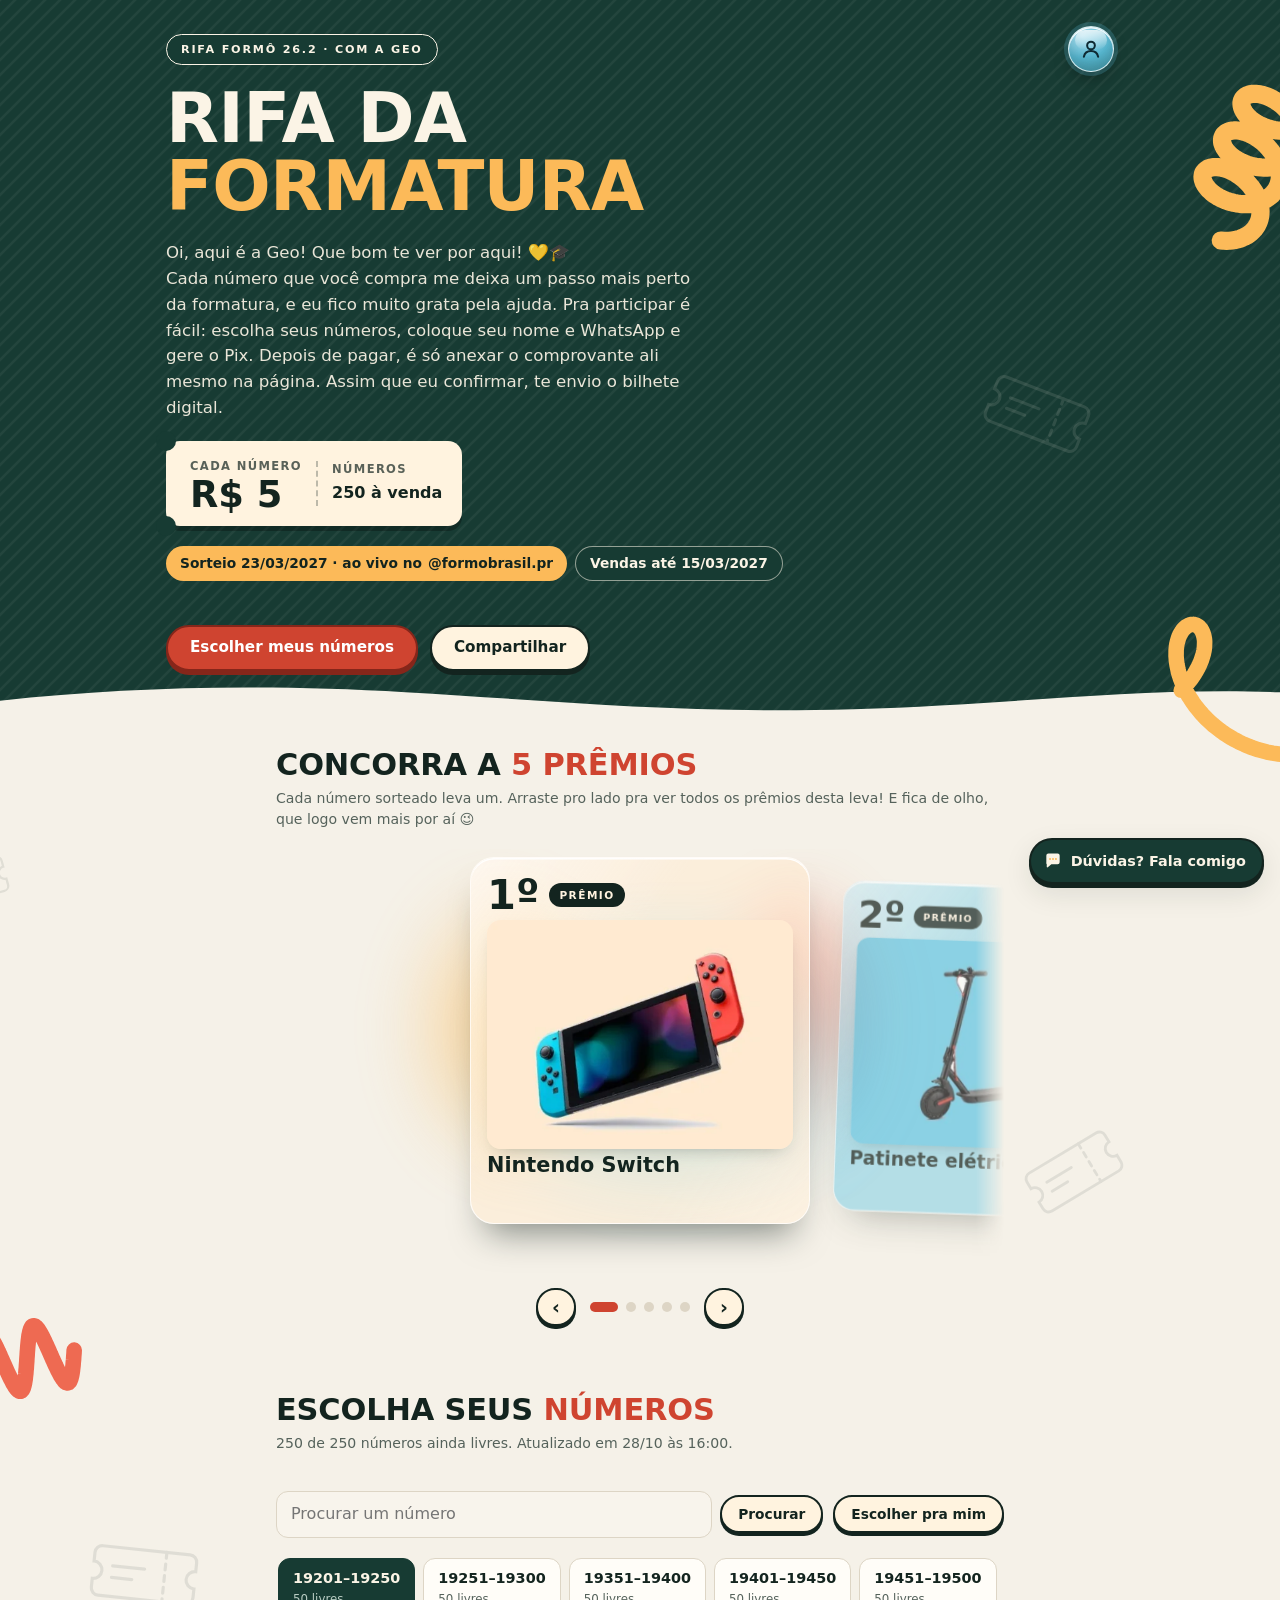
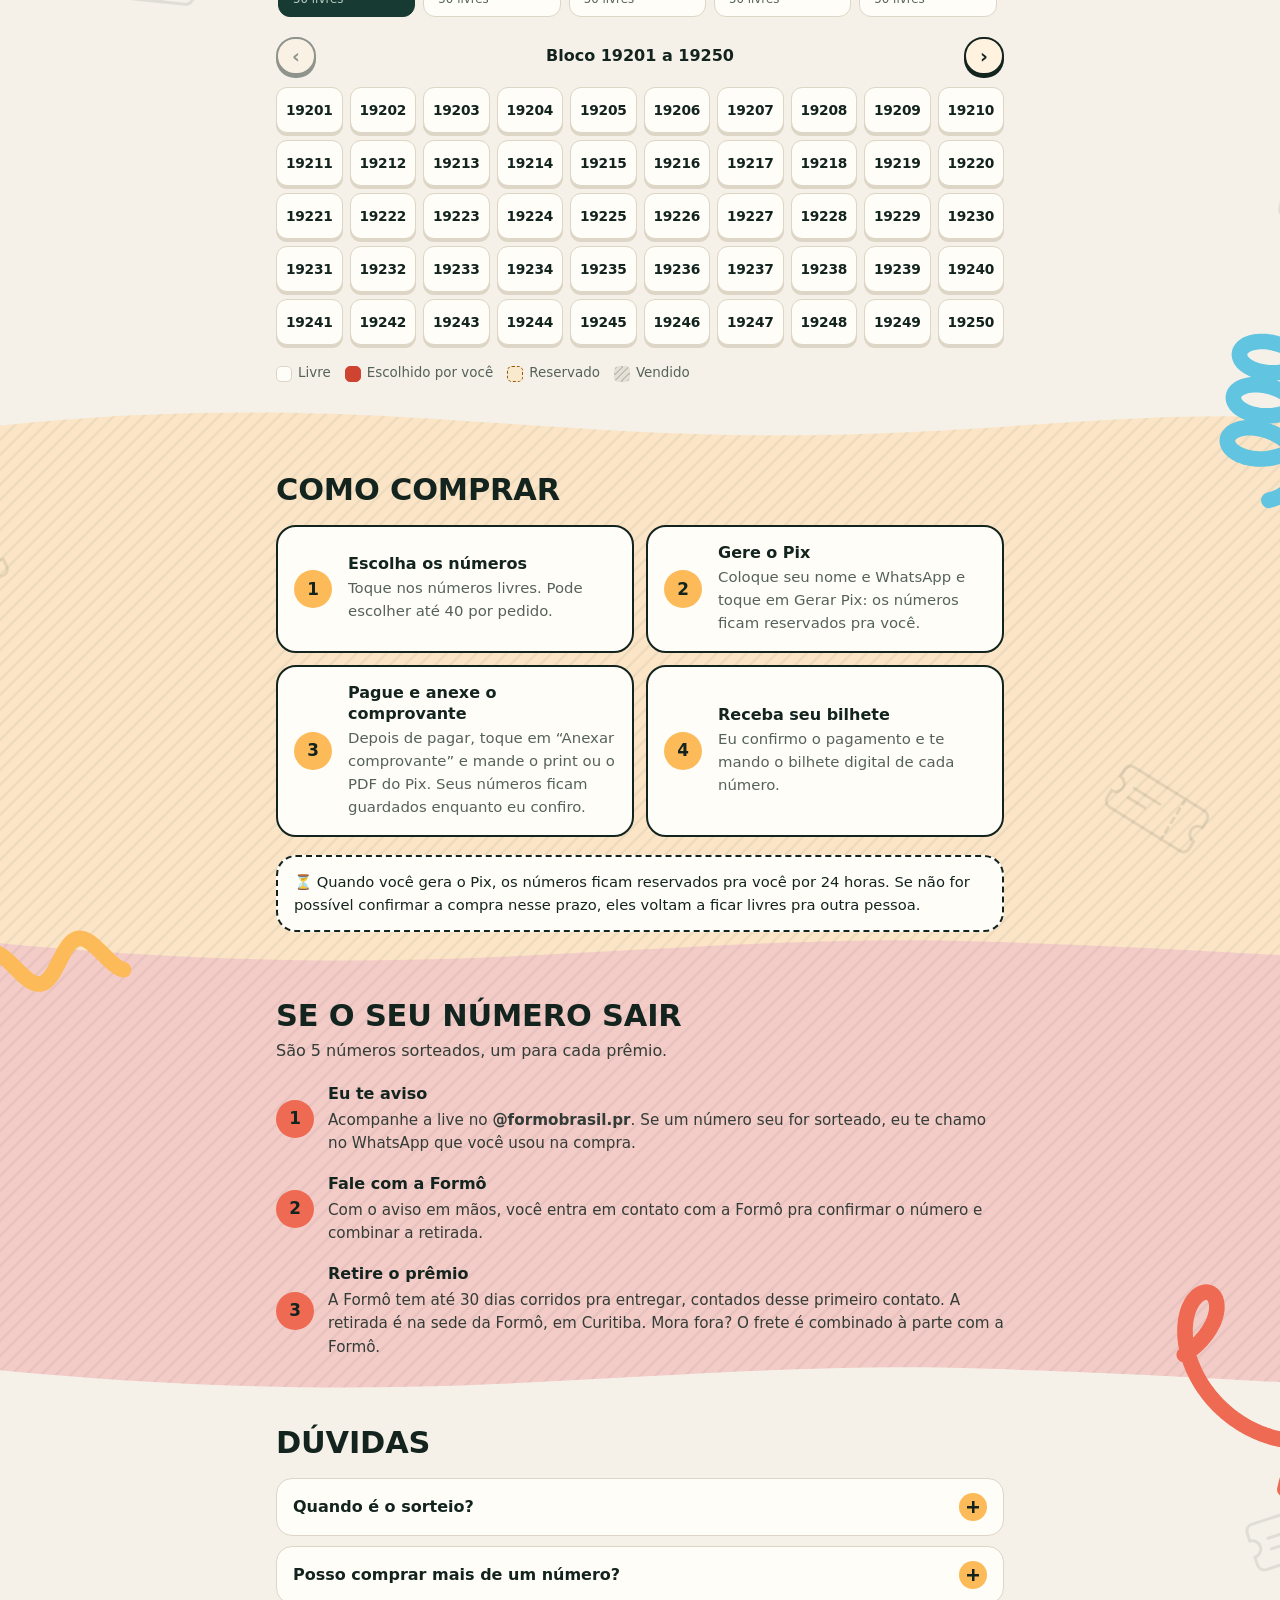
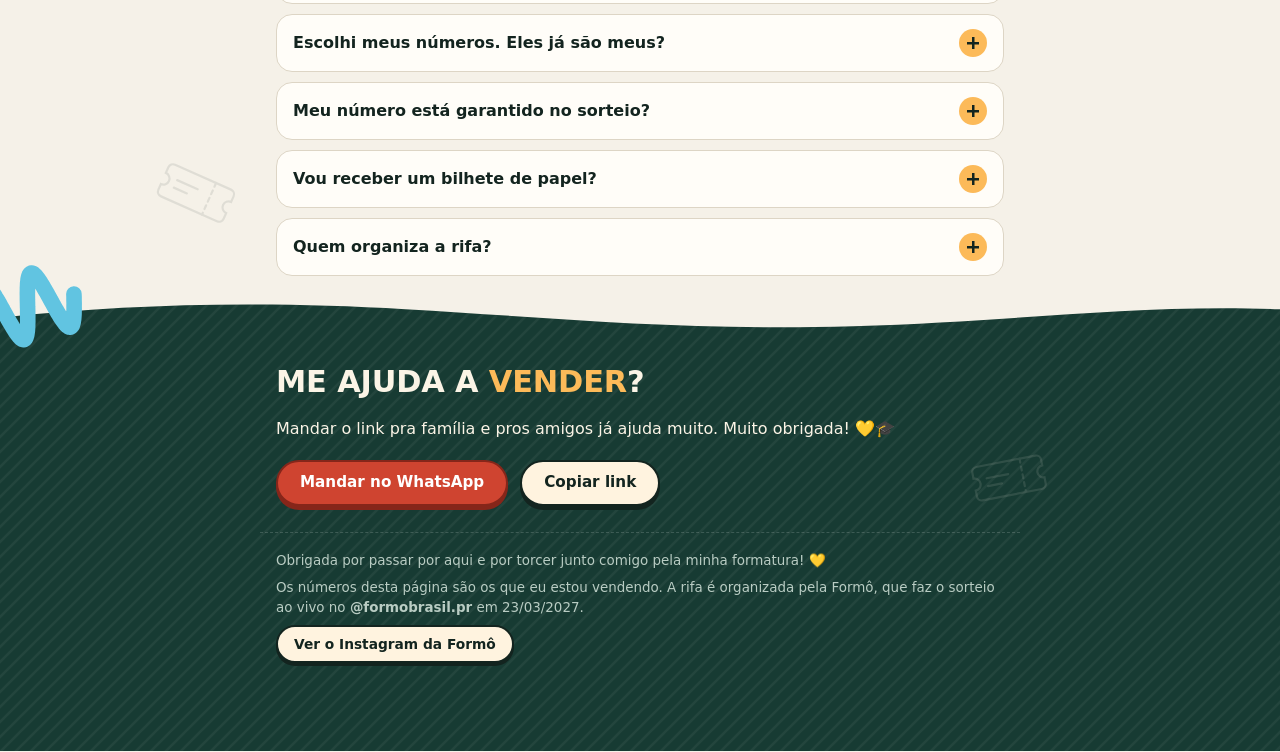
==== index.html @ 7c5162f4 "Carrinho com − e +, escolha aleatória sem a tela pular, dica Meus pedidos e texto do prazo Co-Author" ====
<!doctype html><html lang="pt-BR"><head><meta charset="utf-8"><meta name="viewport" content="width=device-width,initial-scale=1,viewport-fit=cover"><meta http-equiv="Content-Security-Policy" content="default-src 'self'; script-src 'self'; style-src 'self' 'unsafe-inline' https://fonts.googleapis.com; font-src https://fonts.gstatic.com; img-src 'self' data: blob:; connect-src 'self' https://*.supabase.co wss://*.supabase.co; base-uri 'self'; form-action 'self'; object-src 'none'"><meta name="referrer" content="strict-origin-when-cross-origin"><meta name="description" content="Rifa da formatura da Geo: 5 prêmios, incluindo um Nintendo Switch. R$ 5 o número, sorteio ao vivo em 23/03/2027. Escolha seus números e pague por Pix."><meta property="og:type" content="website"><meta property="og:url" content="https://geovannamxds.github.io/rifadaformatura/"><meta property="og:title" content="Rifa da Formatura da Geo 🎓"><meta property="og:description" content="5 prêmios, incluindo um Nintendo Switch. R$ 5 o número. Sorteio ao vivo em 23/03/2027."><meta property="og:image" content="https://geovannamxds.github.io/rifadaformatura/og-2.png"><meta property="og:image:width" content="1200"><meta property="og:image:height" content="630"><meta property="og:locale" content="pt_BR"><meta name="twitter:card" content="summary_large_image"><meta name="theme-color" content="#173B33"><link rel="icon" type="image/png" sizes="192x192" href="img/icone-192.png"><link rel="apple-touch-icon" href="img/icone-180.png"><style>:root{color-scheme:light;box-sizing:border-box;padding-top:env(safe-area-inset-top,0px);padding-bottom:env(safe-area-inset-bottom,0px)}html{scroll-padding-top:env(safe-area-inset-top,0px)}body{margin:0;padding:0;font:14px -apple-system,BlinkMacSystemFont,sans-serif;background:#fff;color:#000}img{max-width:100%}[hidden]:not([hidden=until-found i]){display:none!important}</style><title>Rifa da Formatura</title><link rel="preconnect" href="https://fonts.googleapis.com"><link rel="preconnect" href="https://fonts.gstatic.com" crossorigin><link rel="stylesheet" href="https://fonts.googleapis.com/css2?family=Lexend:wght@300..800&amp;display=swap"><link rel="stylesheet" href="app.css?v=3dafa66d"></head><body data-pagina="publico" data-raiz=""><div id="app"></div><script id="estado" type="application/json">{"v":1,"cfg":{"pronto":true,"vendedora":"Geo","titulo":"Rifa da formatura","subtitulo":"Oi, aqui é a Geo! Que bom te ver por aqui! 💛🎓\nCada número que você compra me deixa um passo mais perto da formatura, e eu fico muito grata pela ajuda. Pra participar é fácil: escolha seus números, coloque seu nome e WhatsApp e gere o Pix. Depois de pagar, é só anexar o comprovante ali mesmo na página. Assim que eu confirmar, te envio o bilhete digital.","msgs":{"pedido":"Oi, {vendedora}! Vim pela página da rifa e quero participar 🎉\nNome: {nome}\nNúmeros: {numeros}\nTotal: {total}\nJá te mando o comprovante do Pix aqui.","bilhete":"Oi, {nome}! Pagamento confirmado, muito obrigada pela ajuda! 💛🎓\nSeus números da rifa: {numeros}\nJá vou te mandar os bilhetes digitais aqui. Guarda eles até o sorteio, tá?\nO sorteio é dia {sorteio}, ao vivo no {instagram}. Boa sorte!","cobranca":"Oi, {nome}! Tudo bem? Separei pra você os números {numeros} da rifa da formatura 😊\nO total ficou {total}. Minha chave Pix é {chave}.\nPra garantir seus números, o pagamento precisa chegar até {prazo}, tá? Depois disso eles voltam a ficar livres.\nQuando pagar, é só anexar o comprovante na página da rifa, no aviso “Seu pedido”, ou me mandar aqui. Obrigada!","divulgar":"Oi, gente! 💛🎓 Tô vendendo a rifa da minha formatura e montei uma página pra facilitar a compra:\n👉 {link}\n\nSão 5 prêmios: {premios}. Cada número custa {preco}.\n\nComo comprar:\n1️⃣ Abra o link e toque nos números que você quiser (até 40 por pedido)\n2️⃣ Toque em Continuar, coloque seu nome e WhatsApp e toque em \"Gerar Pix e reservar\". Seus números ficam guardados pra você por 24 horas\n3️⃣ Pague pelo Pix copia e cola ou pelo QR Code que aparece na tela\n4️⃣ Depois de pagar, toque em \"Anexar comprovante\" e mande o print ou o PDF do Pix ali mesmo na página\n5️⃣ Assim que eu confirmar, te mando o bilhete digital de cada número 🎟️\n\nO sorteio é dia {sorteio}, ao vivo no Instagram {instagram}, e as vendas vão até 15/03. Qualquer dúvida, é só me chamar!\n\nCada número me ajuda muito, obrigada! 💛","divulgarAmigos":"Tô ajudando a {vendedora} com a rifa da formatura dela! 🎓 São 5 prêmios, incluindo um {premio1}, e cada número custa {preco}.\nEscolhe os seus aqui: {link}"},"preco":5,"whatsapp":"41999645472","pixTipo":"celular","pixChave":"41999645472","pixNome":"Geovanna Machado Xavier da Silva","pixCidade":"Curitiba","faixas":"19201-19300, 19351-19500","mostrarContador":true,"link":"https://tinyurl.com/rifadageo","edicao":"Rifa Formô 26.2","instagram":"@formobrasil.pr","prazoEntrega":30,"conferencia":"16 a 22/03/2027","fimVendas":"2027-03-15","sorteio":"2027-03-23","premios":["Nintendo Switch","Patinete elétrico","Adega de vinhos","Fone de ouvido de corrida JBL","Robô aspirador"]},"ocupados":[],"atualizado":"2026-10-28T19:00:52.459Z"}</script><script src="vendor/qrcode.js"></script><script src="config.js?v=ae74be30"></script><script src="app.js?v=4ed935a3"></script></body></html>
---- app.css ----
:root{
  /* Layout: faixas de cor de ponta a ponta com rabiscos de fundo (verde no topo e no fim, creme em "como comprar", rosa em "se o seu número sair"); prêmios em carrossel; cartela de 50 números; painel em abas */
  --bg:#F5F1E8;--surface:#FFFDF8;--surface-2:#F8F4EC;--ink:#13241F;--muted:#55625B;--line:#DDD5C5;
  --hero:#173B33;--hero-ink:#FBF4E6;--hero-muted:#B9CCC3;--hatch-escuro:rgba(255,255,255,.04);--hatch-dono:rgba(19,36,31,.17);--hatch-claro:rgba(19,36,31,.05);
  --paper:#FFF3DF;--paper-ink:#13241F;
  --b-creme:#FBE5C6;--b-creme-ink:#13241F;--b-rosa:#F3CBC7;--b-rosa-ink:#13241F;--b-borda:#13241F;
  --accent:#CF4430;--accent-edge:#86261A;--accent-soft:#FBE0D9;--on-accent:#FFFFFF;
  --btn2:#FFF3DF;--btn2-edge:#13241F;--btn2-ink:#13241F;
  --taken:#E5E0D5;--taken-ink:#8F968F;--ok:#1B7650;--ok-edge:#0E4730;--on-ok:#FFFFFF;--ok-soft:#DCF0E4;--warn:#955807;--warn-soft:#FAEACD;
  --c1:#FEEAD1;--c2:#61C4E1;--c3:#F1BFC0;--c4:#87B9A0;--c5:#FCBA59;--c6:#EE6A52;--on-c:#13241F;
  --scrim:rgba(12,22,19,.5);--shadow:0 1px 2px rgba(19,36,31,.06),0 10px 28px rgba(19,36,31,.10);
  --f-display:"Lexend","Trebuchet MS",system-ui,sans-serif;
  --f-body:"Lexend","Trebuchet MS",system-ui,-apple-system,sans-serif;
  --f-mono:ui-monospace,"SF Mono",Menlo,Consolas,monospace;
  --r:20px;
}
@media (prefers-color-scheme:dark){:root:not([data-theme="light"]){
  --bg:#0D1513;--surface:#15201C;--surface-2:#1A2622;--ink:#E7EEE9;--muted:#9AA8A1;--line:#2C3A35;
  --hero:#123129;--hero-ink:#FBF4E6;--hero-muted:#A2B8AE;--hatch-escuro:rgba(255,255,255,.035);--hatch-dono:rgba(255,255,255,.13);--hatch-claro:rgba(255,255,255,.035);
  --paper:#FFF1D9;--paper-ink:#13241F;
  --b-creme:#2A2317;--b-creme-ink:#F3EBDD;--b-rosa:#3A2326;--b-rosa-ink:#F6E7E5;--b-borda:#4A5A53;
  --accent:#F06A52;--accent-edge:#9A3322;--accent-soft:#3C201B;--on-accent:#1A0B07;
  --btn2:#FFF1D9;--btn2-edge:#040A08;--btn2-ink:#13241F;
  --taken:#1F2925;--taken-ink:#62716B;--ok:#58C996;--ok-edge:#2B7A55;--on-ok:#0B1F17;--ok-soft:#15302A;--warn:#E8A94F;--warn-soft:#382912;
  --scrim:rgba(0,0,0,.62);--shadow:0 1px 2px rgba(0,0,0,.4),0 10px 28px rgba(0,0,0,.45);color-scheme:dark}}
:root[data-theme="dark"]{
  --bg:#0D1513;--surface:#15201C;--surface-2:#1A2622;--ink:#E7EEE9;--muted:#9AA8A1;--line:#2C3A35;
  --hero:#123129;--hero-ink:#FBF4E6;--hero-muted:#A2B8AE;--hatch-escuro:rgba(255,255,255,.035);--hatch-dono:rgba(255,255,255,.13);--hatch-claro:rgba(255,255,255,.035);
  --paper:#FFF1D9;--paper-ink:#13241F;
  --b-creme:#2A2317;--b-creme-ink:#F3EBDD;--b-rosa:#3A2326;--b-rosa-ink:#F6E7E5;--b-borda:#4A5A53;
  --accent:#F06A52;--accent-edge:#9A3322;--accent-soft:#3C201B;--on-accent:#1A0B07;
  --btn2:#FFF1D9;--btn2-edge:#040A08;--btn2-ink:#13241F;
  --taken:#1F2925;--taken-ink:#62716B;--ok:#58C996;--ok-edge:#2B7A55;--on-ok:#0B1F17;--ok-soft:#15302A;--warn:#E8A94F;--warn-soft:#382912;
  --scrim:rgba(0,0,0,.62);--shadow:0 1px 2px rgba(0,0,0,.4),0 10px 28px rgba(0,0,0,.45);color-scheme:dark}
html.travado{overflow:hidden}
body{background:var(--bg);color:var(--ink);font-family:var(--f-body);font-size:16px;line-height:1.55;-webkit-font-smoothing:antialiased}
body::before{content:"";position:fixed;inset:0 0 auto;height:env(safe-area-inset-top,0px);z-index:10;background:var(--bg)}
*,*::before,*::after{box-sizing:border-box}
h1,h2,h3{margin:0;font-family:var(--f-display);text-wrap:balance}
p{margin:0}
button{font:inherit}
.wrap{max-width:760px;margin:0 auto;padding-left:max(16px,env(safe-area-inset-left,0px));padding-right:max(16px,env(safe-area-inset-right,0px))}
.num{font-family:var(--f-display);font-weight:700;font-variant-numeric:tabular-nums}
.rot{font-size:.72rem;font-weight:700;text-transform:uppercase;letter-spacing:.12em;color:var(--muted)}
.sr{position:absolute;width:1px;height:1px;overflow:hidden;clip:rect(0 0 0 0);white-space:nowrap}
.dica{font-size:.88rem;color:var(--muted)}
.erro{font-size:.88rem;color:var(--accent);font-weight:600}

/* ---------- faixas com rabiscos ---------- */
.banda{position:relative;overflow:hidden}
.banda>canvas.rabiscos{position:absolute;inset:0;width:100%;height:100%;pointer-events:none;z-index:0}
.banda>.wrap{position:relative;z-index:1}
.hero,.banda-verde{background-color:var(--hero);background-image:repeating-linear-gradient(135deg,var(--hatch-escuro) 0 2px,transparent 2px 11px);color:var(--hero-ink)}
.banda-creme{background-color:var(--b-creme);background-image:repeating-linear-gradient(135deg,var(--hatch-claro) 0 2px,transparent 2px 11px);color:var(--b-creme-ink)}
.banda-rosa{background-color:var(--b-rosa);background-image:repeating-linear-gradient(135deg,var(--hatch-claro) 0 2px,transparent 2px 11px);color:var(--b-rosa-ink)}

/* ---------- topo ---------- */
.hero .wrap{padding-block:34px 44px;display:grid;gap:20px;justify-items:start}
.selo{display:inline-flex;align-items:center;padding:6px 14px;border:1.5px solid currentColor;border-radius:999px;font-size:.7rem;font-weight:700;letter-spacing:.16em;text-transform:uppercase}
.hero .selo{color:var(--hero-ink);background:var(--hero)}
.hero h1{font-size:clamp(2.3rem,10.5vw,4.3rem);line-height:.98;font-weight:800;letter-spacing:-.01em;text-transform:uppercase;max-width:11ch}
.hero h1 em{font-style:normal;color:var(--c5)}
.lede{font-size:1.04rem;max-width:32em;color:var(--hero-ink);opacity:.92;font-weight:300;white-space:pre-line}
.pilulas{display:flex;flex-wrap:wrap;gap:8px}
.pilula{display:inline-flex;align-items:center;gap:6px;padding:8px 14px;border-radius:999px;font-size:.86rem;font-weight:600;line-height:1.2}
.pilula.mostarda{background:var(--c5);color:var(--on-c)}
.pilula.contorno{border:1.5px solid rgba(251,244,230,.55);color:var(--hero-ink);background:var(--hero)}
.canhoto{position:relative;display:grid;grid-template-columns:auto 1fr;align-items:center;gap:14px;background:var(--paper);color:var(--paper-ink);border-radius:14px;padding:12px 20px 12px 24px;box-shadow:0 5px 0 rgba(0,0,0,.28)}
.canhoto::before,.canhoto::after{content:"";position:absolute;left:-10px;width:20px;height:20px;border-radius:50%;background:var(--hero)}
.canhoto::before{top:-10px}.canhoto::after{bottom:-10px}
.canhoto .rot{color:var(--paper-ink);opacity:.7}
.canhoto .preco{font-size:2.3rem;line-height:1;font-weight:800}
.canhoto-tx{display:grid;gap:2px;border-left:2px dashed rgba(19,36,31,.28);padding-left:14px}
.hero-cta{display:flex;flex-wrap:wrap;gap:12px;padding-top:4px}

/* ---------- seções ---------- */
.secao{display:grid;gap:18px;padding-block:34px}
.secao h2{font-size:clamp(1.45rem,6vw,1.9rem);font-weight:800;line-height:1.08;text-transform:uppercase;letter-spacing:-.005em}
.secao h2 em{font-style:normal;color:var(--accent)}
.secao-cab{display:grid;gap:6px}

/* prêmios em carrossel */
.carrossel{display:grid;gap:14px}
.trilho{position:relative;display:flex;gap:10px;overflow-x:auto;scroll-snap-type:x mandatory;scrollbar-width:none;padding:14px 8% 30px;scroll-padding-inline:8%;overscroll-behavior-x:contain}
.trilho::-webkit-scrollbar{display:none}
.slide{flex:0 0 84%;scroll-snap-align:center;border-radius:24px;padding:16px 16px 20px;display:grid;gap:4px;align-content:start;color:var(--on-c);border:2px solid rgba(19,36,31,.85);box-shadow:0 7px 0 rgba(19,36,31,.85),0 22px 34px -14px rgba(19,36,31,.45);transform:scale(.9) rotate(var(--giro,0deg));opacity:.72;transform-origin:50% 60%;transition:transform .45s cubic-bezier(.2,.8,.2,1.15),opacity .35s ease,box-shadow .35s ease}
.slide:nth-child(odd){--giro:-2deg}.slide:nth-child(even){--giro:2deg}
.slide.ativo{transform:translateY(-6px) scale(1) rotate(0deg);opacity:1;box-shadow:0 9px 0 rgba(19,36,31,.85),0 30px 44px -16px rgba(19,36,31,.55)}
.slide img{display:block;width:100%;max-width:100%;aspect-ratio:4/3;object-fit:cover;border-radius:14px}
.slide-topo{display:flex;align-items:center;gap:10px}
.slide-pos{font-family:var(--f-display);font-weight:800;font-size:2.6rem;line-height:1}
.slide-tag{font-size:.66rem;font-weight:700;letter-spacing:.14em;text-transform:uppercase;background:var(--on-c);color:var(--paper);border-radius:999px;padding:4px 10px}
.slide-nome{font-size:1.3rem;font-weight:700;line-height:1.2}
@media (min-width:620px){.slide{flex-basis:45%}}
.carrossel-ctrl{display:flex;align-items:center;justify-content:center;gap:14px}
.pontos{display:flex;gap:8px;align-items:center}
.ponto{width:10px;height:10px;border-radius:999px;border:0;background:var(--line);padding:0;cursor:pointer;transition:width .2s ease,background-color .2s ease}
.ponto[aria-current="true"]{width:28px;background:var(--accent)}

/* escolha */
.ferramentas{display:flex;flex-wrap:wrap;gap:10px;align-items:center}
.busca{display:flex;gap:8px;flex:1 1 220px;min-width:0;align-items:center}
.busca input{flex:1;min-width:0}
.blocos{display:flex;gap:8px;overflow-x:auto;scroll-snap-type:x proximity;padding:2px 2px 8px;scrollbar-width:thin}
.bloco{flex:0 0 auto;scroll-snap-align:start;display:grid;gap:1px;justify-items:start;padding:8px 14px;border-radius:12px;border:1.5px solid var(--line);background:var(--surface);color:var(--ink);cursor:pointer;text-align:left}
.bloco .num{font-size:.9rem}
.bloco-info{font-size:.74rem;color:var(--muted)}
.bloco[aria-selected="true"]{background:var(--hero);color:var(--hero-ink);border-color:var(--hero)}
.bloco[aria-selected="true"] .bloco-info{color:var(--hero-muted)}
.grade-cab{display:flex;align-items:center;justify-content:space-between;gap:8px}
.grade-titulo{font-weight:600}
.cartela{display:grid;grid-template-columns:repeat(5,minmax(0,1fr));gap:7px}
@media (min-width:620px){.cartela{grid-template-columns:repeat(10,minmax(0,1fr))}}
.cel{font-family:var(--f-display);font-weight:600;font-size:.86rem;letter-spacing:-.02em;height:46px;padding:0;min-width:0;border-radius:11px;border:1.5px solid var(--line);background:var(--surface);color:var(--ink);cursor:pointer;font-variant-numeric:tabular-nums;box-shadow:0 3px 0 var(--line);transition:transform .08s ease,box-shadow .08s ease,background-color .12s ease}
.cel:hover{border-color:var(--ink)}
.cel:active{transform:translateY(2px);box-shadow:0 1px 0 var(--line)}
.cel.sel{background:var(--accent);border-color:var(--accent-edge);color:var(--on-accent);box-shadow:0 3px 0 var(--accent-edge)}
.cel.ocupado{background-color:var(--taken);background-image:repeating-linear-gradient(135deg,var(--hatch-dono) 0 1.5px,transparent 1.5px 8px);border-color:transparent;color:var(--muted);text-decoration:line-through;cursor:not-allowed;box-shadow:none}
.cel.pago{background:var(--ok-soft);border-color:transparent;color:var(--ok);box-shadow:none}
.cel.aguardando{background:var(--warn-soft);border-color:transparent;color:var(--warn);box-shadow:none}
.cel.pisca{animation:pisca 1.1s ease 2}
@keyframes pisca{50%{box-shadow:0 0 0 3px var(--accent)}}
.legenda{display:flex;flex-wrap:wrap;gap:14px;font-size:.84rem;color:var(--muted)}
.legenda span{display:inline-flex;align-items:center;gap:6px}
.amostra{width:16px;height:16px;border-radius:5px;border:1.5px solid var(--line);background:var(--surface)}
.amostra.sel{background:var(--accent);border-color:var(--accent)}
.amostra.ocupado{background-color:var(--taken);background-image:repeating-linear-gradient(135deg,var(--hatch-dono) 0 1.5px,transparent 1.5px 4.5px);border-color:transparent}
.amostra.pago{background:var(--ok-soft);border-color:var(--ok)}
.amostra.aguardando{background:var(--warn-soft);border-color:var(--warn)}
.aviso-breve{background:var(--surface);border:1.5px dashed var(--line);border-radius:var(--r);padding:20px;display:grid;gap:6px}
#area-grade{display:grid;gap:12px}

/* como comprar */
.cartoes{list-style:none;margin:0;padding:0;display:grid;grid-template-columns:1fr;gap:12px}
@media (min-width:560px){.cartoes{grid-template-columns:repeat(2,minmax(0,1fr))}}
.cartoes li{display:grid;grid-template-columns:40px 1fr;gap:2px 14px;align-items:center;background:var(--surface);color:var(--ink);border:2px solid var(--b-borda);border-radius:var(--r);padding:16px}
.bola{grid-row:span 2;align-self:center;width:38px;height:38px;border-radius:50%;display:flex;align-items:center;justify-content:center;line-height:1;font-size:1.05rem;background:var(--c5);color:var(--on-c);font-family:var(--f-display);font-weight:800}
.cartoes strong{font-weight:700;line-height:1.3;align-self:end}
.cartoes li>span:last-child{align-self:start}
.cartoes span:last-child{color:var(--muted);font-size:.93rem}

/* se ganhar */
.lede-g{opacity:.85}
.passos-g{list-style:none;margin:0;padding:0;display:grid;gap:16px}
.passos-g li{display:grid;grid-template-columns:40px 1fr;gap:2px 12px}
.passos-g .bola{background:var(--c6);color:var(--on-c)}
.passos-g strong{font-weight:700}
.passos-g span:last-child{opacity:.85;font-size:.95rem}

/* dúvidas */
.faq{display:grid;gap:10px}
.faq details{background:var(--surface);border:1.5px solid var(--line);border-radius:16px;padding:0 16px}
.faq summary{list-style:none;cursor:pointer;padding:14px 0;font-weight:600;display:flex;justify-content:space-between;align-items:center;gap:12px}
.faq summary::-webkit-details-marker{display:none}
.faq summary::after{content:"";flex:none;width:28px;height:28px;border-radius:50%;background:linear-gradient(var(--on-c),var(--on-c)) center/12px 2.5px no-repeat,linear-gradient(var(--on-c),var(--on-c)) center/2.5px 12px no-repeat,var(--c5);transition:transform .2s ease}
.faq details[open] summary::after{background:linear-gradient(var(--on-c),var(--on-c)) center/12px 2.5px no-repeat,var(--c5)}
.faq details p{padding:0 0 12px;color:var(--muted);font-weight:300}
.faq details p:last-child{padding-bottom:16px}
.faq details p strong{color:var(--ink);font-weight:600}
.linha-botoes{display:flex;flex-wrap:wrap;gap:12px}
.rodape .wrap{padding-block:22px 140px;color:var(--muted);font-size:.84rem;display:grid;gap:6px;font-weight:300}

/* botões em relevo e campos */
.btn{--face:var(--btn2);--edge:var(--btn2-edge);--txt:var(--btn2-ink);display:inline-flex;align-items:center;justify-content:center;gap:8px;min-height:46px;padding:0 22px;border-radius:999px;border:2px solid var(--edge);background:var(--face);color:var(--txt);font:600 .95rem/1.1 var(--f-body);cursor:pointer;text-decoration:none;text-align:center;box-shadow:0 4px 0 var(--edge);transition:transform .08s ease,box-shadow .08s ease}
.btn:hover{filter:brightness(1.04)}
.btn:active{transform:translateY(3px);box-shadow:0 1px 0 var(--edge)}
.btn.primario{--face:var(--accent);--edge:var(--accent-edge);--txt:var(--on-accent)}
.btn.ok{--face:var(--ok);--edge:var(--ok-edge);--txt:var(--on-ok)}
.btn.peq{min-height:38px;padding:0 16px;font-size:.86rem;box-shadow:0 3px 0 var(--edge)}
.btn.peq:active{box-shadow:0 0 0 var(--edge)}
.btn.fantasma{background:transparent;box-shadow:none;border-color:var(--line);color:var(--ink)}
.btn.fantasma:active{transform:none}
.btn.perigo{color:var(--accent);border-color:var(--accent)}
.btn.largo{width:100%}
.btn.icone{width:40px;padding:0;font-size:1.2rem}
.btn[disabled]{opacity:.45;cursor:not-allowed;transform:none}
.link{background:none;border:0;padding:0;color:var(--accent);font-weight:600;text-decoration:none;cursor:pointer}
:is(.btn,.cel,.bloco,.aba,.link,.fechar,.ponto,summary,a):focus-visible,:is(input,select,textarea):focus-visible,.trilho:focus-visible{outline:2px solid var(--accent);outline-offset:3px}
.campo{display:grid;gap:6px}
.campo>label,.campo>.rotulo{font-weight:600;font-size:.92rem}
input[type=text],input[type=tel],input[type=search],input[type=email],input[type=password],select,textarea{width:100%;min-height:46px;padding:10px 14px;border-radius:12px;border:1.5px solid var(--line);background:var(--surface-2);color:var(--ink);font:inherit;font-size:16px}
textarea{min-height:92px;resize:vertical}
.opcao{display:flex;gap:10px;align-items:center;font-weight:600;cursor:pointer}
.opcao input{width:20px;height:20px;accent-color:var(--accent)}
fieldset{border:1.5px solid var(--line);border-radius:var(--r);padding:16px;margin:0;display:grid;gap:14px;background:var(--surface);min-width:0}
legend{font-family:var(--f-display);font-weight:700;padding:0 6px;font-size:1rem;text-transform:uppercase;letter-spacing:.02em}

/* barra fixa */
.barra{position:fixed;left:0;right:0;bottom:0;z-index:20;background:var(--surface);border-top:1.5px solid var(--line);box-shadow:var(--shadow);padding:12px max(16px,env(safe-area-inset-right,0px)) calc(14px + env(safe-area-inset-bottom,0px)) max(16px,env(safe-area-inset-left,0px))}
.barra-in{max-width:760px;margin:0 auto;display:flex;align-items:center;justify-content:space-between;gap:12px;flex-wrap:wrap}
.barra-info{display:grid;line-height:1.2}
.barra-info .num{font-size:1.15rem}
.barra-acoes{display:flex;gap:10px;align-items:center}

/* folha (modal) */
.fundo{position:fixed;inset:0;z-index:40;background:var(--scrim);display:flex;align-items:flex-end;justify-content:center}
.folha{width:100%;max-width:560px;max-height:92%;overflow-y:auto;background:var(--surface);border-radius:24px 24px 0 0;box-shadow:var(--shadow);padding-bottom:env(safe-area-inset-bottom,0px)}
.folha:focus{outline:none}
@media (min-width:640px){.fundo{align-items:center}.folha{border-radius:24px}}
.folha-cab{display:grid;gap:12px;padding:20px max(20px,env(safe-area-inset-right,0px)) 16px max(20px,env(safe-area-inset-left,0px))}
.folha-titulo{display:flex;justify-content:space-between;align-items:center;gap:12px}
.folha-titulo h2{font-size:1.3rem;font-weight:800;text-transform:uppercase}
.fechar{width:38px;height:38px;border-radius:50%;border:1.5px solid var(--line);background:var(--surface-2);color:var(--ink);font-size:1.3rem;line-height:1;cursor:pointer;flex:none}
.folha-corpo{display:grid;gap:16px;padding:18px max(20px,env(safe-area-inset-right,0px)) 24px max(20px,env(safe-area-inset-left,0px))}
.perfura{position:relative;height:0;border-top:2px dashed var(--line);margin:0 18px}
.chips{display:flex;flex-wrap:wrap;gap:6px}
.chip-num{display:inline-flex;align-items:center;gap:4px;font-family:var(--f-display);font-weight:700;padding:4px 10px;border-radius:8px;background:var(--surface-2);border:1.5px dashed var(--muted);font-size:.92rem}
.chip-num button{border:0;background:none;color:var(--muted);cursor:pointer;font-size:1.05rem;line-height:1;padding:0 0 0 2px}
.total-linha{display:flex;justify-content:space-between;align-items:baseline;gap:10px}
.total-linha .num{font-size:1.5rem}
.passos{list-style:none;margin:0;padding:0;display:grid;gap:18px;counter-reset:q}
.passos>li{counter-increment:q;display:grid;gap:8px;padding-left:42px;position:relative}
.passos>li::before{content:counter(q);position:absolute;left:0;top:0;width:30px;height:30px;border-radius:50%;display:grid;place-items:center;background:var(--c5);color:var(--on-c);font-weight:800;font-family:var(--f-display)}
.passos h3{font-size:1.02rem;font-weight:700}
.copia{display:flex;gap:8px;align-items:center;background:var(--surface-2);border:1.5px solid var(--line);border-radius:12px;padding:8px 8px 8px 12px;min-width:0}
.copia code{flex:1;min-width:0;font-family:var(--f-mono);font-size:.88rem;overflow-wrap:anywhere;word-break:break-all}
.copia code.cc{max-height:3.2em;overflow:hidden;font-size:.76rem;line-height:1.6em}
.copia-cc{display:grid;gap:8px;justify-items:start}
.cc-campo{width:100%;min-height:0!important;font-family:var(--f-mono)!important;font-size:.8rem!important;line-height:1.5;word-break:break-all;resize:none;padding:10px 12px}
.qr-pix{display:grid;justify-items:center;gap:10px;padding:16px;background:#FFFFFF;color:var(--paper-ink);border-radius:18px;border:1.5px solid var(--line);width:100%}
.qr-pix svg{display:block;width:min(230px,68vw);max-width:100%;height:auto}
.qr-pix p{font-size:.84rem;text-align:center;max-width:26em}
.nota{font-size:.88rem;color:var(--muted);background:var(--surface-2);border-radius:12px;padding:12px}
.colar summary{cursor:pointer;font-weight:600;color:var(--accent)}
.colar[open]{display:grid;gap:10px}
.folha-rodape{display:flex;justify-content:space-between;align-items:center;gap:12px;flex-wrap:wrap}
.zona-excluir{display:grid;gap:10px;border-top:1.5px solid var(--line);padding-top:14px}

/* toast */
.toast{position:fixed;left:50%;transform:translateX(-50%);bottom:calc(98px + env(safe-area-inset-bottom,0px));z-index:60;background:var(--ink);color:var(--bg);padding:11px 18px;border-radius:999px;font-weight:600;font-size:.9rem;box-shadow:var(--shadow);max-width:calc(100% - 32px);text-align:center}

/* faixa da dona na prévia */
.faixa-dona{position:sticky;top:env(safe-area-inset-top,0px);z-index:15;display:flex;justify-content:space-between;align-items:center;gap:10px;flex-wrap:wrap;background:var(--ink);color:var(--bg);padding:10px max(16px,env(safe-area-inset-right,0px)) 10px max(16px,env(safe-area-inset-left,0px));font-size:.9rem;font-weight:600}

/* ---------- painel ---------- */
.adm{padding-block:22px 140px;display:grid;gap:18px}
.adm-cab{display:flex;justify-content:space-between;align-items:flex-end;gap:12px;flex-wrap:wrap}
.adm-cab h1{font-size:1.7rem;font-weight:800;line-height:1.05;text-transform:uppercase}
.adm-acoes{display:flex;gap:10px;flex-wrap:wrap}
.aviso{display:flex;justify-content:space-between;align-items:center;gap:12px;flex-wrap:wrap;background:var(--warn-soft);border-radius:var(--r);padding:14px 16px}
.aviso p{font-size:.9rem}
.aviso.alerta{background:var(--accent-soft)}
#avisos{display:grid;gap:10px}
#avisos:empty{display:none}
.resumo{background-color:var(--hero);background-image:repeating-linear-gradient(135deg,var(--hatch-escuro) 0 2px,transparent 2px 11px);color:var(--hero-ink);border-radius:var(--r);padding:18px;display:grid;gap:12px}
.placar{display:flex;align-items:baseline;gap:10px;flex-wrap:wrap}
.placar-n{font-size:3rem;line-height:1;font-weight:800}
.prog{display:flex;height:12px;border-radius:999px;background:rgba(251,244,230,.16);overflow:hidden}
.prog .p{background:var(--c4)}.prog .a{background:var(--c5)}
.legenda-prog{display:flex;flex-wrap:wrap;gap:14px;font-size:.84rem;color:var(--hero-muted)}
.legenda-prog i{display:inline-block;width:10px;height:10px;border-radius:50%;margin-right:6px}
.legenda-prog i.p{background:var(--c4)}.legenda-prog i.a{background:var(--c5)}.legenda-prog i.l{background:rgba(251,244,230,.3)}
.metricas{display:grid;grid-template-columns:repeat(3,minmax(0,1fr));gap:10px;margin:0;border-top:1px solid rgba(251,244,230,.18);padding-top:12px}
.metricas dt{font-size:.76rem;color:var(--hero-muted)}
.metricas dd{margin:0;font-size:1.05rem}
.prazos{background:var(--surface);border:1.5px solid var(--line);border-radius:var(--r);padding:0 16px}
.prazos summary{cursor:pointer;padding:14px 0;font-weight:700}
.prazos ul{margin:0;padding:0 0 14px 18px;display:grid;gap:8px;font-size:.9rem}
.abas{position:sticky;top:env(safe-area-inset-top,0px);z-index:15;display:flex;gap:4px;padding:4px;background:var(--surface-2);border:1.5px solid var(--line);border-radius:16px}
.aba{flex:1;min-height:42px;border:0;border-radius:12px;background:transparent;color:var(--muted);font-weight:600;cursor:pointer}
.aba[aria-selected="true"]{background:var(--hero);color:var(--hero-ink)}
#aba-corpo{display:grid;gap:14px}
.lista-topo{display:flex;gap:12px;flex-wrap:wrap;align-items:center}
.lista-topo .busca-v{flex:1 1 220px;min-width:0}
.filtros{display:flex;gap:6px;flex-wrap:wrap}
.filtro{min-height:34px;padding:0 12px;border-radius:999px;border:1.5px solid var(--line);background:var(--surface);color:var(--ink);font-weight:600;font-size:.84rem;cursor:pointer}
.filtro[aria-pressed="true"]{background:var(--ink);color:var(--bg);border-color:var(--ink)}
.lista{display:grid;gap:10px}
.venda{background:var(--surface);border:1.5px solid var(--line);border-radius:var(--r);padding:14px 16px;display:grid;gap:10px;min-width:0}
.venda-topo{display:flex;justify-content:space-between;align-items:center;gap:10px}
.venda-nome{font-size:1.08rem;font-weight:700;font-family:var(--f-body)}
.venda-acoes{display:flex;flex-wrap:wrap;gap:10px}
.pill{display:inline-flex;align-items:center;padding:3px 10px;border-radius:999px;font-size:.76rem;font-weight:700}
.pill.pago{background:var(--ok-soft);color:var(--ok)}
.pill.aguardando{background:var(--warn-soft);color:var(--warn)}
.vazio{background:var(--surface);border:1.5px dashed var(--line);border-radius:var(--r);padding:22px;display:grid;gap:6px;text-align:left}
.export{display:grid;gap:8px;justify-items:start;padding-top:6px}
.ajustes{display:grid;gap:16px}
.vars{display:flex;flex-wrap:wrap;gap:6px;margin:0}
.var{font-family:var(--f-mono);font-size:.78rem;padding:4px 9px;border-radius:999px;border:1.5px dashed var(--line);background:var(--surface-2);color:var(--ink);cursor:pointer}
.var:focus-visible{outline:2px solid var(--accent);outline-offset:2px}
.previa{display:grid;gap:6px;background:var(--ok-soft);border-radius:14px 14px 14px 4px;padding:12px 14px}
.previa p{white-space:pre-wrap;font-size:.9rem;overflow-wrap:anywhere}
.aba{font-size:.88rem;padding:0 4px}
a.ig{color:inherit;font-weight:700;text-decoration:none}
.pilula.coral{background:var(--c6);color:var(--on-c)}
.aviso-reserva{background:var(--surface);color:var(--ink);border:2px dashed var(--b-borda);border-radius:var(--r);padding:14px 16px;font-size:.92rem}
.esgotou{display:grid;gap:10px;justify-items:start;background:var(--hero);color:var(--hero-ink);border-radius:var(--r);padding:22px 20px;background-image:repeating-linear-gradient(135deg,var(--hatch-escuro) 0 2px,transparent 2px 11px)}
.esgotou h3{font-size:1.3rem;text-transform:uppercase}
.esgotou p{opacity:.9}
.esgotou-selo{background:var(--c5);color:var(--on-c);border-radius:999px;padding:6px 14px;font-weight:800}
.pill.vencida{background:var(--accent-soft);color:var(--accent)}
.blocos-prev{font-size:.84rem;color:var(--muted)}
@media (prefers-reduced-motion:reduce){*{animation:none!important;transition:none!important;scroll-behavior:auto!important}}
.banda-verde h2 em{color:var(--c5)}
.banda-rosa h2,.banda-creme h2{color:inherit}

/* ---------- login do painel ---------- */
.login-pg{min-height:100vh;min-height:100dvh;display:grid;align-content:center;justify-items:center;gap:18px;padding:28px max(16px,env(safe-area-inset-left,0px)) 40px}
.login-pg>canvas.rabiscos{position:fixed}
.login-cartao{position:relative;z-index:1;width:100%;max-width:420px;background:var(--surface);color:var(--ink);border:2px solid var(--b-borda);border-radius:24px;box-shadow:0 6px 0 var(--b-borda),var(--shadow);padding:26px 22px 22px;display:grid;gap:16px;justify-items:start}
.login-cartao>*{width:100%}
.login-cartao .selo{width:auto;background:var(--c5);color:var(--on-c);border-color:var(--c5)}
.login-cartao h1{font-size:1.9rem;font-weight:800;line-height:1.02;text-transform:uppercase}
.login-form{display:grid;gap:14px}
.login-cartao>.link{width:auto;justify-self:center;font-size:.92rem}
.senha-linha{position:relative}
.senha-linha input{padding-right:92px}
.senha-linha .link{position:absolute;right:14px;top:50%;transform:translateY(-50%);font-size:.88rem}
.ok-msg{background:var(--ok-soft);color:var(--ink);border-radius:12px;padding:12px 14px;font-size:.92rem;font-weight:600}
.login-rodape{position:relative;z-index:1;text-align:center;font-size:.86rem;color:var(--hero-muted)}
.login-rodape a{color:var(--hero-ink);font-weight:600;text-decoration:none}
.adm .vazio .linha-botoes{margin-top:6px}
.pill.liberada{background:var(--taken);color:var(--muted)}
.chip-num.riscado{text-decoration:line-through;opacity:.75}

/* pedido em duas etapas */
.etapas{list-style:none;margin:0;padding:0;display:flex;gap:8px;flex-wrap:wrap;font-size:.84rem;font-weight:600;color:var(--muted)}
.etapas li{display:inline-flex;align-items:center;gap:6px;padding:4px 10px 4px 4px;border-radius:999px;background:var(--surface-2)}
.etapas li span{display:inline-grid;place-items:center;width:22px;height:22px;border-radius:999px;background:var(--line);color:var(--ink);font-size:.78rem}
.etapas li[aria-current="step"]{background:var(--accent-soft);color:var(--accent)}
.etapas li[aria-current="step"] span{background:var(--accent);color:var(--on-accent)}
.etapas li.feita span{background:var(--ok);color:var(--on-ok)}
.reservado{background:var(--ok-soft);color:var(--ink);border-radius:12px;padding:10px 12px;font-size:.92rem}
.lgpd{font-size:.82rem}
.meus-pedidos{display:grid;gap:10px;margin-bottom:14px}
.meu-pedido{display:flex;justify-content:space-between;align-items:center;gap:12px;flex-wrap:wrap;background:var(--ok-soft);border:2px solid var(--ok);border-radius:var(--r);padding:12px 14px}
.cel.meu{background:var(--ok-soft);border-color:var(--ok);color:var(--ok);box-shadow:0 3px 0 var(--ok-edge);cursor:default}
.amostra.meu{background:var(--ok-soft);border-color:var(--ok)}
.cod-pedido{display:block}
.pill.vencendo{background:var(--c5);color:var(--on-c)}
/* resultado do sorteio */
.resultado .res-lista{list-style:none;margin:0;padding:0;display:grid;gap:10px}
.res-item{display:grid;grid-template-columns:auto 1fr auto;align-items:center;gap:4px 12px;background:var(--cor);color:var(--on-c);border:2px solid rgba(19,36,31,.85);border-radius:18px;padding:12px 16px;box-shadow:0 5px 0 rgba(19,36,31,.85)}
.res-pos{font-family:var(--f-display);font-weight:800;font-size:1.6rem;line-height:1}
.res-premio{font-weight:700}
.res-num{font-size:1.25rem;background:var(--surface);color:var(--ink);border-radius:10px;padding:4px 10px}
.res-selo{grid-column:1/-1;justify-self:start;background:var(--accent);color:var(--on-accent);border-radius:999px;padding:3px 10px;font-size:.8rem;font-weight:700}
.res-item.meu{outline:3px solid var(--accent);outline-offset:3px}
.res-texto{margin-top:14px;font-weight:600}
.aviso.ganhou{background:var(--ok-soft)}
.ganhadores{margin:8px 0 0;padding:0;list-style:none;display:grid;gap:8px}
.ganhadores li{display:flex;justify-content:space-between;align-items:center;gap:10px;flex-wrap:wrap}
.export .linha-botoes{margin-bottom:6px}
/* lista de controle impressa */
#impressao{display:none}
@media print{
  @page{size:A4;margin:10mm 11mm}
  html.imprimindo,html.imprimindo body{background:#fff!important}
  html.imprimindo body::before{display:none}
  html.imprimindo body>*:not(#impressao){display:none!important}
  html.imprimindo #impressao{display:block}
}
#impressao{font-family:var(--f-body);color:#2B3A67;-webkit-print-color-adjust:exact;print-color-adjust:exact}
.li-pag{break-after:page;page-break-after:always}
.li-pag:last-child{break-after:auto;page-break-after:auto}
.li-pag header{margin-bottom:4mm}
.li-ed{font-size:7.5pt;text-transform:uppercase;letter-spacing:.12em;color:#6B7393;margin:0}
.li-pag h1{font-size:20pt;font-weight:800;color:#2B3A67;margin:1mm 0 1.5mm;text-transform:none}
.li-pag header p{font-size:8.5pt;color:#4A5478;margin:0}
.li-cols{display:grid;grid-template-columns:1fr 1fr;gap:7mm}
.li-pag table{width:100%;border-collapse:collapse;table-layout:fixed;font-size:8.5pt}
.li-pag col.c-n{width:15mm}.li-pag col.c-t{width:27mm}.li-pag col.c-p{width:9mm}
.li-pag th{text-align:left;font-weight:600;font-size:7.5pt;color:#2B3A67;border-bottom:1.2pt solid #2B3A67;padding:0 1.5mm 1.5mm}
.li-pag td{border-bottom:.6pt solid #C9CEDF;padding:0 1.5mm;height:9.4mm;vertical-align:middle;overflow:hidden;white-space:nowrap;text-overflow:ellipsis}
.li-pag td.li-n{font-weight:700;overflow:visible;text-overflow:clip}
.li-p{text-align:center}
.li-box{display:inline-block;width:10pt;height:10pt;border:1pt solid #2B3A67;border-radius:2.5pt;line-height:9pt;text-align:center;font-size:8pt;font-weight:700}
.li-box.ok{background:#2B3A67;color:#fff}
.li-res{color:#8A90A8;font-size:7pt}

/* toques finais */
.progresso-pub{width:100%;max-width:520px;display:grid;gap:8px}
.progresso-pub p{font-size:.95rem;color:var(--hero-ink)}
.progresso-trilho{height:14px;border-radius:999px;background:rgba(255,255,255,.14);overflow:hidden;box-shadow:inset 0 0 0 1.5px rgba(255,255,255,.18)}
.progresso-trilho span{display:block;height:100%;min-width:14px;border-radius:999px;background:repeating-linear-gradient(135deg,var(--c5) 0 10px,#F2A93B 10px 20px);animation:encher 1.3s cubic-bezier(.2,.8,.2,1) both}
@keyframes encher{from{width:0}}
.confete{position:fixed;inset:0;width:100vw;height:100vh;pointer-events:none;z-index:70}
.duvidas{position:fixed;right:max(16px,env(safe-area-inset-right,0px));bottom:calc(16px + env(safe-area-inset-bottom,0px));z-index:18;display:inline-flex;align-items:center;gap:8px;padding:10px 16px 10px 12px;border-radius:999px;background:var(--hero);color:var(--hero-ink);border:2px solid var(--b-borda);box-shadow:0 4px 0 var(--b-borda),var(--shadow);font-weight:700;font-size:.9rem;text-decoration:none;transition:transform .08s ease,box-shadow .08s ease}
.duvidas:active{transform:translateY(3px);box-shadow:0 1px 0 var(--b-borda)}
.duvidas svg{flex:none}

/* carrossel: cartões com largura fixa, todos podem ficar no centro (também no computador) */
.trilho{padding:14px calc(50% - min(170px, 40vw)) 44px!important;scroll-padding-inline:0!important}
.slide{flex:0 0 auto!important;width:min(340px,80vw)}
/* carrinho */
.carrinho{position:relative;flex:none;display:grid;place-items:center;width:48px;height:48px;border-radius:14px;background:var(--c5);color:var(--on-c);border:2px solid var(--b-borda);box-shadow:0 3px 0 var(--b-borda)}
.carrinho b{position:absolute;top:-9px;right:-9px;min-width:23px;height:23px;padding:0 5px;border-radius:999px;background:var(--accent);color:var(--on-accent);font-size:.78rem;display:grid;place-items:center;border:2px solid var(--surface)}
.carrinho.pula{animation:pula .5s cubic-bezier(.3,1.6,.5,1)}
@keyframes pula{0%{transform:scale(1)}35%{transform:scale(1.2) rotate(-8deg)}100%{transform:scale(1) rotate(0)}}
.barra-in{justify-content:flex-start}
.barra-in .barra-acoes{margin-left:auto}
.tit-carrinho{display:inline-grid;place-items:center;width:36px;height:36px;margin-right:10px;border-radius:11px;background:var(--c5);color:var(--on-c);vertical-align:-6px;border:2px solid var(--b-borda)}
.tit-carrinho svg{width:20px;height:20px}
/* pausa */
.aviso-breve.pausa{border-color:var(--accent);background:var(--accent-soft)}
.aviso-breve.pausa .btn{justify-self:start}

/* ---------- fundo contínuo: as partes se emendam com ondas e os desenhos passam por cima das emendas ---------- */
:root{--tile-escuro:url("data:image/svg+xml,%3Csvg xmlns='http://www.w3.org/2000/svg' width='15' height='15'%3E%3Cpath d='M-2 2l4-4M0 15L15 0M13 17l4-4' stroke='rgba(255,255,255,.05)' stroke-width='2.4'/%3E%3C/svg%3E");--tile-claro:url("data:image/svg+xml,%3Csvg xmlns='http://www.w3.org/2000/svg' width='15' height='15'%3E%3Cpath d='M-2 2l4-4M0 15L15 0M13 17l4-4' stroke='rgba(19,36,31,.055)' stroke-width='2.4'/%3E%3C/svg%3E")}
@media (prefers-color-scheme:dark){:root:not([data-theme="light"]){--tile-escuro:url("data:image/svg+xml,%3Csvg xmlns='http://www.w3.org/2000/svg' width='15' height='15'%3E%3Cpath d='M-2 2l4-4M0 15L15 0M13 17l4-4' stroke='rgba(255,255,255,.04)' stroke-width='2.4'/%3E%3C/svg%3E");--tile-claro:url("data:image/svg+xml,%3Csvg xmlns='http://www.w3.org/2000/svg' width='15' height='15'%3E%3Cpath d='M-2 2l4-4M0 15L15 0M13 17l4-4' stroke='rgba(255,255,255,.04)' stroke-width='2.4'/%3E%3C/svg%3E")}}
:root[data-theme="dark"]{--tile-escuro:url("data:image/svg+xml,%3Csvg xmlns='http://www.w3.org/2000/svg' width='15' height='15'%3E%3Cpath d='M-2 2l4-4M0 15L15 0M13 17l4-4' stroke='rgba(255,255,255,.04)' stroke-width='2.4'/%3E%3C/svg%3E");--tile-claro:url("data:image/svg+xml,%3Csvg xmlns='http://www.w3.org/2000/svg' width='15' height='15'%3E%3Cpath d='M-2 2l4-4M0 15L15 0M13 17l4-4' stroke='rgba(255,255,255,.04)' stroke-width='2.4'/%3E%3C/svg%3E")}
.hero,.banda-verde,.rodape{background-image:var(--tile-escuro)!important}
.banda-creme,.banda-rosa{background-image:var(--tile-claro)!important}
#app{position:relative}
.banda{overflow:visible!important}
.banda>canvas.rabiscos{display:none!important}
.banda>.wrap,.rodape>.wrap,main>section:not(.banda)>*{position:relative;z-index:2}
main>section:not(.banda){position:relative}
#fundo-desenhos{position:absolute;left:0;top:0;width:100%;z-index:1;pointer-events:none;overflow:hidden}
#fundo-desenhos .rabisco{fill:none;stroke-linecap:round;stroke-linejoin:round}
#fundo-desenhos .rifinha{fill:none;stroke:var(--ink);stroke-width:2.2;opacity:.09;stroke-linecap:round}
#fundo-desenhos .rifinha.clara{stroke:var(--hero-ink);opacity:.11}
#fundo-desenhos .rifinha .picote{stroke-dasharray:4 4}
/* cada parte entra na anterior por uma onda da própria cor (sem linha reta) */
.hero::after,.banda-creme::before,.banda-rosa::before,.banda-rosa::after,.banda-verde::before{content:"";position:absolute;left:0;right:0;top:-33px;height:34px;pointer-events:none;
  -webkit-mask:url("data:image/svg+xml,%3Csvg xmlns='http://www.w3.org/2000/svg' viewBox='0 0 1200 40' preserveAspectRatio='none'%3E%3Cpath d='M0 40V22C120 6 240 2 380 12s260 26 420 20 260-26 400-20V40z'/%3E%3C/svg%3E") 0 0/100% 100% no-repeat;mask:url("data:image/svg+xml,%3Csvg xmlns='http://www.w3.org/2000/svg' viewBox='0 0 1200 40' preserveAspectRatio='none'%3E%3Cpath d='M0 40V22C120 6 240 2 380 12s260 26 420 20 260-26 400-20V40z'/%3E%3C/svg%3E") 0 0/100% 100% no-repeat}
.hero::after,.banda-rosa::after{background:var(--bg);top:auto;bottom:-1px}
.banda-creme::before,.banda-rosa::before,.banda-verde::before{background:inherit;background-position:0 33px!important}
.banda-rosa::before,.banda-rosa::after{-webkit-mask-image:url("data:image/svg+xml,%3Csvg xmlns='http://www.w3.org/2000/svg' viewBox='0 0 1200 40' preserveAspectRatio='none'%3E%3Cpath d='M0 40V12c150 18 300 26 470 16s300-24 450-18 220 12 280 16V40z'/%3E%3C/svg%3E");mask-image:url("data:image/svg+xml,%3Csvg xmlns='http://www.w3.org/2000/svg' viewBox='0 0 1200 40' preserveAspectRatio='none'%3E%3Cpath d='M0 40V12c150 18 300 26 470 16s300-24 450-18 220 12 280 16V40z'/%3E%3C/svg%3E")}
main>section:not(.banda)+section.banda{margin-top:22px}
/* fim da página: o verde do "Me ajuda a vender" continua até o rodapé, sem a faixa branca comprida */
.rodape{background-color:var(--hero);color:var(--hero-muted);position:relative}
.rodape .wrap{padding-block:18px calc(88px + env(safe-area-inset-bottom,0px))!important;color:var(--hero-muted)!important;border-top:1.5px dashed rgba(255,255,255,.16)}
.rodape a.btn{--face:var(--btn2);--edge:var(--b-borda)}
.banda-verde>.wrap.secao{padding-bottom:26px}
/* ---------- prêmios em cartões de vidro ---------- */
.carrossel{padding-bottom:14px;margin-bottom:-14px;position:relative;isolation:isolate;-webkit-mask-image:linear-gradient(90deg,transparent,#000 28px,#000 calc(100% - 28px),transparent);mask-image:linear-gradient(90deg,transparent,#000 28px,#000 calc(100% - 28px),transparent)}
.carrossel::before{content:"";position:absolute;inset:4% max(4%,calc(50% - 250px)) 24%;z-index:-1;pointer-events:none;filter:blur(26px);opacity:.6;
  background:radial-gradient(closest-side at 22% 45%,var(--c5),transparent),radial-gradient(closest-side at 55% 55%,var(--c2),transparent),radial-gradient(closest-side at 82% 40%,var(--c6),transparent)}
.slide{background:var(--cor);background:color-mix(in srgb,var(--cor) 62%,rgba(255,255,255,.18));-webkit-backdrop-filter:blur(14px) saturate(1.5);backdrop-filter:blur(14px) saturate(1.5);
  border:1.5px solid rgba(255,255,255,.75)!important;box-shadow:inset 0 1.5px 0 rgba(255,255,255,.9),0 22px 40px -20px rgba(19,36,31,.45)!important;position:relative;overflow:hidden}
.slide::before{content:"";position:absolute;inset:0;border-radius:inherit;pointer-events:none;background:linear-gradient(125deg,rgba(255,255,255,.55),rgba(255,255,255,0) 38%,rgba(255,255,255,0) 70%,rgba(255,255,255,.18))}
.slide>*{position:relative}
.slide.ativo{box-shadow:inset 0 1.5px 0 rgba(255,255,255,.95),0 24px 34px -16px rgba(19,36,31,.5)!important}
.slide img{box-shadow:0 8px 18px -10px rgba(19,36,31,.35)}
@media (prefers-color-scheme:dark){:root:not([data-theme="light"]) .slide{background:color-mix(in srgb,var(--cor) 82%,rgba(255,255,255,.05));border-color:rgba(255,255,255,.3)!important}}
:root[data-theme="dark"] .slide{background:color-mix(in srgb,var(--cor) 82%,rgba(255,255,255,.05));border-color:rgba(255,255,255,.3)!important}
/* ---------- envio das fotos dos bilhetes (painel) ---------- */
.bil-previa{display:flex;gap:10px;overflow-x:auto;padding:2px 2px 8px;scroll-snap-type:x proximity;scrollbar-width:thin}
.bil-mini{margin:0;flex:0 0 auto;width:150px;aspect-ratio:1348/813;border-radius:10px;overflow:hidden;background:var(--paper);border:1px solid var(--line);scroll-snap-align:start;display:flex;align-items:center;justify-content:center}
.bil-mini img{display:block;width:100%;height:100%;object-fit:cover}
.bil-mini span{font-weight:700;font-size:.85rem;color:var(--muted);text-align:center;line-height:1.3}
.bil-mini.carregando{animation:bil-pisca 1.2s ease-in-out infinite}
.bil-mini.falta{border-style:dashed}
@keyframes bil-pisca{50%{opacity:.45}}
@media (prefers-reduced-motion:reduce){.bil-mini.carregando{animation:none}}
.bil-passos{list-style:none;margin:0;padding:0;display:grid;gap:18px}
.bil-passos>li{display:grid;grid-template-columns:38px 1fr;gap:12px;align-items:start}
.bil-passos>li>.bola{grid-row:auto;align-self:start}
.bil-passos>li>div{display:grid;gap:8px}
.bil-passos strong{font-size:1.02rem}
.bil-passos .dica{margin:0}
.bil-botoes{display:grid;gap:8px}
.btn.feito{opacity:.75}
/* ---------- v7: reservado x vendido, comprovante, situação do pedido ---------- */
.cel.res{background:var(--warn-soft);border:1.5px dashed var(--warn);color:var(--warn);cursor:not-allowed;box-shadow:none}
.amostra.res{background:var(--warn-soft);border:1.5px dashed var(--warn)}
.pill.conferir{background:var(--c6);color:var(--on-c)}
.meu-pedido.aguardando{background:var(--warn-soft);border-color:var(--warn)}
.meu-pedido.liberado{background:var(--surface-2);border-color:var(--line)}
.pix-valor{display:flex;align-items:baseline;justify-content:space-between;gap:10px;flex-wrap:wrap;margin:2px 0 0;padding:10px 14px;border-radius:12px;background:var(--surface-2);font-weight:600}
.pix-valor strong{font-size:1.35rem;font-family:var(--f-display);font-weight:800;color:var(--ink)}
.reservado.vencido{background:var(--warn-soft)}
label.anexar{position:relative;display:inline-flex;align-items:center;justify-content:center;cursor:pointer}
label.anexar.link{display:inline;font-size:inherit}
label.anexar:focus-within{outline:3px solid var(--accent);outline-offset:3px}
label.anexar.enviando{opacity:.7;cursor:progress;pointer-events:none}
.arq-oculto{position:absolute;width:1px;height:1px;padding:0;margin:-1px;overflow:hidden;clip:rect(0 0 0 0);white-space:nowrap;border:0;opacity:0}
.comprovante-ok{display:grid;gap:8px;padding:14px;border-radius:14px;background:var(--ok-soft);border:2px solid var(--ok)}
.comprovante-ok h3{margin:0;font-size:1.05rem}
.comprovante-ok p{margin:0}
.comp-lista{display:grid;gap:14px}
.comp-item{margin:0;display:grid;gap:6px}
.comp-item img{display:block;width:100%;max-height:70vh;object-fit:contain;border-radius:12px;border:1px solid var(--line);background:#fff}
/* ---------- bonequinho da Geo ---------- */
.boneco-geo{position:relative;justify-self:center;width:min(58vw,236px);max-width:100%;aspect-ratio:616/784;margin:2px 0 -8px;cursor:pointer;-webkit-tap-highlight-color:transparent}
.boneco-sol{position:absolute;left:8%;width:76%;top:5%;aspect-ratio:1;border-radius:50%;background:var(--c5);box-shadow:0 0 0 10px color-mix(in srgb,var(--c5) 22%,transparent)}
.boneco-corpo{position:absolute;inset:0;transform-origin:50% 100%;animation:boneco-balanca 2.6s ease-in-out infinite}
.boneco-corpo>img{display:block;width:100%;height:100%;filter:drop-shadow(0 8px 10px rgba(0,0,0,.28))}
@keyframes boneco-balanca{0%,100%{transform:rotate(-5deg)}50%{transform:rotate(5deg)}}
.boneco-geo.pula .boneco-corpo{animation:boneco-pula .95s cubic-bezier(.3,1.5,.5,1) 1,boneco-balanca 2.6s ease-in-out .95s infinite}
@keyframes boneco-pula{0%{transform:translateY(0) rotate(-5deg)}30%{transform:translateY(-20px) rotate(-11deg)}60%{transform:translateY(0) rotate(8deg)}80%{transform:rotate(-7deg)}100%{transform:rotate(-5deg)}}
@media (prefers-reduced-motion:reduce){.boneco-corpo{animation:none!important}}
@media (min-width:900px){
  .hero .wrap{max-width:980px;grid-template-columns:minmax(0,1fr) auto;column-gap:56px}
  .hero .wrap>*{grid-column:1}
  .hero .wrap>.boneco-geo{grid-column:2;grid-row:1 / span 8;align-self:end;width:330px;margin-bottom:-44px}
}
/* ---------- minhas reservas (só pra quem reservou) ---------- */
.cel.minha-res{background:color-mix(in srgb,var(--c2) 28%,var(--surface));border:2px solid var(--c2);color:var(--ink);box-shadow:0 3px 0 color-mix(in srgb,var(--c2) 70%,#000);cursor:default}
.amostra.minha-res{background:color-mix(in srgb,var(--c2) 28%,var(--surface));border:2px solid var(--c2)}
/* ---------- botão "Meus pedidos" (pessoinha) e aviso de pedido vencido ---------- */
.btn-conta{position:absolute;z-index:3;top:26px;right:max(16px,env(safe-area-inset-right,0px));width:46px;height:46px;border-radius:50%;display:grid;place-items:center;cursor:pointer;padding:0;
  color:#0E2A33;border:1.5px solid rgba(255,255,255,.75);
  background:radial-gradient(120% 90% at 30% 20%,color-mix(in srgb,var(--c2) 55%,#fff) 0%,color-mix(in srgb,var(--c2) 92%,transparent) 55%,color-mix(in srgb,var(--c2) 70%,transparent) 100%);
  -webkit-backdrop-filter:blur(10px) saturate(1.8);backdrop-filter:blur(10px) saturate(1.8);
  box-shadow:inset 0 1.5px 0 rgba(255,255,255,.9),inset 0 -8px 14px rgba(14,42,51,.18),0 0 0 4px color-mix(in srgb,var(--c2) 22%,transparent),0 10px 20px -8px rgba(0,0,0,.55);
  transition:transform .2s ease,box-shadow .2s ease}
.btn-conta::before{content:"";position:absolute;inset:3px 6px auto;height:46%;border-radius:999px;background:linear-gradient(180deg,rgba(255,255,255,.75),rgba(255,255,255,0));pointer-events:none}
.btn-conta svg{position:relative}
.btn-conta:hover{transform:translateY(-1px) scale(1.04)}
.btn-conta:active{transform:scale(.96)}
.btn-conta:focus-visible{outline:3px solid var(--c5);outline-offset:3px}
.conta-badge{position:absolute;top:-5px;right:-5px;min-width:21px;height:21px;padding:0 5px;border-radius:999px;background:var(--c5);color:var(--on-c);font:800 .72rem/21px var(--f-display);text-align:center;box-shadow:0 0 0 2px var(--hero),0 2px 6px rgba(0,0,0,.3)}
@media (prefers-reduced-motion:reduce){.btn-conta{transition:none}}
.hero .selo{margin-right:56px}
.conta .meus-pedidos{margin:0}
.conta-form{display:grid;gap:12px;padding:16px;border-radius:16px;background:var(--surface-2)}
.conta-form h3{margin:0;font-size:1.05rem}
.conta-form .dica{margin:0}
.conta-ok{margin:0;padding:10px 14px;border-radius:12px;background:var(--ok-soft);color:var(--ink);font-weight:600}
.conta-sair{margin:0;text-align:center}
.aviso-pedido p{margin:0}

/* v12: − carrinho + na barra, dicas de vidro ao passar o mouse */
.passo-qtd{display:flex;align-items:center;gap:8px;flex:none}
.passo-qtd .btn.qtd{width:36px;min-height:36px;font-size:1.25rem;font-weight:700;line-height:1;position:relative}
.passo-qtd .btn.qtd.no-limite{opacity:.5}
.btn-conta::after,.passo-qtd .btn.qtd::after{content:attr(data-dica);position:absolute;z-index:30;white-space:nowrap;pointer-events:none;opacity:0;visibility:hidden;
  padding:7px 13px;border-radius:12px;font:600 .8rem/1.2 var(--f-body);letter-spacing:.01em;
  -webkit-backdrop-filter:blur(12px) saturate(1.7);backdrop-filter:blur(12px) saturate(1.7);
  transition:opacity .16s ease,transform .16s ease,visibility 0s linear .16s}
.btn-conta::after{top:calc(100% + 12px);right:-4px;transform:translateY(-4px);color:#0E2A33;
  background:color-mix(in srgb,var(--c2) 42%,rgba(255,255,255,.55));border:1px solid rgba(255,255,255,.7);
  box-shadow:inset 0 1px 0 rgba(255,255,255,.85),0 10px 22px -10px rgba(0,0,0,.55)}
.passo-qtd .btn.qtd::after{bottom:calc(100% + 12px);left:50%;transform:translate(-50%,4px);color:#fff;
  background:rgba(14,42,51,.72);border:1px solid rgba(255,255,255,.22);box-shadow:inset 0 1px 0 rgba(255,255,255,.18),0 10px 22px -10px rgba(0,0,0,.5)}
@media (hover:hover){
  .btn-conta:hover::after,.passo-qtd .btn.qtd:hover::after{opacity:1;visibility:visible;transition-delay:.25s,.25s,0s}
  .btn-conta:hover::after{transform:translateY(0)}
  .passo-qtd .btn.qtd:hover::after{transform:translate(-50%,0)}
}
.btn-conta:focus-visible::after{opacity:1;visibility:visible;transform:translateY(0);transition-delay:0s}
.passo-qtd .btn.qtd:focus-visible::after{opacity:1;visibility:visible;transform:translate(-50%,0);transition-delay:0s}
@media (prefers-reduced-motion:reduce){.btn-conta::after,.passo-qtd .btn.qtd::after{transition:none}}
.toast{width:max-content}
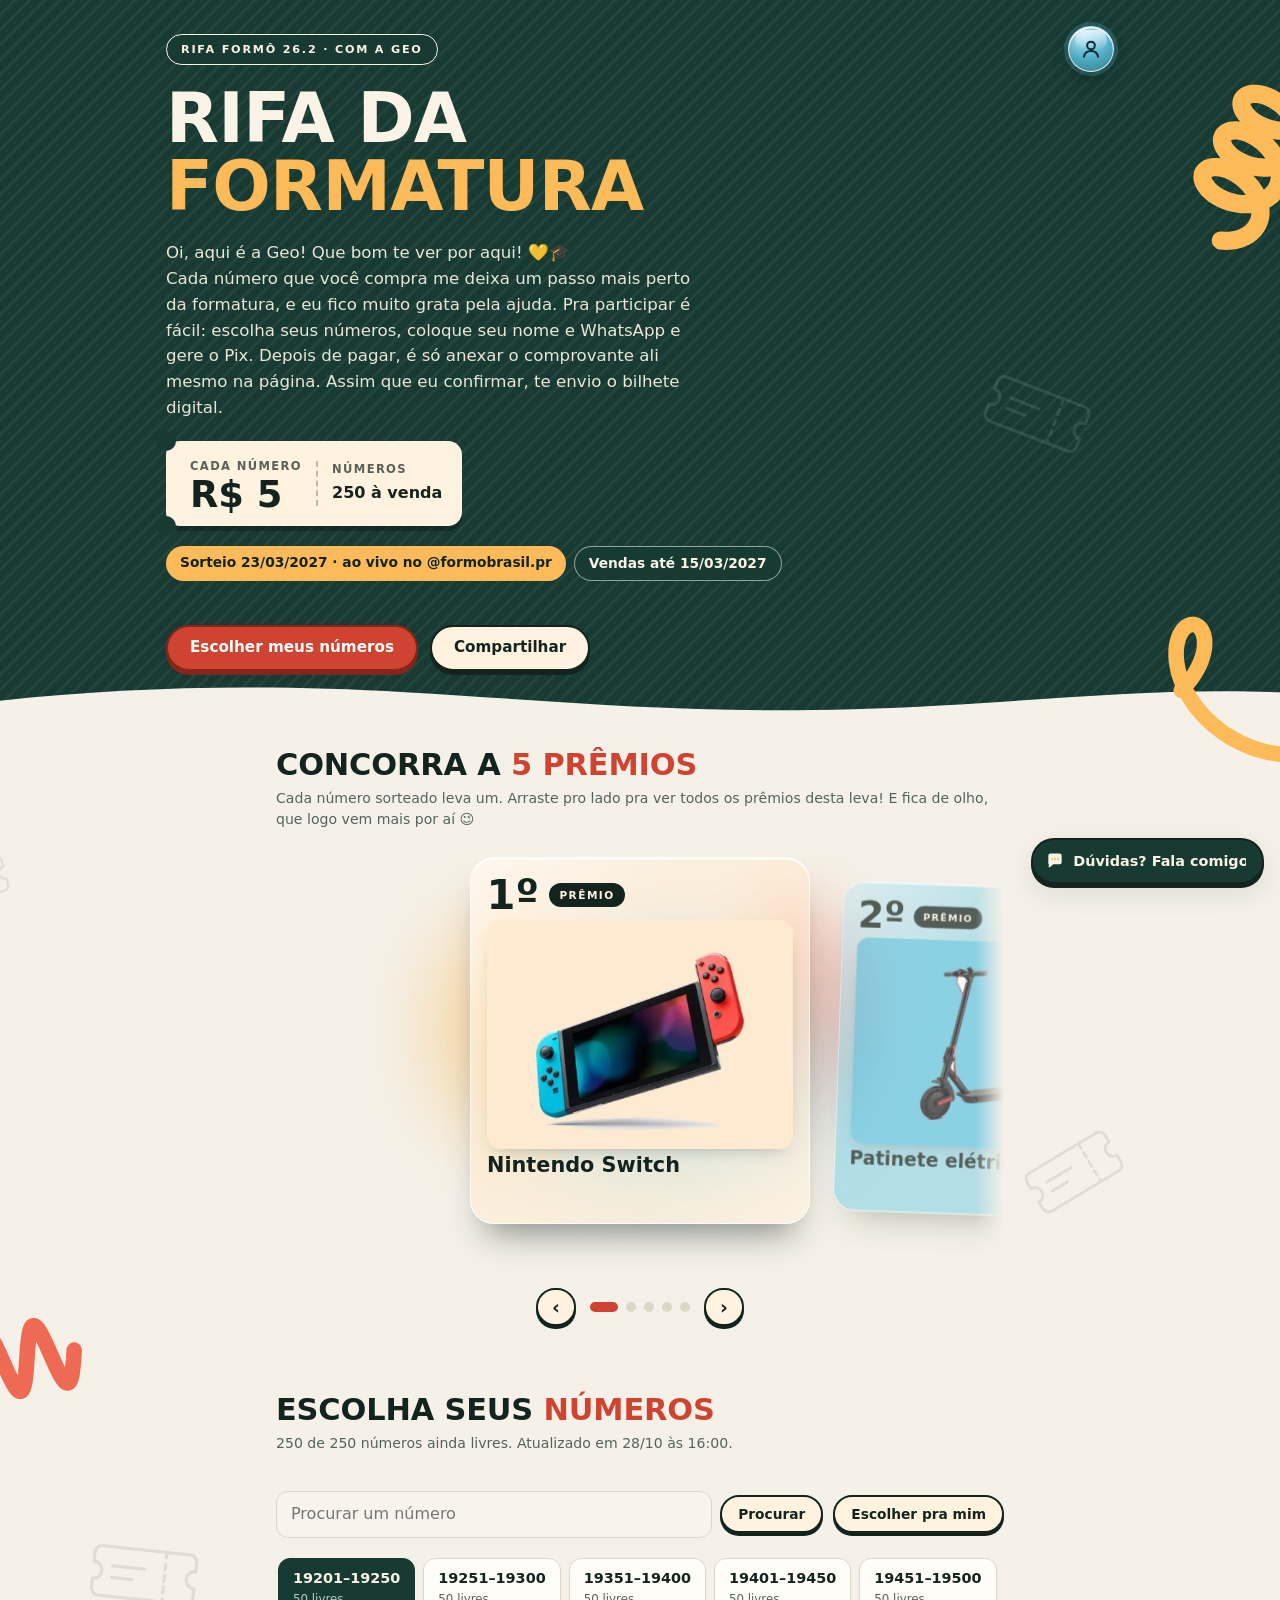
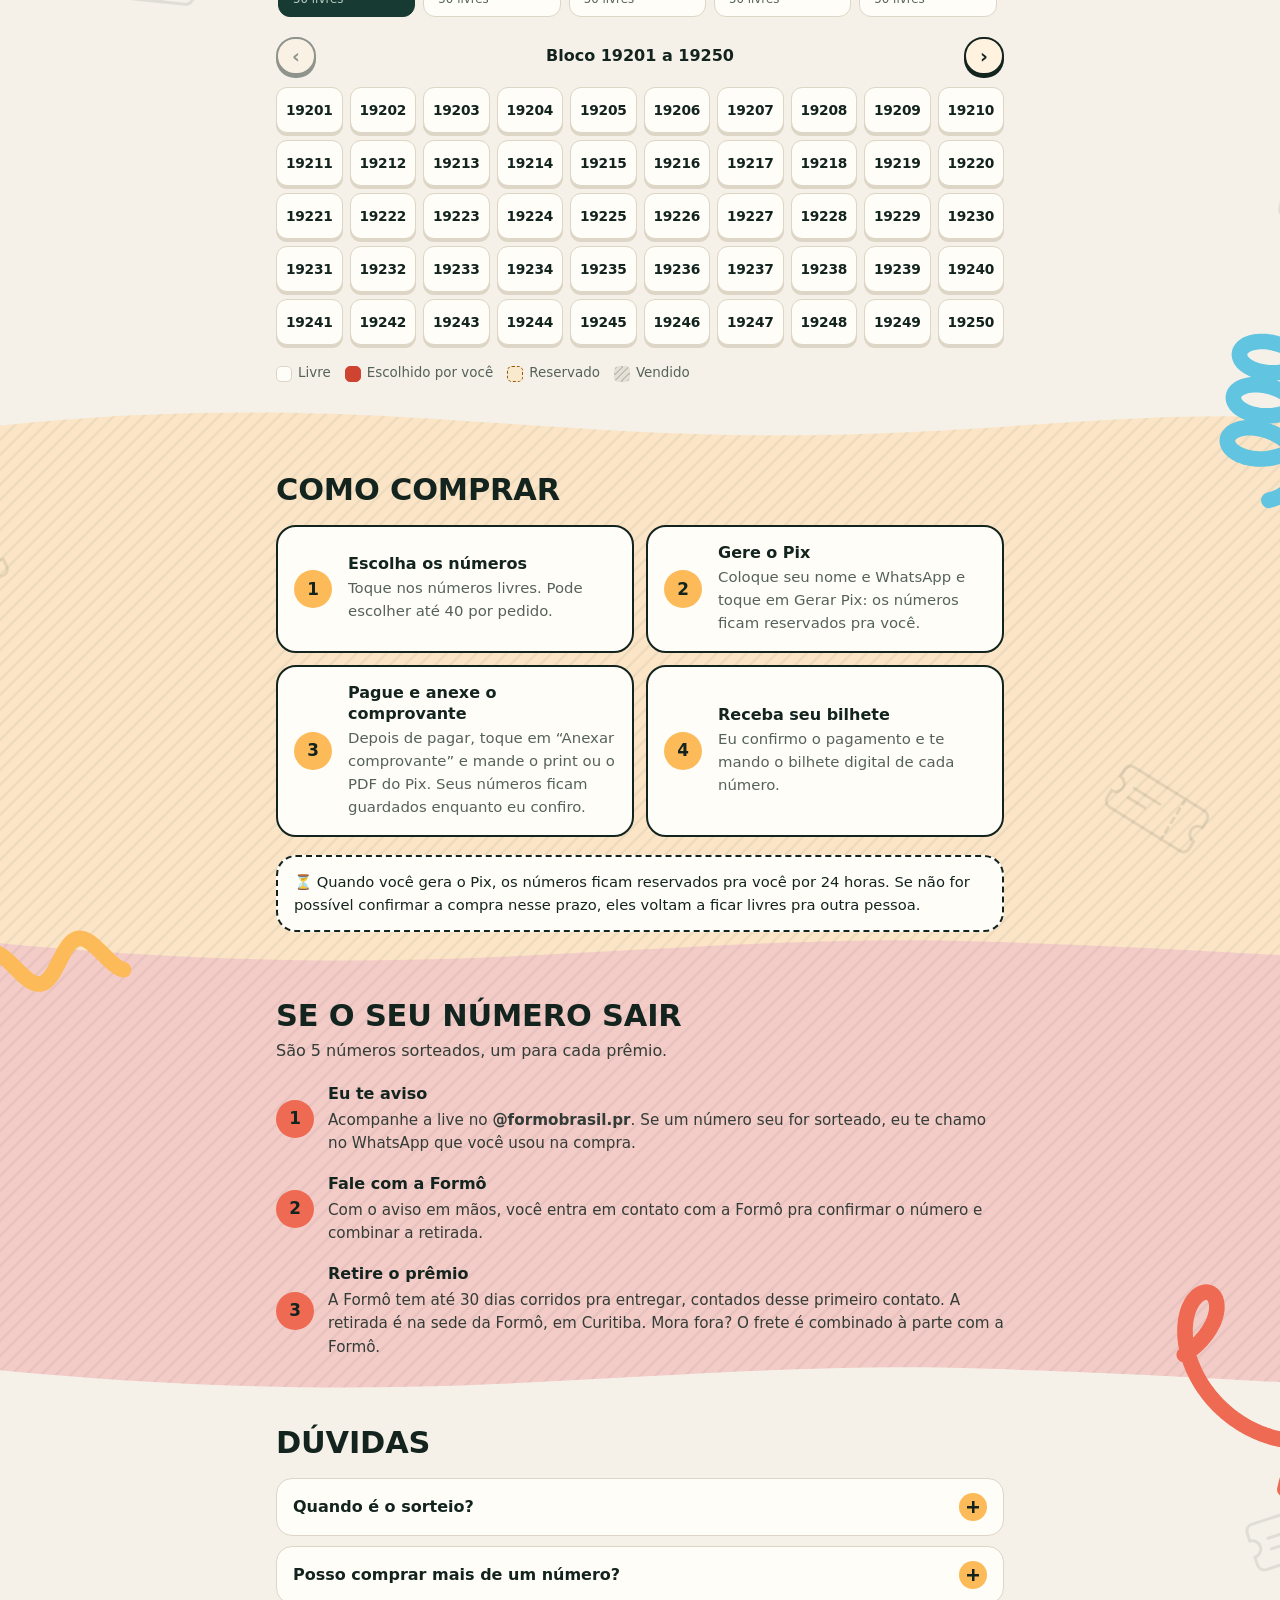
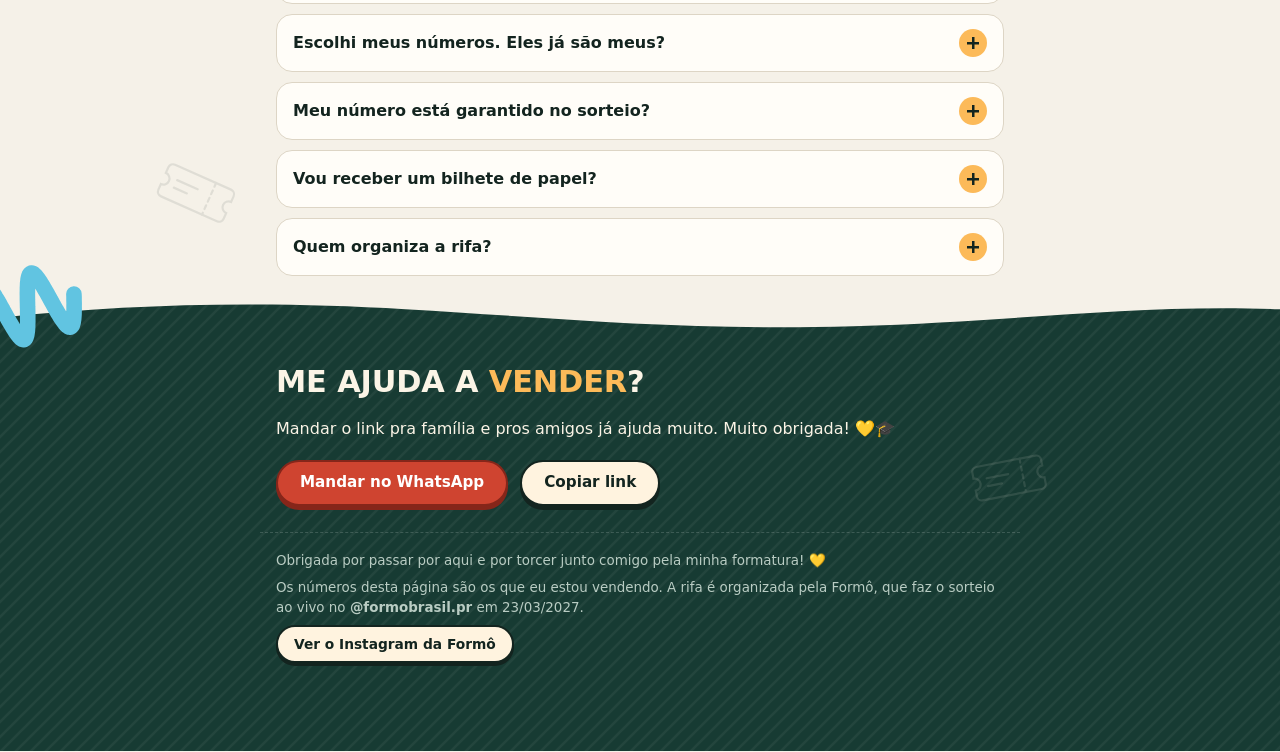
==== commit 6317f5cc: "Ajustes da revisão: cobrança certa pra venda presencial, sem cobrar quem já mandou comprovante, Dúvi" ====
--- a/index.html
+++ b/index.html
@@ -1 +1 @@
-<!doctype html><html lang="pt-BR"><head><meta charset="utf-8"><meta name="viewport" content="width=device-width,initial-scale=1,viewport-fit=cover"><meta http-equiv="Content-Security-Policy" content="default-src 'self'; script-src 'self'; style-src 'self' 'unsafe-inline' https://fonts.googleapis.com; font-src https://fonts.gstatic.com; img-src 'self' data: blob:; connect-src 'self' https://*.supabase.co wss://*.supabase.co; base-uri 'self'; form-action 'self'; object-src 'none'"><meta name="referrer" content="strict-origin-when-cross-origin"><meta name="description" content="Rifa da formatura da Geo: 5 prêmios, incluindo um Nintendo Switch. R$ 5 o número, sorteio ao vivo em 23/03/2027. Escolha seus números e pague por Pix."><meta property="og:type" content="website"><meta property="og:url" content="https://geovannamxds.github.io/rifadaformatura/"><meta property="og:title" content="Rifa da Formatura da Geo 🎓"><meta property="og:description" content="5 prêmios, incluindo um Nintendo Switch. R$ 5 o número. Sorteio ao vivo em 23/03/2027."><meta property="og:image" content="https://geovannamxds.github.io/rifadaformatura/og-2.png"><meta property="og:image:width" content="1200"><meta property="og:image:height" content="630"><meta property="og:locale" content="pt_BR"><meta name="twitter:card" content="summary_large_image"><meta name="theme-color" content="#173B33"><link rel="icon" type="image/png" sizes="192x192" href="img/icone-192.png"><link rel="apple-touch-icon" href="img/icone-180.png"><style>:root{color-scheme:light;box-sizing:border-box;padding-top:env(safe-area-inset-top,0px);padding-bottom:env(safe-area-inset-bottom,0px)}html{scroll-padding-top:env(safe-area-inset-top,0px)}body{margin:0;padding:0;font:14px -apple-system,BlinkMacSystemFont,sans-serif;background:#fff;color:#000}img{max-width:100%}[hidden]:not([hidden=until-found i]){display:none!important}</style><title>Rifa da Formatura</title><link rel="preconnect" href="https://fonts.googleapis.com"><link rel="preconnect" href="https://fonts.gstatic.com" crossorigin><link rel="stylesheet" href="https://fonts.googleapis.com/css2?family=Lexend:wght@300..800&amp;display=swap"><link rel="stylesheet" href="app.css?v=3dafa66d"></head><body data-pagina="publico" data-raiz=""><div id="app"></div><script id="estado" type="application/json">{"v":1,"cfg":{"pronto":true,"vendedora":"Geo","titulo":"Rifa da formatura","subtitulo":"Oi, aqui é a Geo! Que bom te ver por aqui! 💛🎓\nCada número que você compra me deixa um passo mais perto da formatura, e eu fico muito grata pela ajuda. Pra participar é fácil: escolha seus números, coloque seu nome e WhatsApp e gere o Pix. Depois de pagar, é só anexar o comprovante ali mesmo na página. Assim que eu confirmar, te envio o bilhete digital.","msgs":{"pedido":"Oi, {vendedora}! Vim pela página da rifa e quero participar 🎉\nNome: {nome}\nNúmeros: {numeros}\nTotal: {total}\nJá te mando o comprovante do Pix aqui.","bilhete":"Oi, {nome}! Pagamento confirmado, muito obrigada pela ajuda! 💛🎓\nSeus números da rifa: {numeros}\nJá vou te mandar os bilhetes digitais aqui. Guarda eles até o sorteio, tá?\nO sorteio é dia {sorteio}, ao vivo no {instagram}. Boa sorte!","cobranca":"Oi, {nome}! Tudo bem? Separei pra você os números {numeros} da rifa da formatura 😊\nO total ficou {total}. Minha chave Pix é {chave}.\nPra garantir seus números, o pagamento precisa chegar até {prazo}, tá? Depois disso eles voltam a ficar livres.\nQuando pagar, é só anexar o comprovante na página da rifa, no aviso “Seu pedido”, ou me mandar aqui. Obrigada!","divulgar":"Oi, gente! 💛🎓 Tô vendendo a rifa da minha formatura e montei uma página pra facilitar a compra:\n👉 {link}\n\nSão 5 prêmios: {premios}. Cada número custa {preco}.\n\nComo comprar:\n1️⃣ Abra o link e toque nos números que você quiser (até 40 por pedido)\n2️⃣ Toque em Continuar, coloque seu nome e WhatsApp e toque em \"Gerar Pix e reservar\". Seus números ficam guardados pra você por 24 horas\n3️⃣ Pague pelo Pix copia e cola ou pelo QR Code que aparece na tela\n4️⃣ Depois de pagar, toque em \"Anexar comprovante\" e mande o print ou o PDF do Pix ali mesmo na página\n5️⃣ Assim que eu confirmar, te mando o bilhete digital de cada número 🎟️\n\nO sorteio é dia {sorteio}, ao vivo no Instagram {instagram}, e as vendas vão até 15/03. Qualquer dúvida, é só me chamar!\n\nCada número me ajuda muito, obrigada! 💛","divulgarAmigos":"Tô ajudando a {vendedora} com a rifa da formatura dela! 🎓 São 5 prêmios, incluindo um {premio1}, e cada número custa {preco}.\nEscolhe os seus aqui: {link}"},"preco":5,"whatsapp":"41999645472","pixTipo":"celular","pixChave":"41999645472","pixNome":"Geovanna Machado Xavier da Silva","pixCidade":"Curitiba","faixas":"19201-19300, 19351-19500","mostrarContador":true,"link":"https://tinyurl.com/rifadageo","edicao":"Rifa Formô 26.2","instagram":"@formobrasil.pr","prazoEntrega":30,"conferencia":"16 a 22/03/2027","fimVendas":"2027-03-15","sorteio":"2027-03-23","premios":["Nintendo Switch","Patinete elétrico","Adega de vinhos","Fone de ouvido de corrida JBL","Robô aspirador"]},"ocupados":[],"atualizado":"2026-10-28T19:00:52.459Z"}</script><script src="vendor/qrcode.js"></script><script src="config.js?v=ae74be30"></script><script src="app.js?v=4ed935a3"></script></body></html>
+<!doctype html><html lang="pt-BR"><head><meta charset="utf-8"><meta name="viewport" content="width=device-width,initial-scale=1,viewport-fit=cover"><meta http-equiv="Content-Security-Policy" content="default-src 'self'; script-src 'self'; style-src 'self' 'unsafe-inline' https://fonts.googleapis.com; font-src https://fonts.gstatic.com; img-src 'self' data: blob:; connect-src 'self' https://*.supabase.co wss://*.supabase.co; base-uri 'self'; form-action 'self'; object-src 'none'"><meta name="referrer" content="strict-origin-when-cross-origin"><meta name="description" content="Rifa da formatura da Geo: 5 prêmios, incluindo um Nintendo Switch. R$ 5 o número, sorteio ao vivo em 23/03/2027. Escolha seus números e pague por Pix."><meta property="og:type" content="website"><meta property="og:url" content="https://geovannamxds.github.io/rifadaformatura/"><meta property="og:title" content="Rifa da Formatura da Geo 🎓"><meta property="og:description" content="5 prêmios, incluindo um Nintendo Switch. R$ 5 o número. Sorteio ao vivo em 23/03/2027."><meta property="og:image" content="https://geovannamxds.github.io/rifadaformatura/og-2.png"><meta property="og:image:width" content="1200"><meta property="og:image:height" content="630"><meta property="og:locale" content="pt_BR"><meta name="twitter:card" content="summary_large_image"><meta name="theme-color" content="#173B33"><link rel="icon" type="image/png" sizes="192x192" href="img/icone-192.png"><link rel="apple-touch-icon" href="img/icone-180.png"><style>:root{color-scheme:light;box-sizing:border-box;padding-top:env(safe-area-inset-top,0px);padding-bottom:env(safe-area-inset-bottom,0px)}html{scroll-padding-top:env(safe-area-inset-top,0px)}body{margin:0;padding:0;font:14px -apple-system,BlinkMacSystemFont,sans-serif;background:#fff;color:#000}img{max-width:100%}[hidden]:not([hidden=until-found i]){display:none!important}</style><title>Rifa da Formatura</title><link rel="preconnect" href="https://fonts.googleapis.com"><link rel="preconnect" href="https://fonts.gstatic.com" crossorigin><link rel="stylesheet" href="https://fonts.googleapis.com/css2?family=Lexend:wght@300..800&amp;display=swap"><link rel="stylesheet" href="app.css?v=6413decb"></head><body data-pagina="publico" data-raiz=""><div id="app"></div><script id="estado" type="application/json">{"v":1,"cfg":{"pronto":true,"vendedora":"Geo","titulo":"Rifa da formatura","subtitulo":"Oi, aqui é a Geo! Que bom te ver por aqui! 💛🎓\nCada número que você compra me deixa um passo mais perto da formatura, e eu fico muito grata pela ajuda. Pra participar é fácil: escolha seus números, coloque seu nome e WhatsApp e gere o Pix. Depois de pagar, é só anexar o comprovante ali mesmo na página. Assim que eu confirmar, te envio o bilhete digital.","msgs":{"pedido":"Oi, {vendedora}! Vim pela página da rifa e quero participar 🎉\nNome: {nome}\nNúmeros: {numeros}\nTotal: {total}\nJá te mando o comprovante do Pix aqui.","bilhete":"Oi, {nome}! Pagamento confirmado, muito obrigada pela ajuda! 💛🎓\nSeus números da rifa: {numeros}\nJá vou te mandar os bilhetes digitais aqui. Guarda eles até o sorteio, tá?\nO sorteio é dia {sorteio}, ao vivo no {instagram}. Boa sorte!","cobranca":"Oi, {nome}! Tudo bem? Separei pra você os números {numeros} da rifa da formatura 😊\nO total ficou {total}. Minha chave Pix é {chave}.\nPra garantir seus números, o pagamento precisa chegar até {prazo}, tá? Depois disso eles voltam a ficar livres.\nQuando pagar, é só anexar o comprovante na página da rifa, no aviso “Seu pedido”, ou me mandar aqui. Obrigada!","divulgar":"Oi, gente! 💛🎓 Tô vendendo a rifa da minha formatura e montei uma página pra facilitar a compra:\n👉 {link}\n\nSão 5 prêmios: {premios}. Cada número custa {preco}.\n\nComo comprar:\n1️⃣ Abra o link e toque nos números que você quiser (até 40 por pedido)\n2️⃣ Toque em Continuar, coloque seu nome e WhatsApp e toque em \"Gerar Pix e reservar\". Seus números ficam guardados pra você por 24 horas\n3️⃣ Pague pelo Pix copia e cola ou pelo QR Code que aparece na tela\n4️⃣ Depois de pagar, toque em \"Anexar comprovante\" e mande o print ou o PDF do Pix ali mesmo na página\n5️⃣ Assim que eu confirmar, te mando o bilhete digital de cada número 🎟️\n\nO sorteio é dia {sorteio}, ao vivo no Instagram {instagram}, e as vendas vão até 15/03. Qualquer dúvida, é só me chamar!\n\nCada número me ajuda muito, obrigada! 💛","divulgarAmigos":"Tô ajudando a {vendedora} com a rifa da formatura dela! 🎓 São 5 prêmios, incluindo um {premio1}, e cada número custa {preco}.\nEscolhe os seus aqui: {link}"},"preco":5,"whatsapp":"41999645472","pixTipo":"celular","pixChave":"41999645472","pixNome":"Geovanna Machado Xavier da Silva","pixCidade":"Curitiba","faixas":"19201-19300, 19351-19500","mostrarContador":true,"link":"https://tinyurl.com/rifadageo","edicao":"Rifa Formô 26.2","instagram":"@formobrasil.pr","prazoEntrega":30,"conferencia":"16 a 22/03/2027","fimVendas":"2027-03-15","sorteio":"2027-03-23","premios":["Nintendo Switch","Patinete elétrico","Adega de vinhos","Fone de ouvido de corrida JBL","Robô aspirador"]},"ocupados":[],"atualizado":"2026-10-28T19:00:52.459Z"}</script><script src="vendor/qrcode.js"></script><script src="config.js?v=ae74be30"></script><script src="app.js?v=3ae795ba"></script></body></html>
--- a/app.css
+++ b/app.css
@@ -535,3 +535,10 @@
 .passo-qtd .btn.qtd:focus-visible::after{opacity:1;visibility:visible;transform:translate(-50%,0);transition-delay:0s}
 @media (prefers-reduced-motion:reduce){.btn-conta::after,.passo-qtd .btn.qtd::after{transition:none}}
 .toast{width:max-content}
+.pilula.mostarda{display:inline-block}
+.pilula.mostarda a{white-space:nowrap}
+.duvidas span{display:inline-block;max-width:12em;overflow:hidden;white-space:nowrap;transition:max-width .25s ease,opacity .2s ease}
+.duvidas.mini{gap:0;padding:12px}
+.duvidas.mini span{max-width:0;opacity:0}
+@media (prefers-reduced-motion:reduce){.duvidas span{transition:none}}
+@media (max-width:360px){.selo{letter-spacing:.08em;padding:6px 12px}}
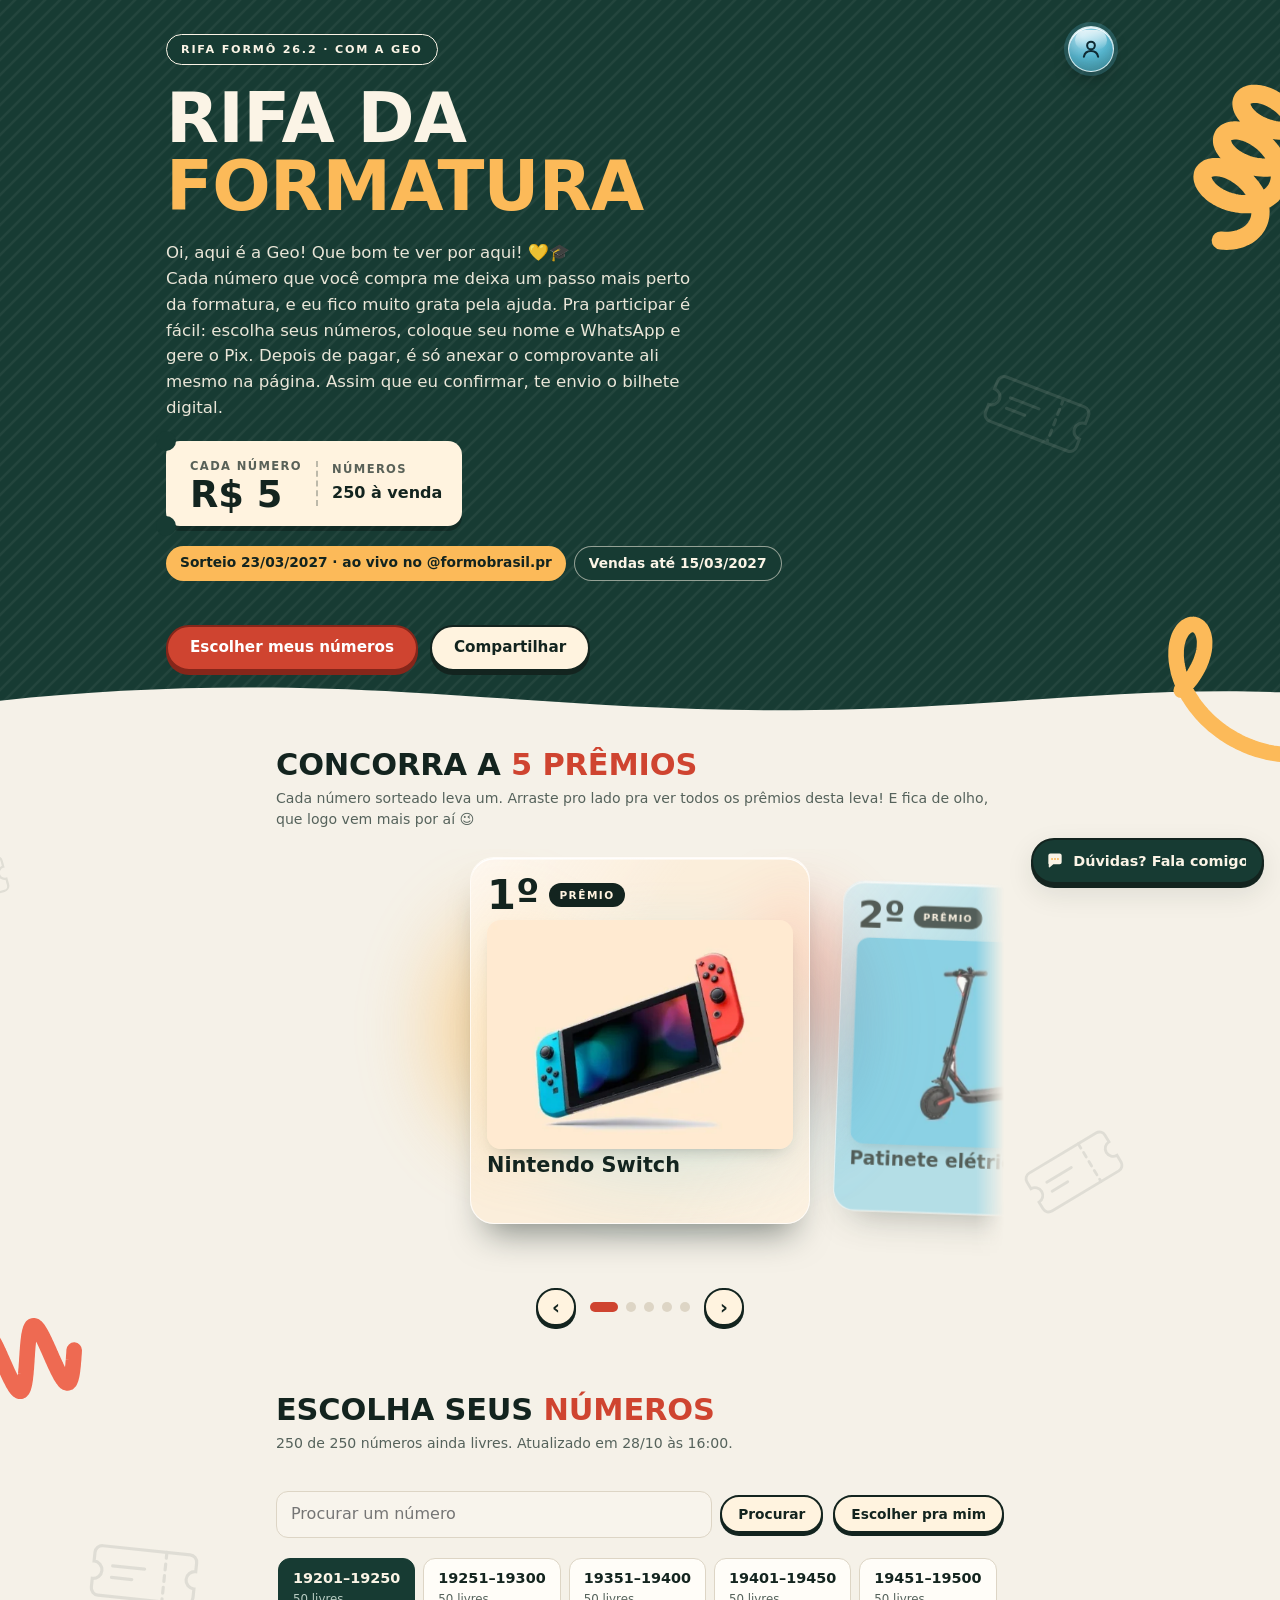
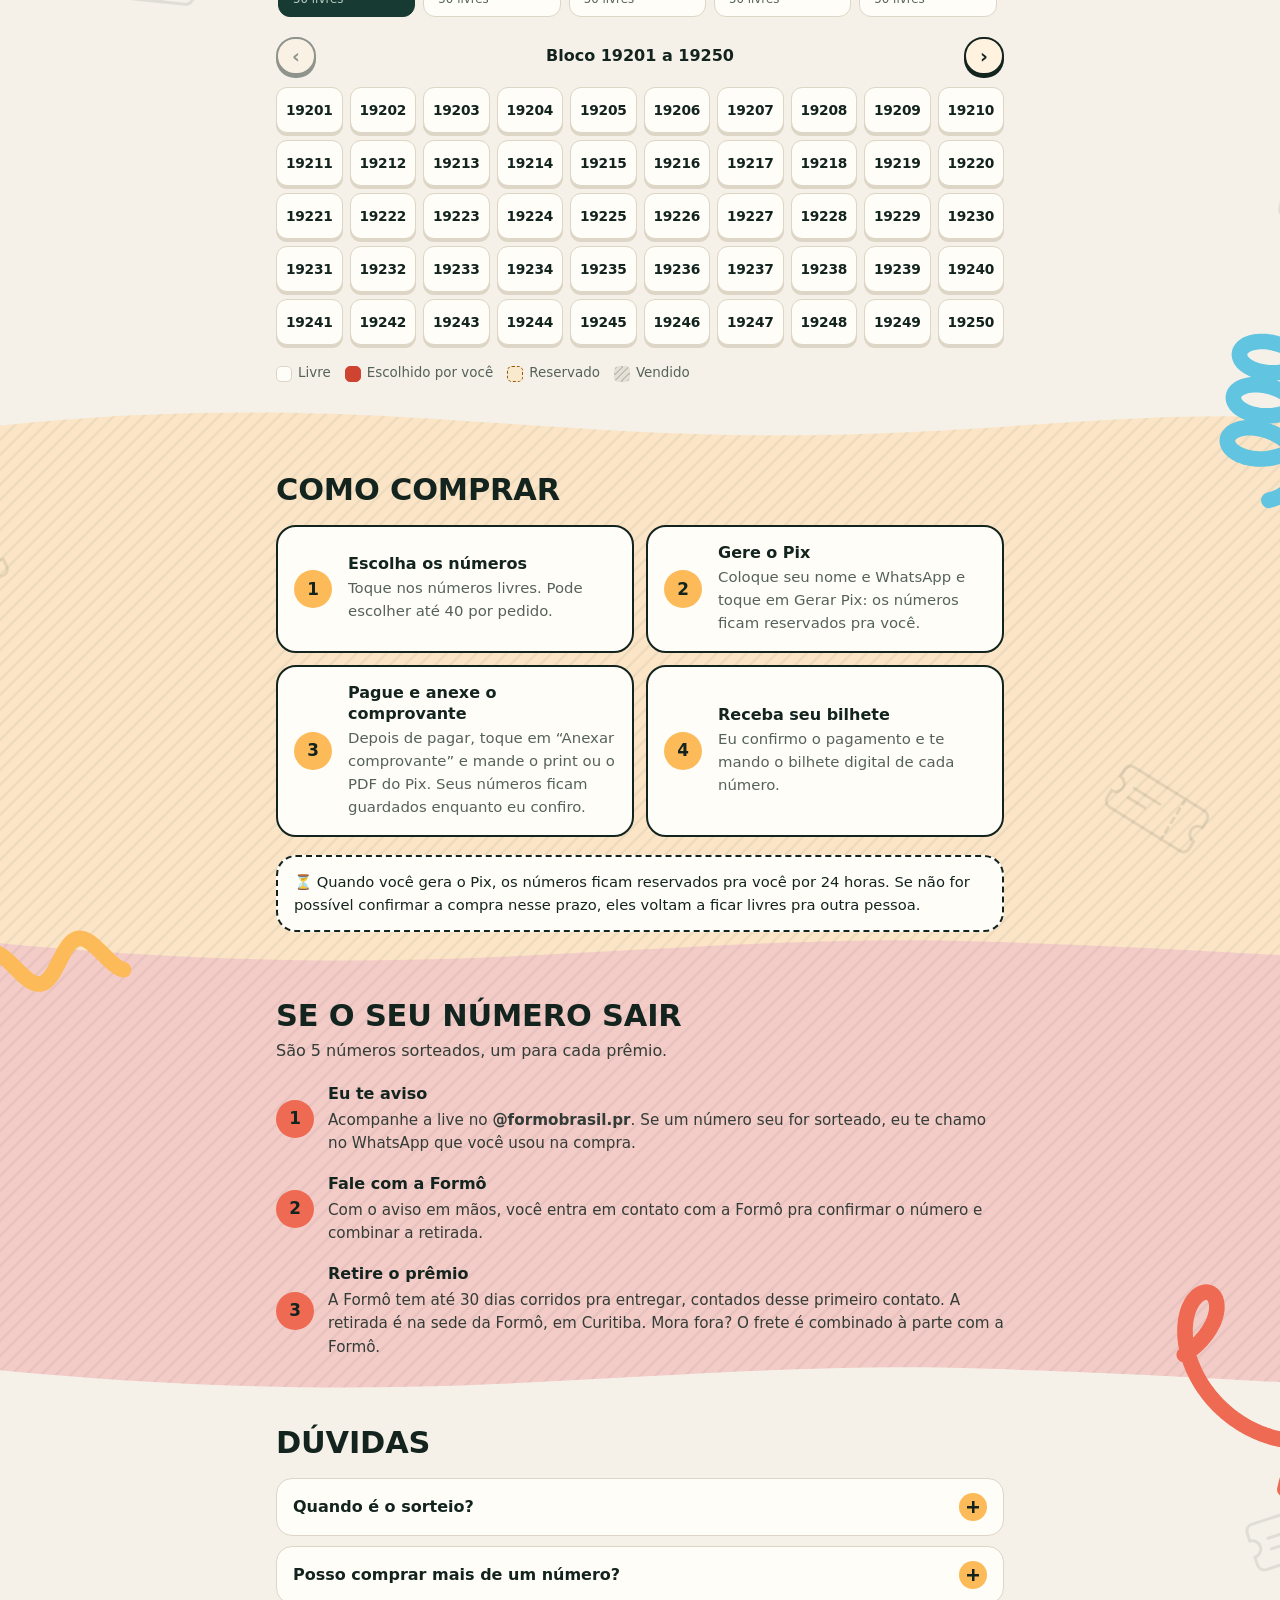
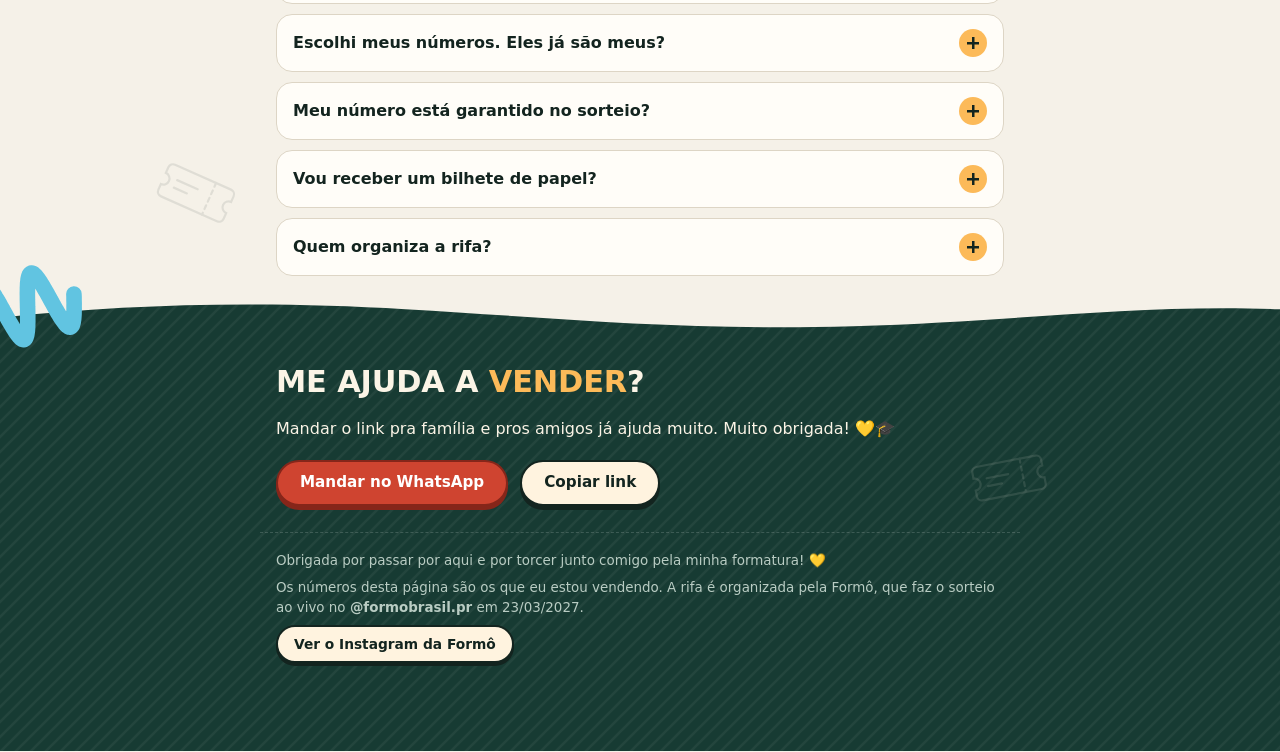
==== commit 8cc7cce0: "Painel: o que precisa de mim primeiro, +24h, desfazer, histórico, botão Mais, aba Caixa, cores nos n" ====
--- a/index.html
+++ b/index.html
@@ -1 +1 @@
-<!doctype html><html lang="pt-BR"><head><meta charset="utf-8"><meta name="viewport" content="width=device-width,initial-scale=1,viewport-fit=cover"><meta http-equiv="Content-Security-Policy" content="default-src 'self'; script-src 'self'; style-src 'self' 'unsafe-inline' https://fonts.googleapis.com; font-src https://fonts.gstatic.com; img-src 'self' data: blob:; connect-src 'self' https://*.supabase.co wss://*.supabase.co; base-uri 'self'; form-action 'self'; object-src 'none'"><meta name="referrer" content="strict-origin-when-cross-origin"><meta name="description" content="Rifa da formatura da Geo: 5 prêmios, incluindo um Nintendo Switch. R$ 5 o número, sorteio ao vivo em 23/03/2027. Escolha seus números e pague por Pix."><meta property="og:type" content="website"><meta property="og:url" content="https://geovannamxds.github.io/rifadaformatura/"><meta property="og:title" content="Rifa da Formatura da Geo 🎓"><meta property="og:description" content="5 prêmios, incluindo um Nintendo Switch. R$ 5 o número. Sorteio ao vivo em 23/03/2027."><meta property="og:image" content="https://geovannamxds.github.io/rifadaformatura/og-2.png"><meta property="og:image:width" content="1200"><meta property="og:image:height" content="630"><meta property="og:locale" content="pt_BR"><meta name="twitter:card" content="summary_large_image"><meta name="theme-color" content="#173B33"><link rel="icon" type="image/png" sizes="192x192" href="img/icone-192.png"><link rel="apple-touch-icon" href="img/icone-180.png"><style>:root{color-scheme:light;box-sizing:border-box;padding-top:env(safe-area-inset-top,0px);padding-bottom:env(safe-area-inset-bottom,0px)}html{scroll-padding-top:env(safe-area-inset-top,0px)}body{margin:0;padding:0;font:14px -apple-system,BlinkMacSystemFont,sans-serif;background:#fff;color:#000}img{max-width:100%}[hidden]:not([hidden=until-found i]){display:none!important}</style><title>Rifa da Formatura</title><link rel="preconnect" href="https://fonts.googleapis.com"><link rel="preconnect" href="https://fonts.gstatic.com" crossorigin><link rel="stylesheet" href="https://fonts.googleapis.com/css2?family=Lexend:wght@300..800&amp;display=swap"><link rel="stylesheet" href="app.css?v=6413decb"></head><body data-pagina="publico" data-raiz=""><div id="app"></div><script id="estado" type="application/json">{"v":1,"cfg":{"pronto":true,"vendedora":"Geo","titulo":"Rifa da formatura","subtitulo":"Oi, aqui é a Geo! Que bom te ver por aqui! 💛🎓\nCada número que você compra me deixa um passo mais perto da formatura, e eu fico muito grata pela ajuda. Pra participar é fácil: escolha seus números, coloque seu nome e WhatsApp e gere o Pix. Depois de pagar, é só anexar o comprovante ali mesmo na página. Assim que eu confirmar, te envio o bilhete digital.","msgs":{"pedido":"Oi, {vendedora}! Vim pela página da rifa e quero participar 🎉\nNome: {nome}\nNúmeros: {numeros}\nTotal: {total}\nJá te mando o comprovante do Pix aqui.","bilhete":"Oi, {nome}! Pagamento confirmado, muito obrigada pela ajuda! 💛🎓\nSeus números da rifa: {numeros}\nJá vou te mandar os bilhetes digitais aqui. Guarda eles até o sorteio, tá?\nO sorteio é dia {sorteio}, ao vivo no {instagram}. Boa sorte!","cobranca":"Oi, {nome}! Tudo bem? Separei pra você os números {numeros} da rifa da formatura 😊\nO total ficou {total}. Minha chave Pix é {chave}.\nPra garantir seus números, o pagamento precisa chegar até {prazo}, tá? Depois disso eles voltam a ficar livres.\nQuando pagar, é só anexar o comprovante na página da rifa, no aviso “Seu pedido”, ou me mandar aqui. Obrigada!","divulgar":"Oi, gente! 💛🎓 Tô vendendo a rifa da minha formatura e montei uma página pra facilitar a compra:\n👉 {link}\n\nSão 5 prêmios: {premios}. Cada número custa {preco}.\n\nComo comprar:\n1️⃣ Abra o link e toque nos números que você quiser (até 40 por pedido)\n2️⃣ Toque em Continuar, coloque seu nome e WhatsApp e toque em \"Gerar Pix e reservar\". Seus números ficam guardados pra você por 24 horas\n3️⃣ Pague pelo Pix copia e cola ou pelo QR Code que aparece na tela\n4️⃣ Depois de pagar, toque em \"Anexar comprovante\" e mande o print ou o PDF do Pix ali mesmo na página\n5️⃣ Assim que eu confirmar, te mando o bilhete digital de cada número 🎟️\n\nO sorteio é dia {sorteio}, ao vivo no Instagram {instagram}, e as vendas vão até 15/03. Qualquer dúvida, é só me chamar!\n\nCada número me ajuda muito, obrigada! 💛","divulgarAmigos":"Tô ajudando a {vendedora} com a rifa da formatura dela! 🎓 São 5 prêmios, incluindo um {premio1}, e cada número custa {preco}.\nEscolhe os seus aqui: {link}"},"preco":5,"whatsapp":"41999645472","pixTipo":"celular","pixChave":"41999645472","pixNome":"Geovanna Machado Xavier da Silva","pixCidade":"Curitiba","faixas":"19201-19300, 19351-19500","mostrarContador":true,"link":"https://tinyurl.com/rifadageo","edicao":"Rifa Formô 26.2","instagram":"@formobrasil.pr","prazoEntrega":30,"conferencia":"16 a 22/03/2027","fimVendas":"2027-03-15","sorteio":"2027-03-23","premios":["Nintendo Switch","Patinete elétrico","Adega de vinhos","Fone de ouvido de corrida JBL","Robô aspirador"]},"ocupados":[],"atualizado":"2026-10-28T19:00:52.459Z"}</script><script src="vendor/qrcode.js"></script><script src="config.js?v=ae74be30"></script><script src="app.js?v=3ae795ba"></script></body></html>
+<!doctype html><html lang="pt-BR"><head><meta charset="utf-8"><meta name="viewport" content="width=device-width,initial-scale=1,viewport-fit=cover"><meta http-equiv="Content-Security-Policy" content="default-src 'self'; script-src 'self'; style-src 'self' 'unsafe-inline' https://fonts.googleapis.com; font-src https://fonts.gstatic.com; img-src 'self' data: blob:; connect-src 'self' https://*.supabase.co wss://*.supabase.co; base-uri 'self'; form-action 'self'; object-src 'none'"><meta name="referrer" content="strict-origin-when-cross-origin"><meta name="description" content="Rifa da formatura da Geo: 5 prêmios, incluindo um Nintendo Switch. R$ 5 o número, sorteio ao vivo em 23/03/2027. Escolha seus números e pague por Pix."><meta property="og:type" content="website"><meta property="og:url" content="https://geovannamxds.github.io/rifadaformatura/"><meta property="og:title" content="Rifa da Formatura da Geo 🎓"><meta property="og:description" content="5 prêmios, incluindo um Nintendo Switch. R$ 5 o número. Sorteio ao vivo em 23/03/2027."><meta property="og:image" content="https://geovannamxds.github.io/rifadaformatura/og-2.png"><meta property="og:image:width" content="1200"><meta property="og:image:height" content="630"><meta property="og:locale" content="pt_BR"><meta name="twitter:card" content="summary_large_image"><meta name="theme-color" content="#173B33"><link rel="icon" type="image/png" sizes="192x192" href="img/icone-192.png"><link rel="apple-touch-icon" href="img/icone-180.png"><style>:root{color-scheme:light;box-sizing:border-box;padding-top:env(safe-area-inset-top,0px);padding-bottom:env(safe-area-inset-bottom,0px)}html{scroll-padding-top:env(safe-area-inset-top,0px)}body{margin:0;padding:0;font:14px -apple-system,BlinkMacSystemFont,sans-serif;background:#fff;color:#000}img{max-width:100%}[hidden]:not([hidden=until-found i]){display:none!important}</style><title>Rifa da Formatura</title><link rel="preconnect" href="https://fonts.googleapis.com"><link rel="preconnect" href="https://fonts.gstatic.com" crossorigin><link rel="stylesheet" href="https://fonts.googleapis.com/css2?family=Lexend:wght@300..800&amp;display=swap"><link rel="stylesheet" href="app.css?v=4a636190"></head><body data-pagina="publico" data-raiz=""><div id="app"></div><script id="estado" type="application/json">{"v":1,"cfg":{"pronto":true,"vendedora":"Geo","titulo":"Rifa da formatura","subtitulo":"Oi, aqui é a Geo! Que bom te ver por aqui! 💛🎓\nCada número que você compra me deixa um passo mais perto da formatura, e eu fico muito grata pela ajuda. Pra participar é fácil: escolha seus números, coloque seu nome e WhatsApp e gere o Pix. Depois de pagar, é só anexar o comprovante ali mesmo na página. Assim que eu confirmar, te envio o bilhete digital.","msgs":{"pedido":"Oi, {vendedora}! Vim pela página da rifa e quero participar 🎉\nNome: {nome}\nNúmeros: {numeros}\nTotal: {total}\nJá te mando o comprovante do Pix aqui.","bilhete":"Oi, {nome}! Pagamento confirmado, muito obrigada pela ajuda! 💛🎓\nSeus números da rifa: {numeros}\nJá vou te mandar os bilhetes digitais aqui. Guarda eles até o sorteio, tá?\nO sorteio é dia {sorteio}, ao vivo no {instagram}. Boa sorte!","cobranca":"Oi, {nome}! Tudo bem? Separei pra você os números {numeros} da rifa da formatura 😊\nO total ficou {total}. Minha chave Pix é {chave}.\nPra garantir seus números, o pagamento precisa chegar até {prazo}, tá? Depois disso eles voltam a ficar livres.\nQuando pagar, é só anexar o comprovante na página da rifa, no aviso “Seu pedido”, ou me mandar aqui. Obrigada!","divulgar":"Oi, gente! 💛🎓 Tô vendendo a rifa da minha formatura e montei uma página pra facilitar a compra:\n👉 {link}\n\nSão 5 prêmios: {premios}. Cada número custa {preco}.\n\nComo comprar:\n1️⃣ Abra o link e toque nos números que você quiser (até 40 por pedido)\n2️⃣ Toque em Continuar, coloque seu nome e WhatsApp e toque em \"Gerar Pix e reservar\". Seus números ficam guardados pra você por 24 horas\n3️⃣ Pague pelo Pix copia e cola ou pelo QR Code que aparece na tela\n4️⃣ Depois de pagar, toque em \"Anexar comprovante\" e mande o print ou o PDF do Pix ali mesmo na página\n5️⃣ Assim que eu confirmar, te mando o bilhete digital de cada número 🎟️\n\nO sorteio é dia {sorteio}, ao vivo no Instagram {instagram}, e as vendas vão até 15/03. Qualquer dúvida, é só me chamar!\n\nCada número me ajuda muito, obrigada! 💛","divulgarAmigos":"Tô ajudando a {vendedora} com a rifa da formatura dela! 🎓 São 5 prêmios, incluindo um {premio1}, e cada número custa {preco}.\nEscolhe os seus aqui: {link}"},"preco":5,"whatsapp":"41999645472","pixTipo":"celular","pixChave":"41999645472","pixNome":"Geovanna Machado Xavier da Silva","pixCidade":"Curitiba","faixas":"19201-19300, 19351-19500","mostrarContador":true,"link":"https://tinyurl.com/rifadageo","edicao":"Rifa Formô 26.2","instagram":"@formobrasil.pr","prazoEntrega":30,"conferencia":"16 a 22/03/2027","fimVendas":"2027-03-15","sorteio":"2027-03-23","premios":["Nintendo Switch","Patinete elétrico","Adega de vinhos","Fone de ouvido de corrida JBL","Robô aspirador"]},"ocupados":[],"atualizado":"2026-10-28T19:00:52.459Z"}</script><script src="vendor/qrcode.js"></script><script src="config.js?v=ae74be30"></script><script src="app.js?v=b0df64d7"></script></body></html>
--- a/app.css
+++ b/app.css
@@ -542,3 +542,57 @@
 .duvidas.mini span{max-width:0;opacity:0}
 @media (prefers-reduced-motion:reduce){.duvidas span{transition:none}}
 @media (max-width:360px){.selo{letter-spacing:.08em;padding:6px 12px}}
+
+/* v13: painel avançado */
+.pill.depois{background:color-mix(in srgb,var(--c2) 26%,var(--surface));color:var(--ink)}
+.grupo-vendas{font-family:var(--f-display);font-size:.8rem;letter-spacing:.12em;text-transform:uppercase;color:var(--muted);margin:10px 2px -2px}
+.lista>.grupo-vendas:first-child{margin-top:0}
+.ordem-v{display:flex;align-items:center;gap:8px;font-size:.86rem;color:var(--muted)}
+.ordem-v select{min-height:36px;border-radius:10px;border:1.5px solid var(--line);background:var(--surface);color:var(--ink);font:600 .86rem var(--f-body);padding:0 10px;max-width:100%}
+.venda-acoes .btn-mais{margin-left:auto}
+.venda-mais{display:flex;flex-wrap:wrap;gap:10px;padding-top:10px;border-top:1.5px dashed var(--line)}
+.venda.pisca-venda{animation:piscaVenda 1.2s ease 2}
+@keyframes piscaVenda{50%{box-shadow:0 0 0 4px var(--c5)}}
+.toast-desfazer{position:fixed;left:50%;transform:translateX(-50%);bottom:calc(98px + env(safe-area-inset-bottom,0px));z-index:61;display:flex;align-items:center;gap:14px;width:max-content;max-width:calc(100% - 32px);background:var(--ink);color:var(--bg);padding:8px 8px 8px 18px;border-radius:999px;font-weight:600;font-size:.9rem;box-shadow:var(--shadow)}
+.toast-desfazer .desfazer{border:0;border-radius:999px;background:var(--c5);color:var(--on-c);font:800 .85rem var(--f-body);padding:8px 14px;cursor:pointer;flex:none}
+.historico{list-style:none;margin:0;padding:0;display:grid;gap:0}
+.historico li{display:grid;grid-template-columns:34px 1fr;gap:10px;padding:10px 0;position:relative}
+.historico li:not(:last-child)::after{content:"";position:absolute;left:16px;top:40px;bottom:-4px;width:2px;background:var(--line)}
+.hist-ic{width:34px;height:34px;border-radius:50%;display:grid;place-items:center;background:var(--surface-2);border:1.5px solid var(--line);font-size:.95rem}
+.historico strong{font-weight:700}
+.hist-quando{display:block}
+.caixa{display:grid;gap:14px}
+.caixa-topo{background:var(--hero);color:var(--hero-ink);border-radius:var(--r);padding:14px 16px;border-top:0}
+.caixa-t{font-family:var(--f-display);font-size:1rem;margin-top:6px}
+details.dia{background:var(--surface);border:1.5px solid var(--line);border-radius:var(--r);padding:0 14px}
+details.dia>summary{list-style:none;display:grid;grid-template-columns:1fr auto;grid-template-areas:"d t" "c t";gap:2px 10px;align-items:center;padding:12px 0;cursor:pointer}
+details.dia>summary::-webkit-details-marker{display:none}
+details.dia>summary>span:first-child{grid-area:d;font-weight:700}
+details.dia>summary>.dica{grid-area:c}
+details.dia>summary>strong{grid-area:t;font-size:1.05rem}
+.dia-lista{list-style:none;margin:0;padding:0 0 10px;display:grid;gap:8px;border-top:1.5px dashed var(--line);padding-top:10px}
+.dia-lista li{display:grid;grid-template-columns:48px 1fr auto;gap:8px;align-items:baseline;font-size:.92rem}
+details.dia .btn{margin-bottom:12px}
+.blocos-caixa{display:grid;gap:10px}
+.bloco-caixa{background:var(--surface);border:1.5px solid var(--line);border-radius:var(--r);padding:12px 14px;display:grid;gap:8px}
+.bc-cab{display:flex;justify-content:space-between;gap:10px;flex-wrap:wrap}
+.bloco-caixa .prog{background:var(--taken)}
+.cel.conferir{background:color-mix(in srgb,var(--c6) 22%,var(--surface));border-color:transparent;color:var(--ink);box-shadow:none}
+.cel.depois{background:color-mix(in srgb,var(--c2) 24%,var(--surface));border-color:transparent;color:var(--ink);box-shadow:none}
+.cel.venceu{background:var(--taken);border:1.5px dashed var(--muted);color:var(--muted);box-shadow:none}
+.amostra.conferir{background:color-mix(in srgb,var(--c6) 22%,var(--surface));border-color:var(--c6)}
+.amostra.depois{background:color-mix(in srgb,var(--c2) 24%,var(--surface));border-color:var(--c2)}
+.amostra.venceu{background:var(--taken);border:1.5px dashed var(--muted)}
+.convite-avisos{background:color-mix(in srgb,var(--c2) 20%,var(--surface));border:1.5px solid color-mix(in srgb,var(--c2) 55%,transparent)}
+.ok-txt{color:var(--ok);font-weight:700}
+.hoje-pub{display:inline-flex;width:fit-content;justify-self:start;align-items:center;gap:6px;margin-top:8px;padding:6px 12px;border-radius:999px;background:color-mix(in srgb,var(--c6) 16%,var(--surface));border:1.5px solid color-mix(in srgb,var(--c6) 45%,transparent);font-weight:700;font-size:.86rem;color:var(--ink)}
+.qr-pix .qr-pc{display:none}
+@media (min-width:700px) and (hover:hover) and (pointer:fine){
+  .pix-li>h3{order:-3}.pix-li>.pix-valor{order:-2}.pix-li>.qr-pix{order:-1}
+  .pix-li .qr-pix svg{width:260px}
+  .qr-pix .qr-pc{display:block;font-weight:600}
+  .qr-pix .qr-cel{display:none}
+}
+.abas{overflow-x:auto;scrollbar-width:none}
+.abas::-webkit-scrollbar{display:none}
+@media (max-width:420px){.abas{gap:2px}.aba{flex:1 0 auto;font-size:.8rem;padding:0 7px;min-width:0}}
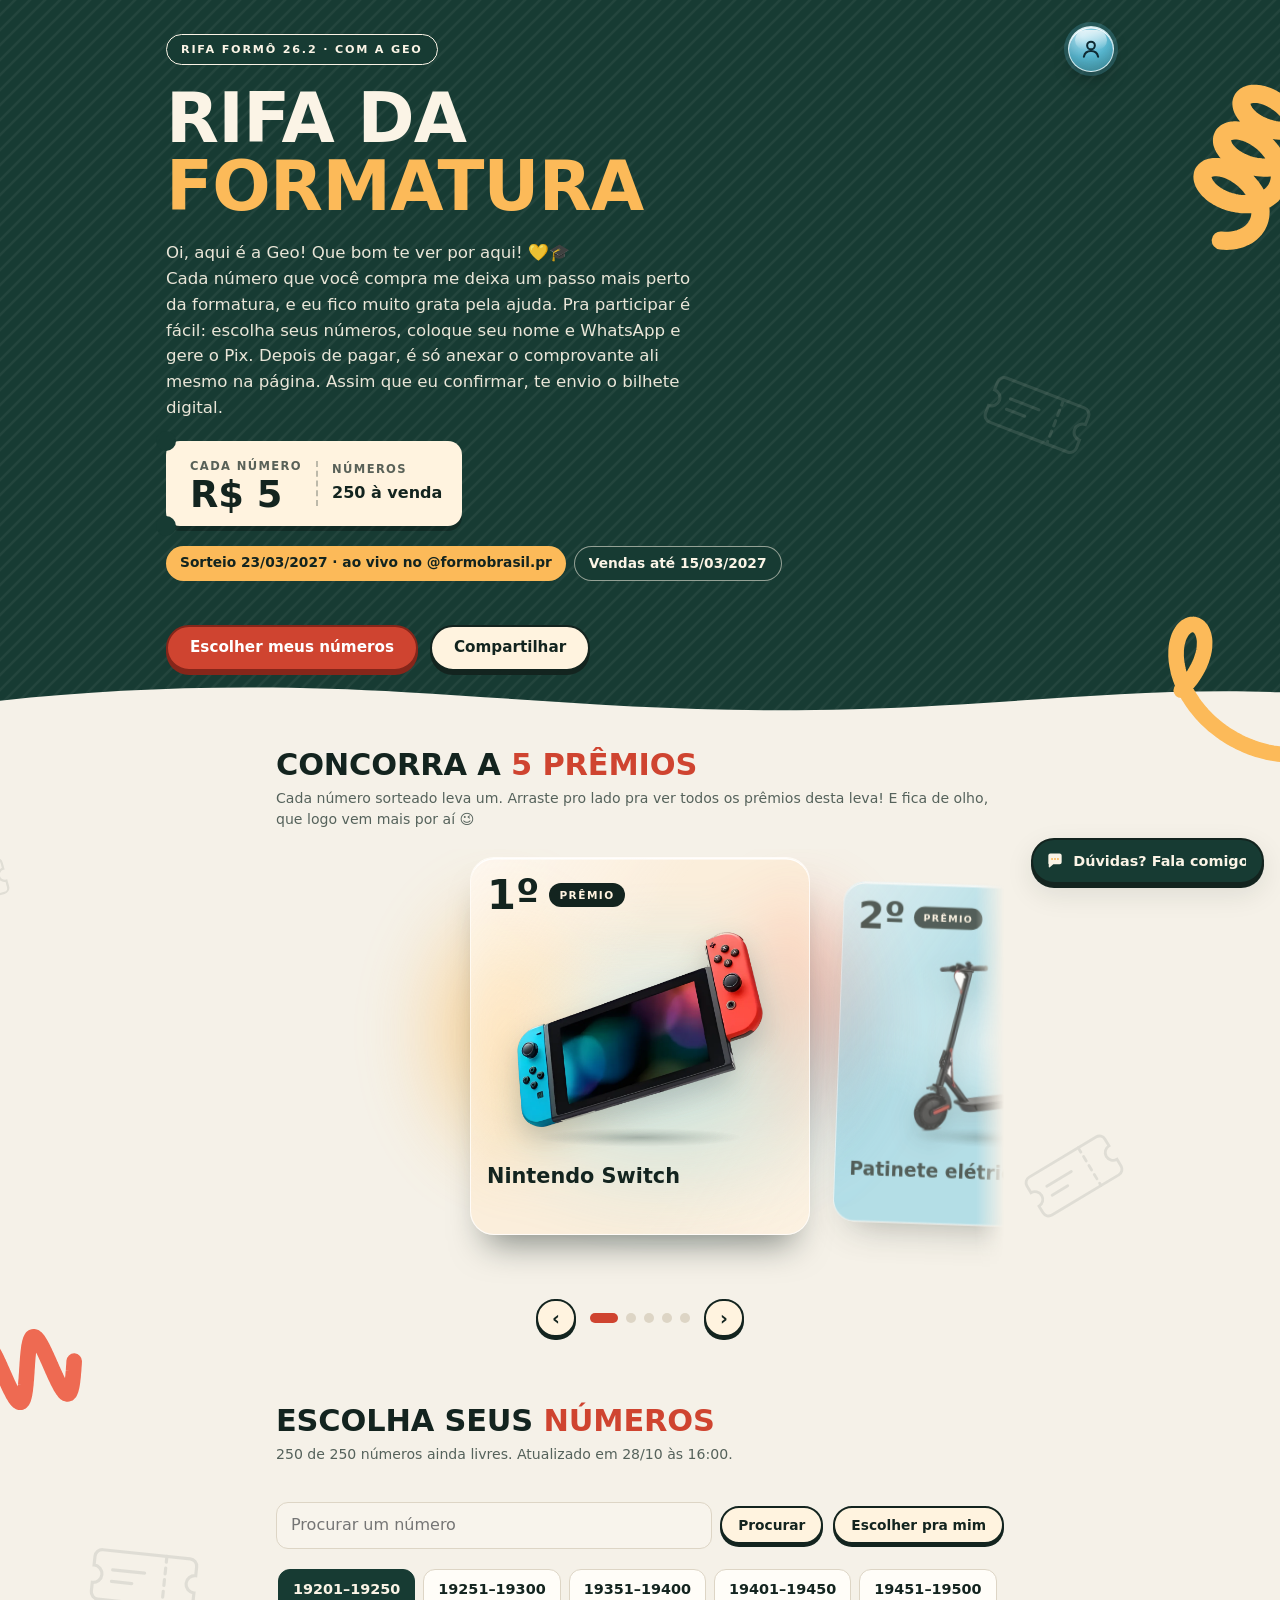
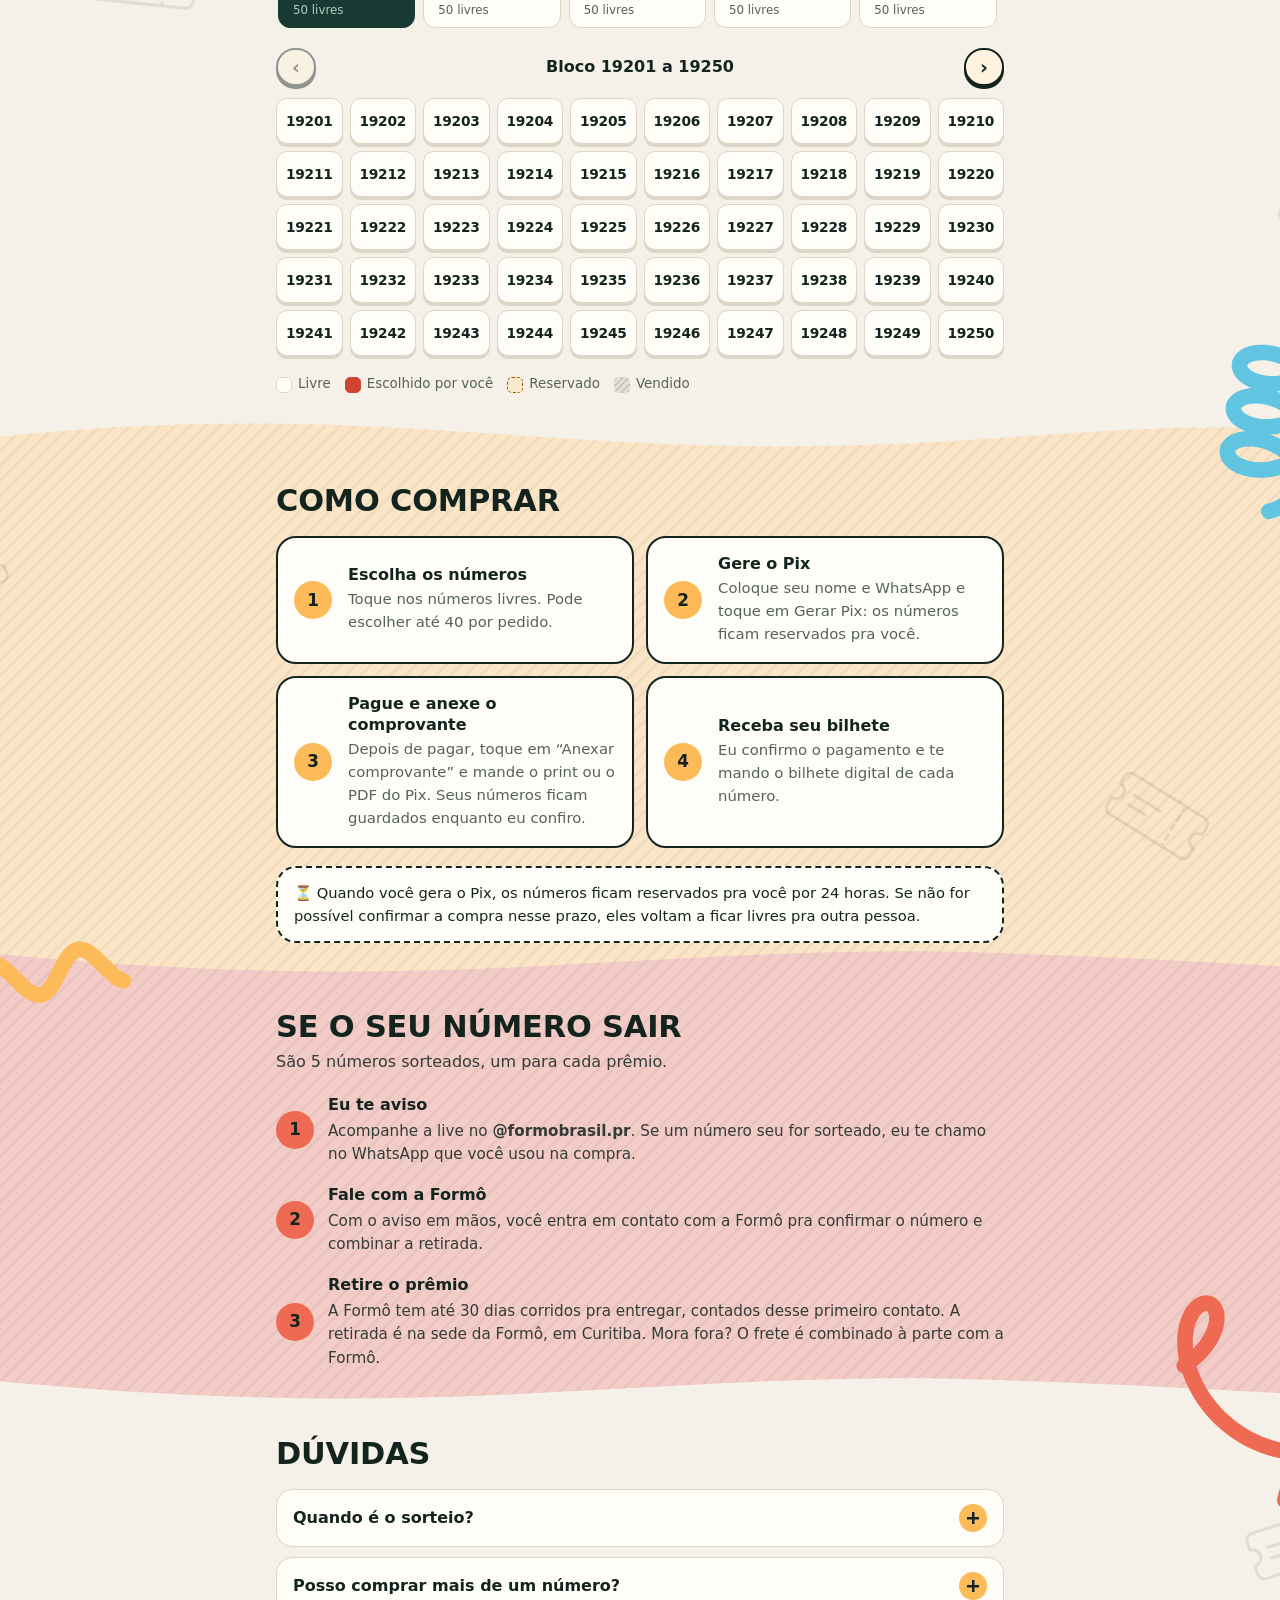
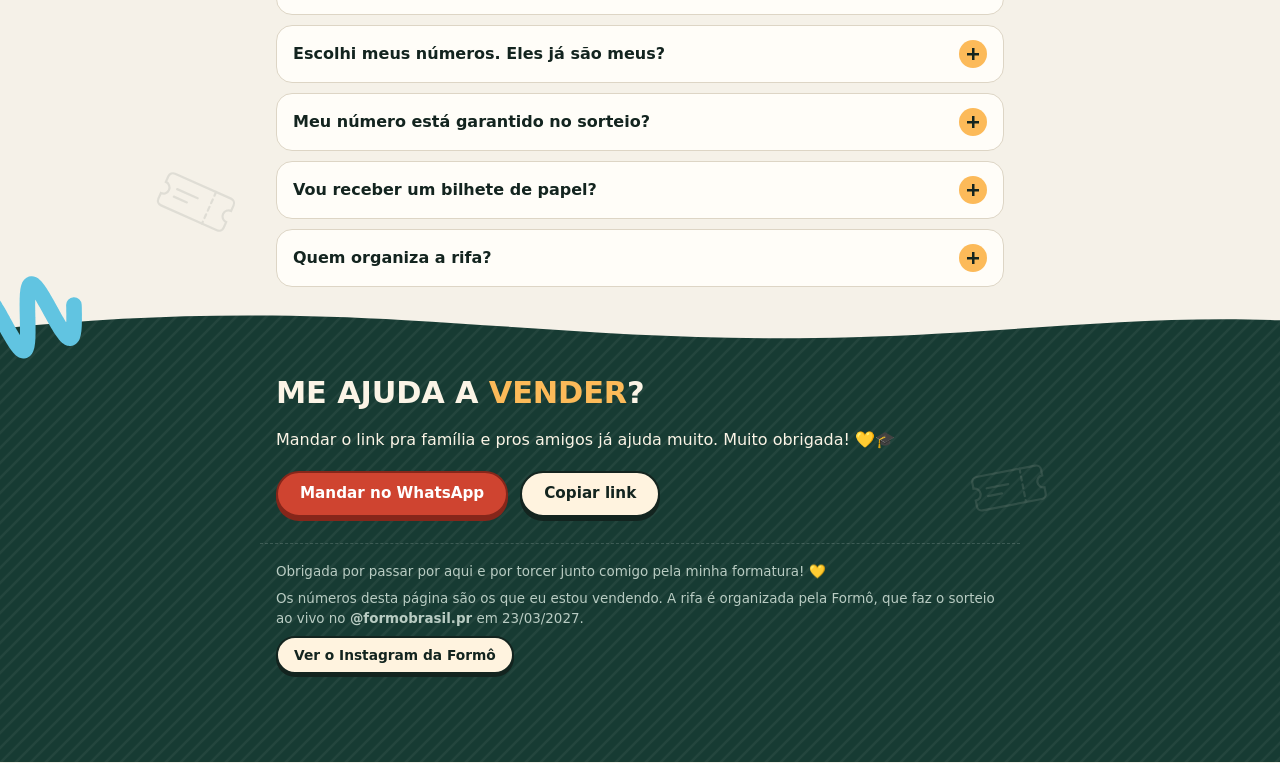
==== commit 6c530fee: "Prêmios recortados e em alta resolução, direto no fundo de vidro de cada card Co-Authored-By: Claude" ====
--- a/index.html
+++ b/index.html
@@ -1 +1 @@
-<!doctype html><html lang="pt-BR"><head><meta charset="utf-8"><meta name="viewport" content="width=device-width,initial-scale=1,viewport-fit=cover"><meta http-equiv="Content-Security-Policy" content="default-src 'self'; script-src 'self'; style-src 'self' 'unsafe-inline' https://fonts.googleapis.com; font-src https://fonts.gstatic.com; img-src 'self' data: blob:; connect-src 'self' https://*.supabase.co wss://*.supabase.co; base-uri 'self'; form-action 'self'; object-src 'none'"><meta name="referrer" content="strict-origin-when-cross-origin"><meta name="description" content="Rifa da formatura da Geo: 5 prêmios, incluindo um Nintendo Switch. R$ 5 o número, sorteio ao vivo em 23/03/2027. Escolha seus números e pague por Pix."><meta property="og:type" content="website"><meta property="og:url" content="https://geovannamxds.github.io/rifadaformatura/"><meta property="og:title" content="Rifa da Formatura da Geo 🎓"><meta property="og:description" content="5 prêmios, incluindo um Nintendo Switch. R$ 5 o número. Sorteio ao vivo em 23/03/2027."><meta property="og:image" content="https://geovannamxds.github.io/rifadaformatura/og-2.png"><meta property="og:image:width" content="1200"><meta property="og:image:height" content="630"><meta property="og:locale" content="pt_BR"><meta name="twitter:card" content="summary_large_image"><meta name="theme-color" content="#173B33"><link rel="icon" type="image/png" sizes="192x192" href="img/icone-192.png"><link rel="apple-touch-icon" href="img/icone-180.png"><style>:root{color-scheme:light;box-sizing:border-box;padding-top:env(safe-area-inset-top,0px);padding-bottom:env(safe-area-inset-bottom,0px)}html{scroll-padding-top:env(safe-area-inset-top,0px)}body{margin:0;padding:0;font:14px -apple-system,BlinkMacSystemFont,sans-serif;background:#fff;color:#000}img{max-width:100%}[hidden]:not([hidden=until-found i]){display:none!important}</style><title>Rifa da Formatura</title><link rel="preconnect" href="https://fonts.googleapis.com"><link rel="preconnect" href="https://fonts.gstatic.com" crossorigin><link rel="stylesheet" href="https://fonts.googleapis.com/css2?family=Lexend:wght@300..800&amp;display=swap"><link rel="stylesheet" href="app.css?v=4a636190"></head><body data-pagina="publico" data-raiz=""><div id="app"></div><script id="estado" type="application/json">{"v":1,"cfg":{"pronto":true,"vendedora":"Geo","titulo":"Rifa da formatura","subtitulo":"Oi, aqui é a Geo! Que bom te ver por aqui! 💛🎓\nCada número que você compra me deixa um passo mais perto da formatura, e eu fico muito grata pela ajuda. Pra participar é fácil: escolha seus números, coloque seu nome e WhatsApp e gere o Pix. Depois de pagar, é só anexar o comprovante ali mesmo na página. Assim que eu confirmar, te envio o bilhete digital.","msgs":{"pedido":"Oi, {vendedora}! Vim pela página da rifa e quero participar 🎉\nNome: {nome}\nNúmeros: {numeros}\nTotal: {total}\nJá te mando o comprovante do Pix aqui.","bilhete":"Oi, {nome}! Pagamento confirmado, muito obrigada pela ajuda! 💛🎓\nSeus números da rifa: {numeros}\nJá vou te mandar os bilhetes digitais aqui. Guarda eles até o sorteio, tá?\nO sorteio é dia {sorteio}, ao vivo no {instagram}. Boa sorte!","cobranca":"Oi, {nome}! Tudo bem? Separei pra você os números {numeros} da rifa da formatura 😊\nO total ficou {total}. Minha chave Pix é {chave}.\nPra garantir seus números, o pagamento precisa chegar até {prazo}, tá? Depois disso eles voltam a ficar livres.\nQuando pagar, é só anexar o comprovante na página da rifa, no aviso “Seu pedido”, ou me mandar aqui. Obrigada!","divulgar":"Oi, gente! 💛🎓 Tô vendendo a rifa da minha formatura e montei uma página pra facilitar a compra:\n👉 {link}\n\nSão 5 prêmios: {premios}. Cada número custa {preco}.\n\nComo comprar:\n1️⃣ Abra o link e toque nos números que você quiser (até 40 por pedido)\n2️⃣ Toque em Continuar, coloque seu nome e WhatsApp e toque em \"Gerar Pix e reservar\". Seus números ficam guardados pra você por 24 horas\n3️⃣ Pague pelo Pix copia e cola ou pelo QR Code que aparece na tela\n4️⃣ Depois de pagar, toque em \"Anexar comprovante\" e mande o print ou o PDF do Pix ali mesmo na página\n5️⃣ Assim que eu confirmar, te mando o bilhete digital de cada número 🎟️\n\nO sorteio é dia {sorteio}, ao vivo no Instagram {instagram}, e as vendas vão até 15/03. Qualquer dúvida, é só me chamar!\n\nCada número me ajuda muito, obrigada! 💛","divulgarAmigos":"Tô ajudando a {vendedora} com a rifa da formatura dela! 🎓 São 5 prêmios, incluindo um {premio1}, e cada número custa {preco}.\nEscolhe os seus aqui: {link}"},"preco":5,"whatsapp":"41999645472","pixTipo":"celular","pixChave":"41999645472","pixNome":"Geovanna Machado Xavier da Silva","pixCidade":"Curitiba","faixas":"19201-19300, 19351-19500","mostrarContador":true,"link":"https://tinyurl.com/rifadageo","edicao":"Rifa Formô 26.2","instagram":"@formobrasil.pr","prazoEntrega":30,"conferencia":"16 a 22/03/2027","fimVendas":"2027-03-15","sorteio":"2027-03-23","premios":["Nintendo Switch","Patinete elétrico","Adega de vinhos","Fone de ouvido de corrida JBL","Robô aspirador"]},"ocupados":[],"atualizado":"2026-10-28T19:00:52.459Z"}</script><script src="vendor/qrcode.js"></script><script src="config.js?v=ae74be30"></script><script src="app.js?v=b0df64d7"></script></body></html>
+<!doctype html><html lang="pt-BR"><head><meta charset="utf-8"><meta name="viewport" content="width=device-width,initial-scale=1,viewport-fit=cover"><meta http-equiv="Content-Security-Policy" content="default-src 'self'; script-src 'self'; style-src 'self' 'unsafe-inline' https://fonts.googleapis.com; font-src https://fonts.gstatic.com; img-src 'self' data: blob:; connect-src 'self' https://*.supabase.co wss://*.supabase.co; base-uri 'self'; form-action 'self'; object-src 'none'"><meta name="referrer" content="strict-origin-when-cross-origin"><meta name="description" content="Rifa da formatura da Geo: 5 prêmios, incluindo um Nintendo Switch. R$ 5 o número, sorteio ao vivo em 23/03/2027. Escolha seus números e pague por Pix."><meta property="og:type" content="website"><meta property="og:url" content="https://geovannamxds.github.io/rifadaformatura/"><meta property="og:title" content="Rifa da Formatura da Geo 🎓"><meta property="og:description" content="5 prêmios, incluindo um Nintendo Switch. R$ 5 o número. Sorteio ao vivo em 23/03/2027."><meta property="og:image" content="https://geovannamxds.github.io/rifadaformatura/og-2.png"><meta property="og:image:width" content="1200"><meta property="og:image:height" content="630"><meta property="og:locale" content="pt_BR"><meta name="twitter:card" content="summary_large_image"><meta name="theme-color" content="#173B33"><link rel="icon" type="image/png" sizes="192x192" href="img/icone-192.png"><link rel="apple-touch-icon" href="img/icone-180.png"><style>:root{color-scheme:light;box-sizing:border-box;padding-top:env(safe-area-inset-top,0px);padding-bottom:env(safe-area-inset-bottom,0px)}html{scroll-padding-top:env(safe-area-inset-top,0px)}body{margin:0;padding:0;font:14px -apple-system,BlinkMacSystemFont,sans-serif;background:#fff;color:#000}img{max-width:100%}[hidden]:not([hidden=until-found i]){display:none!important}</style><title>Rifa da Formatura</title><link rel="preconnect" href="https://fonts.googleapis.com"><link rel="preconnect" href="https://fonts.gstatic.com" crossorigin><link rel="stylesheet" href="https://fonts.googleapis.com/css2?family=Lexend:wght@300..800&amp;display=swap"><link rel="stylesheet" href="app.css?v=60470909"></head><body data-pagina="publico" data-raiz=""><div id="app"></div><script id="estado" type="application/json">{"v":1,"cfg":{"pronto":true,"vendedora":"Geo","titulo":"Rifa da formatura","subtitulo":"Oi, aqui é a Geo! Que bom te ver por aqui! 💛🎓\nCada número que você compra me deixa um passo mais perto da formatura, e eu fico muito grata pela ajuda. Pra participar é fácil: escolha seus números, coloque seu nome e WhatsApp e gere o Pix. Depois de pagar, é só anexar o comprovante ali mesmo na página. Assim que eu confirmar, te envio o bilhete digital.","msgs":{"pedido":"Oi, {vendedora}! Vim pela página da rifa e quero participar 🎉\nNome: {nome}\nNúmeros: {numeros}\nTotal: {total}\nJá te mando o comprovante do Pix aqui.","bilhete":"Oi, {nome}! Pagamento confirmado, muito obrigada pela ajuda! 💛🎓\nSeus números da rifa: {numeros}\nJá vou te mandar os bilhetes digitais aqui. Guarda eles até o sorteio, tá?\nO sorteio é dia {sorteio}, ao vivo no {instagram}. Boa sorte!","cobranca":"Oi, {nome}! Tudo bem? Separei pra você os números {numeros} da rifa da formatura 😊\nO total ficou {total}. Minha chave Pix é {chave}.\nPra garantir seus números, o pagamento precisa chegar até {prazo}, tá? Depois disso eles voltam a ficar livres.\nQuando pagar, é só anexar o comprovante na página da rifa, no aviso “Seu pedido”, ou me mandar aqui. Obrigada!","divulgar":"Oi, gente! 💛🎓 Tô vendendo a rifa da minha formatura e montei uma página pra facilitar a compra:\n👉 {link}\n\nSão 5 prêmios: {premios}. Cada número custa {preco}.\n\nComo comprar:\n1️⃣ Abra o link e toque nos números que você quiser (até 40 por pedido)\n2️⃣ Toque em Continuar, coloque seu nome e WhatsApp e toque em \"Gerar Pix e reservar\". Seus números ficam guardados pra você por 24 horas\n3️⃣ Pague pelo Pix copia e cola ou pelo QR Code que aparece na tela\n4️⃣ Depois de pagar, toque em \"Anexar comprovante\" e mande o print ou o PDF do Pix ali mesmo na página\n5️⃣ Assim que eu confirmar, te mando o bilhete digital de cada número 🎟️\n\nO sorteio é dia {sorteio}, ao vivo no Instagram {instagram}, e as vendas vão até 15/03. Qualquer dúvida, é só me chamar!\n\nCada número me ajuda muito, obrigada! 💛","divulgarAmigos":"Tô ajudando a {vendedora} com a rifa da formatura dela! 🎓 São 5 prêmios, incluindo um {premio1}, e cada número custa {preco}.\nEscolhe os seus aqui: {link}"},"preco":5,"whatsapp":"41999645472","pixTipo":"celular","pixChave":"41999645472","pixNome":"Geovanna Machado Xavier da Silva","pixCidade":"Curitiba","faixas":"19201-19300, 19351-19500","mostrarContador":true,"link":"https://tinyurl.com/rifadageo","edicao":"Rifa Formô 26.2","instagram":"@formobrasil.pr","prazoEntrega":30,"conferencia":"16 a 22/03/2027","fimVendas":"2027-03-15","sorteio":"2027-03-23","premios":["Nintendo Switch","Patinete elétrico","Adega de vinhos","Fone de ouvido de corrida JBL","Robô aspirador"]},"ocupados":[],"atualizado":"2026-10-28T19:00:52.459Z"}</script><script src="vendor/qrcode.js"></script><script src="config.js?v=ae74be30"></script><script src="app.js?v=63a03e9c"></script></body></html>
--- a/app.css
+++ b/app.css
@@ -596,3 +596,12 @@
 .abas{overflow-x:auto;scrollbar-width:none}
 .abas::-webkit-scrollbar{display:none}
 @media (max-width:420px){.abas{gap:2px}.aba{flex:1 0 auto;font-size:.8rem;padding:0 7px;min-width:0}}
+
+/* v14: prêmio recortado, no mesmo fundo de vidro do card */
+.slide-foto{position:relative;aspect-ratio:4/3;display:grid;place-items:center;margin:2px -6px 0}
+.slide-foto::before{content:"";position:absolute;inset:4% 8% 12%;border-radius:50%;background:radial-gradient(closest-side,rgba(255,255,255,.5),rgba(255,255,255,.18) 55%,rgba(255,255,255,0));pointer-events:none}
+.slide-foto::after{content:"";position:absolute;left:50%;bottom:5%;width:var(--sombra,60%);height:9%;transform:translateX(-50%);border-radius:50%;background:radial-gradient(closest-side,rgba(19,36,31,.32),rgba(19,36,31,.12) 55%,rgba(19,36,31,0));pointer-events:none;transition:transform .45s cubic-bezier(.2,.8,.2,1.15),opacity .45s}
+.slide .slide-foto img{position:relative;z-index:1;width:100%;height:100%;aspect-ratio:auto;object-fit:contain;border-radius:0;box-shadow:none;background:none;filter:drop-shadow(0 12px 14px rgba(19,36,31,.22));transform:translateY(0) scale(.97);transition:transform .45s cubic-bezier(.2,.8,.2,1.15)}
+.slide.ativo .slide-foto img{transform:translateY(-6px) scale(1)}
+.slide.ativo .slide-foto::after{transform:translateX(-50%) scale(.9);opacity:.85}
+@media (prefers-reduced-motion:reduce){.slide .slide-foto img,.slide-foto::after{transition:none}}
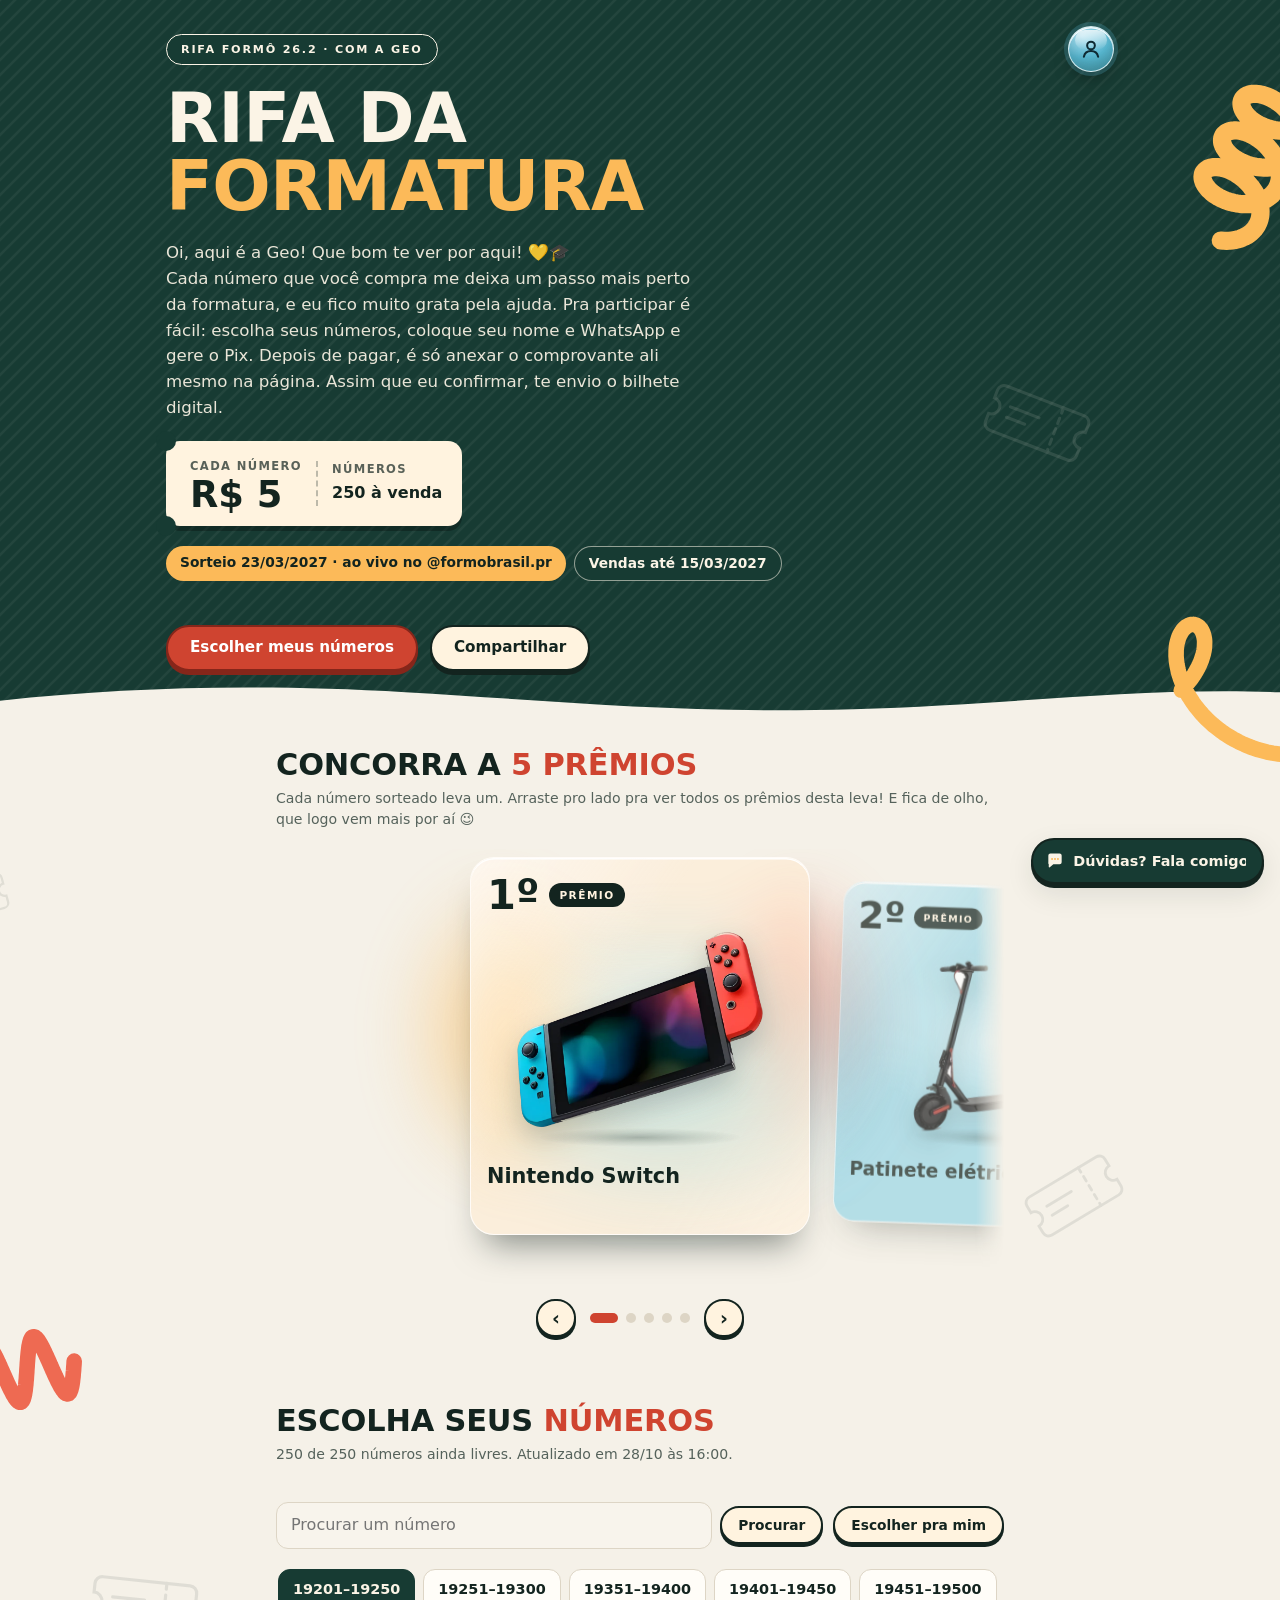
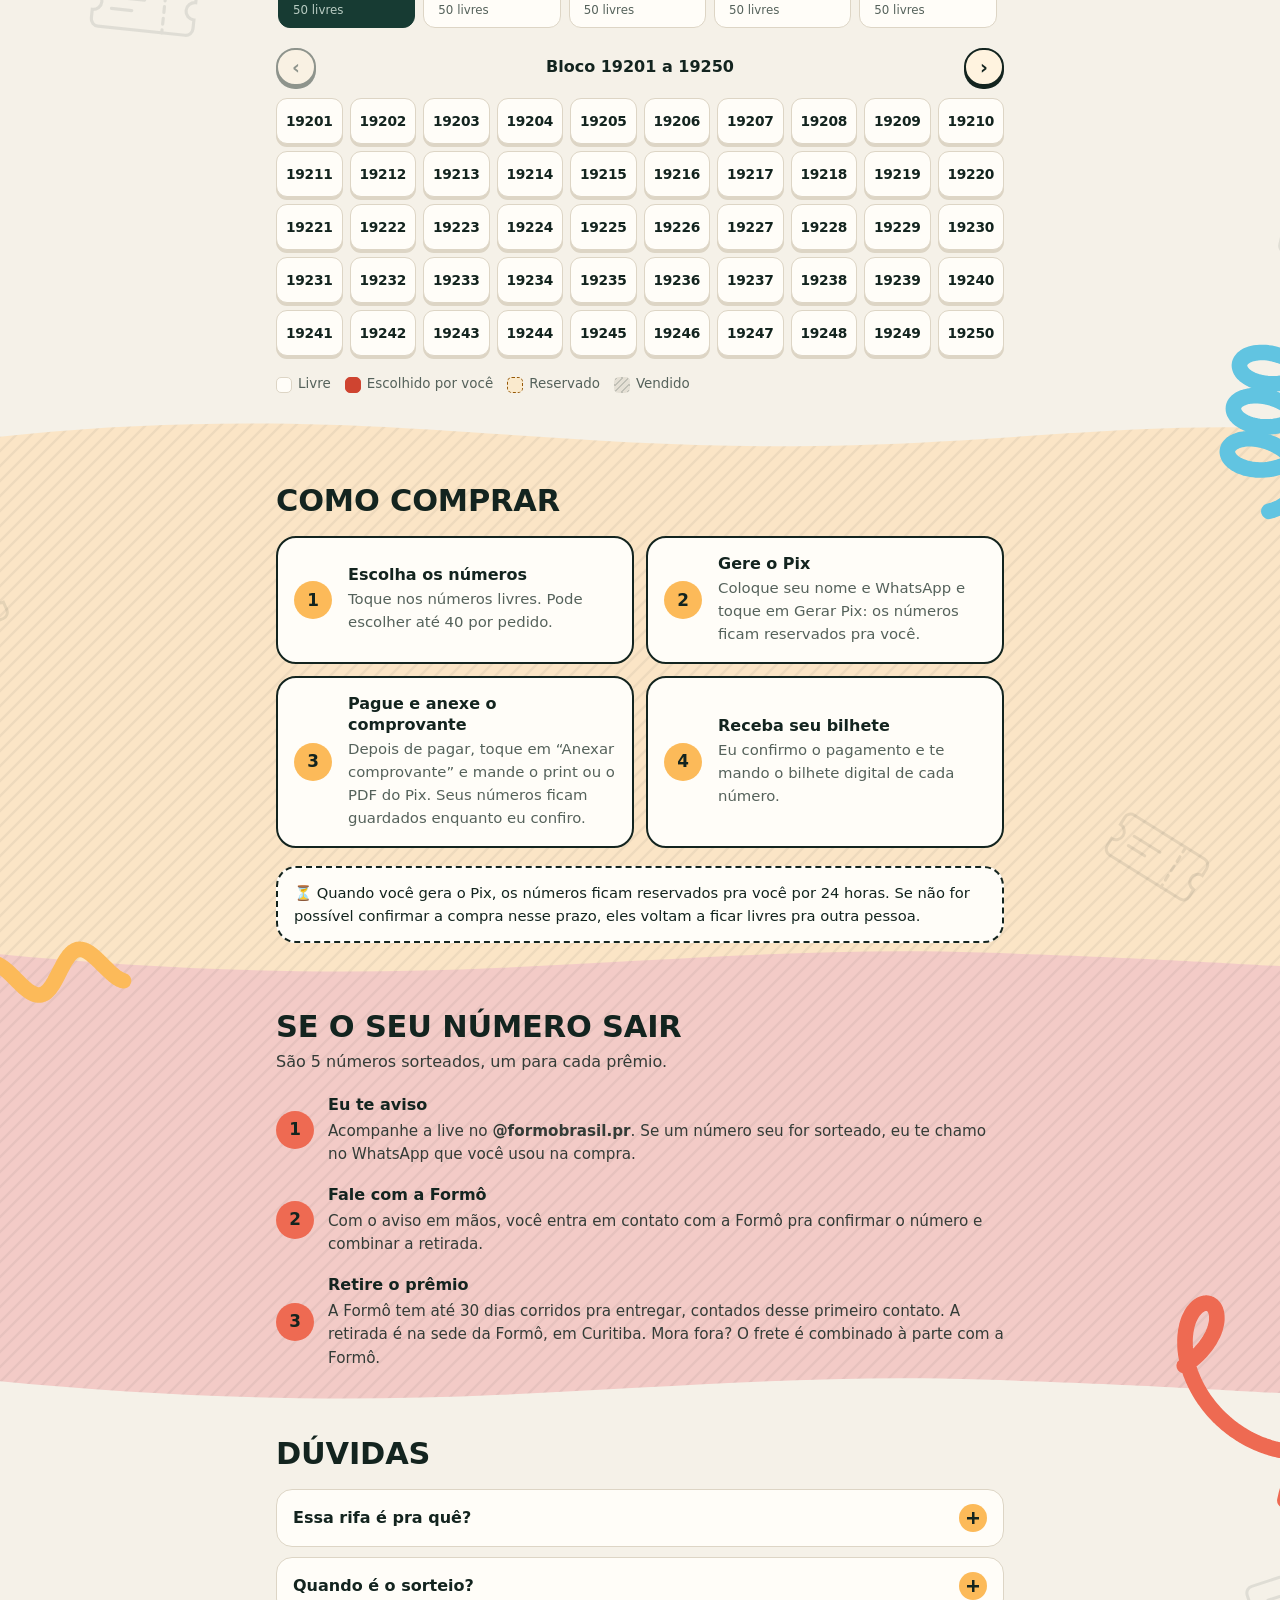
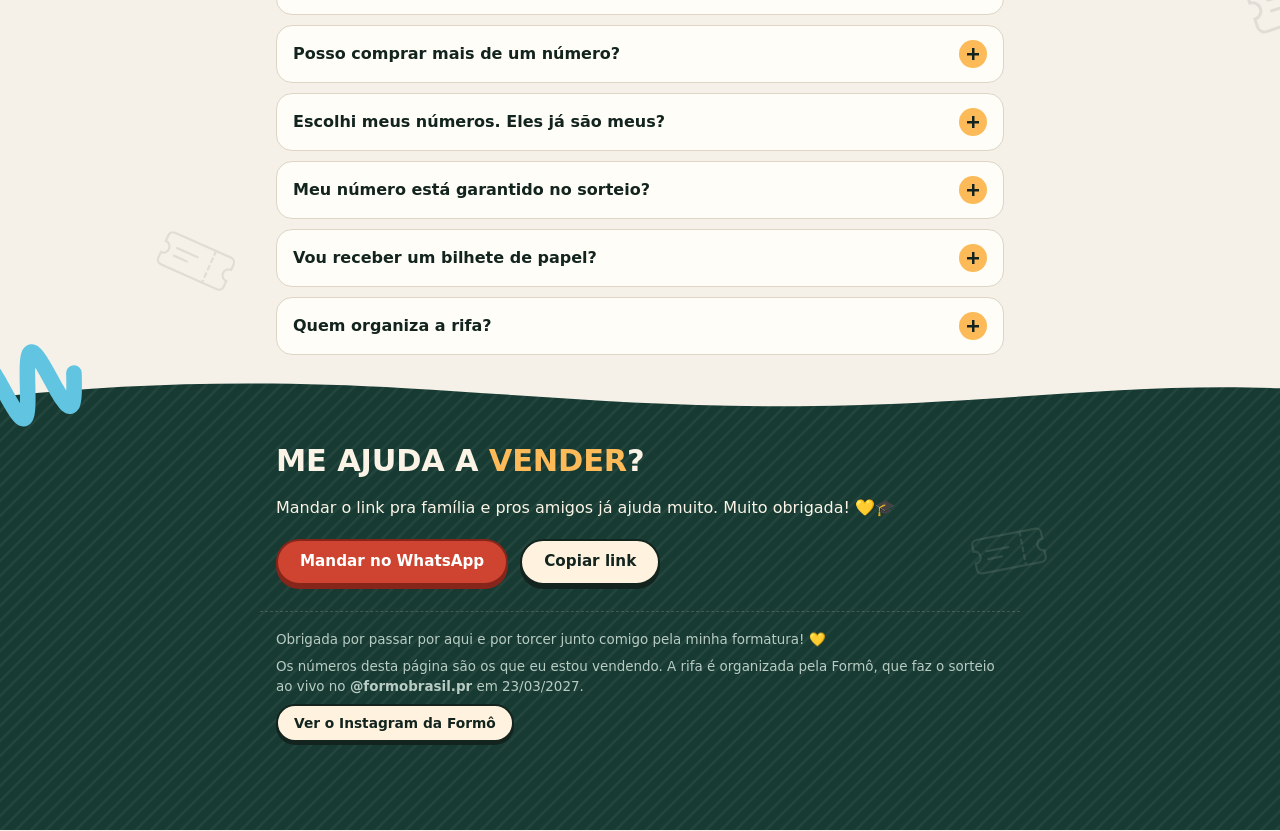
==== commit 0af8accf: "Dúvidas: pra que é a rifa e como é o sorteio; banner novo do WhatsApp com os 5 prêmios Co-Authored-B" ====
--- a/index.html
+++ b/index.html
@@ -1 +1 @@
-<!doctype html><html lang="pt-BR"><head><meta charset="utf-8"><meta name="viewport" content="width=device-width,initial-scale=1,viewport-fit=cover"><meta http-equiv="Content-Security-Policy" content="default-src 'self'; script-src 'self'; style-src 'self' 'unsafe-inline' https://fonts.googleapis.com; font-src https://fonts.gstatic.com; img-src 'self' data: blob:; connect-src 'self' https://*.supabase.co wss://*.supabase.co; base-uri 'self'; form-action 'self'; object-src 'none'"><meta name="referrer" content="strict-origin-when-cross-origin"><meta name="description" content="Rifa da formatura da Geo: 5 prêmios, incluindo um Nintendo Switch. R$ 5 o número, sorteio ao vivo em 23/03/2027. Escolha seus números e pague por Pix."><meta property="og:type" content="website"><meta property="og:url" content="https://geovannamxds.github.io/rifadaformatura/"><meta property="og:title" content="Rifa da Formatura da Geo 🎓"><meta property="og:description" content="5 prêmios, incluindo um Nintendo Switch. R$ 5 o número. Sorteio ao vivo em 23/03/2027."><meta property="og:image" content="https://geovannamxds.github.io/rifadaformatura/og-2.png"><meta property="og:image:width" content="1200"><meta property="og:image:height" content="630"><meta property="og:locale" content="pt_BR"><meta name="twitter:card" content="summary_large_image"><meta name="theme-color" content="#173B33"><link rel="icon" type="image/png" sizes="192x192" href="img/icone-192.png"><link rel="apple-touch-icon" href="img/icone-180.png"><style>:root{color-scheme:light;box-sizing:border-box;padding-top:env(safe-area-inset-top,0px);padding-bottom:env(safe-area-inset-bottom,0px)}html{scroll-padding-top:env(safe-area-inset-top,0px)}body{margin:0;padding:0;font:14px -apple-system,BlinkMacSystemFont,sans-serif;background:#fff;color:#000}img{max-width:100%}[hidden]:not([hidden=until-found i]){display:none!important}</style><title>Rifa da Formatura</title><link rel="preconnect" href="https://fonts.googleapis.com"><link rel="preconnect" href="https://fonts.gstatic.com" crossorigin><link rel="stylesheet" href="https://fonts.googleapis.com/css2?family=Lexend:wght@300..800&amp;display=swap"><link rel="stylesheet" href="app.css?v=60470909"></head><body data-pagina="publico" data-raiz=""><div id="app"></div><script id="estado" type="application/json">{"v":1,"cfg":{"pronto":true,"vendedora":"Geo","titulo":"Rifa da formatura","subtitulo":"Oi, aqui é a Geo! Que bom te ver por aqui! 💛🎓\nCada número que você compra me deixa um passo mais perto da formatura, e eu fico muito grata pela ajuda. Pra participar é fácil: escolha seus números, coloque seu nome e WhatsApp e gere o Pix. Depois de pagar, é só anexar o comprovante ali mesmo na página. Assim que eu confirmar, te envio o bilhete digital.","msgs":{"pedido":"Oi, {vendedora}! Vim pela página da rifa e quero participar 🎉\nNome: {nome}\nNúmeros: {numeros}\nTotal: {total}\nJá te mando o comprovante do Pix aqui.","bilhete":"Oi, {nome}! Pagamento confirmado, muito obrigada pela ajuda! 💛🎓\nSeus números da rifa: {numeros}\nJá vou te mandar os bilhetes digitais aqui. Guarda eles até o sorteio, tá?\nO sorteio é dia {sorteio}, ao vivo no {instagram}. Boa sorte!","cobranca":"Oi, {nome}! Tudo bem? Separei pra você os números {numeros} da rifa da formatura 😊\nO total ficou {total}. Minha chave Pix é {chave}.\nPra garantir seus números, o pagamento precisa chegar até {prazo}, tá? Depois disso eles voltam a ficar livres.\nQuando pagar, é só anexar o comprovante na página da rifa, no aviso “Seu pedido”, ou me mandar aqui. Obrigada!","divulgar":"Oi, gente! 💛🎓 Tô vendendo a rifa da minha formatura e montei uma página pra facilitar a compra:\n👉 {link}\n\nSão 5 prêmios: {premios}. Cada número custa {preco}.\n\nComo comprar:\n1️⃣ Abra o link e toque nos números que você quiser (até 40 por pedido)\n2️⃣ Toque em Continuar, coloque seu nome e WhatsApp e toque em \"Gerar Pix e reservar\". Seus números ficam guardados pra você por 24 horas\n3️⃣ Pague pelo Pix copia e cola ou pelo QR Code que aparece na tela\n4️⃣ Depois de pagar, toque em \"Anexar comprovante\" e mande o print ou o PDF do Pix ali mesmo na página\n5️⃣ Assim que eu confirmar, te mando o bilhete digital de cada número 🎟️\n\nO sorteio é dia {sorteio}, ao vivo no Instagram {instagram}, e as vendas vão até 15/03. Qualquer dúvida, é só me chamar!\n\nCada número me ajuda muito, obrigada! 💛","divulgarAmigos":"Tô ajudando a {vendedora} com a rifa da formatura dela! 🎓 São 5 prêmios, incluindo um {premio1}, e cada número custa {preco}.\nEscolhe os seus aqui: {link}"},"preco":5,"whatsapp":"41999645472","pixTipo":"celular","pixChave":"41999645472","pixNome":"Geovanna Machado Xavier da Silva","pixCidade":"Curitiba","faixas":"19201-19300, 19351-19500","mostrarContador":true,"link":"https://tinyurl.com/rifadageo","edicao":"Rifa Formô 26.2","instagram":"@formobrasil.pr","prazoEntrega":30,"conferencia":"16 a 22/03/2027","fimVendas":"2027-03-15","sorteio":"2027-03-23","premios":["Nintendo Switch","Patinete elétrico","Adega de vinhos","Fone de ouvido de corrida JBL","Robô aspirador"]},"ocupados":[],"atualizado":"2026-10-28T19:00:52.459Z"}</script><script src="vendor/qrcode.js"></script><script src="config.js?v=ae74be30"></script><script src="app.js?v=63a03e9c"></script></body></html>
+<!doctype html><html lang="pt-BR"><head><meta charset="utf-8"><meta name="viewport" content="width=device-width,initial-scale=1,viewport-fit=cover"><meta http-equiv="Content-Security-Policy" content="default-src 'self'; script-src 'self'; style-src 'self' 'unsafe-inline' https://fonts.googleapis.com; font-src https://fonts.gstatic.com; img-src 'self' data: blob:; connect-src 'self' https://*.supabase.co wss://*.supabase.co; base-uri 'self'; form-action 'self'; object-src 'none'"><meta name="referrer" content="strict-origin-when-cross-origin"><meta name="description" content="Rifa da formatura da Geo: 5 prêmios, incluindo um Nintendo Switch. R$ 5 o número, sorteio ao vivo em 23/03/2027. Escolha seus números e pague por Pix."><meta property="og:type" content="website"><meta property="og:url" content="https://geovannamxds.github.io/rifadaformatura/"><meta property="og:title" content="Rifa da Formatura da Geo 🎓"><meta property="og:description" content="5 prêmios, incluindo um Nintendo Switch. R$ 5 o número. Sorteio ao vivo em 23/03/2027."><meta property="og:image" content="https://geovannamxds.github.io/rifadaformatura/og-3.jpg"><meta property="og:image:width" content="1200"><meta property="og:image:height" content="630"><meta property="og:locale" content="pt_BR"><meta name="twitter:card" content="summary_large_image"><meta name="theme-color" content="#173B33"><link rel="icon" type="image/png" sizes="192x192" href="img/icone-192.png"><link rel="apple-touch-icon" href="img/icone-180.png"><style>:root{color-scheme:light;box-sizing:border-box;padding-top:env(safe-area-inset-top,0px);padding-bottom:env(safe-area-inset-bottom,0px)}html{scroll-padding-top:env(safe-area-inset-top,0px)}body{margin:0;padding:0;font:14px -apple-system,BlinkMacSystemFont,sans-serif;background:#fff;color:#000}img{max-width:100%}[hidden]:not([hidden=until-found i]){display:none!important}</style><title>Rifa da Formatura</title><link rel="preconnect" href="https://fonts.googleapis.com"><link rel="preconnect" href="https://fonts.gstatic.com" crossorigin><link rel="stylesheet" href="https://fonts.googleapis.com/css2?family=Lexend:wght@300..800&amp;display=swap"><link rel="stylesheet" href="app.css?v=60470909"></head><body data-pagina="publico" data-raiz=""><div id="app"></div><script id="estado" type="application/json">{"v":1,"cfg":{"pronto":true,"vendedora":"Geo","titulo":"Rifa da formatura","subtitulo":"Oi, aqui é a Geo! Que bom te ver por aqui! 💛🎓\nCada número que você compra me deixa um passo mais perto da formatura, e eu fico muito grata pela ajuda. Pra participar é fácil: escolha seus números, coloque seu nome e WhatsApp e gere o Pix. Depois de pagar, é só anexar o comprovante ali mesmo na página. Assim que eu confirmar, te envio o bilhete digital.","msgs":{"pedido":"Oi, {vendedora}! Vim pela página da rifa e quero participar 🎉\nNome: {nome}\nNúmeros: {numeros}\nTotal: {total}\nJá te mando o comprovante do Pix aqui.","bilhete":"Oi, {nome}! Pagamento confirmado, muito obrigada pela ajuda! 💛🎓\nSeus números da rifa: {numeros}\nJá vou te mandar os bilhetes digitais aqui. Guarda eles até o sorteio, tá?\nO sorteio é dia {sorteio}, ao vivo no {instagram}. Boa sorte!","cobranca":"Oi, {nome}! Tudo bem? Separei pra você os números {numeros} da rifa da formatura 😊\nO total ficou {total}. Minha chave Pix é {chave}.\nPra garantir seus números, o pagamento precisa chegar até {prazo}, tá? Depois disso eles voltam a ficar livres.\nQuando pagar, é só anexar o comprovante na página da rifa, no aviso “Seu pedido”, ou me mandar aqui. Obrigada!","divulgar":"Oi, gente! 💛🎓 Tô vendendo a rifa da minha formatura e montei uma página pra facilitar a compra:\n👉 {link}\n\nSão 5 prêmios: {premios}. Cada número custa {preco}.\n\nComo comprar:\n1️⃣ Abra o link e toque nos números que você quiser (até 40 por pedido)\n2️⃣ Toque em Continuar, coloque seu nome e WhatsApp e toque em \"Gerar Pix e reservar\". Seus números ficam guardados pra você por 24 horas\n3️⃣ Pague pelo Pix copia e cola ou pelo QR Code que aparece na tela\n4️⃣ Depois de pagar, toque em \"Anexar comprovante\" e mande o print ou o PDF do Pix ali mesmo na página\n5️⃣ Assim que eu confirmar, te mando o bilhete digital de cada número 🎟️\n\nO sorteio é dia {sorteio}, ao vivo no Instagram {instagram}, e as vendas vão até 15/03. Qualquer dúvida, é só me chamar!\n\nCada número me ajuda muito, obrigada! 💛","divulgarAmigos":"Tô ajudando a {vendedora} com a rifa da formatura dela! 🎓 São 5 prêmios, incluindo um {premio1}, e cada número custa {preco}.\nEscolhe os seus aqui: {link}"},"preco":5,"whatsapp":"41999645472","pixTipo":"celular","pixChave":"41999645472","pixNome":"Geovanna Machado Xavier da Silva","pixCidade":"Curitiba","faixas":"19201-19300, 19351-19500","mostrarContador":true,"link":"https://tinyurl.com/rifadageo","edicao":"Rifa Formô 26.2","instagram":"@formobrasil.pr","prazoEntrega":30,"conferencia":"16 a 22/03/2027","fimVendas":"2027-03-15","sorteio":"2027-03-23","premios":["Nintendo Switch","Patinete elétrico","Adega de vinhos","Fone de ouvido de corrida JBL","Robô aspirador"]},"ocupados":[],"atualizado":"2026-10-28T19:00:52.459Z"}</script><script src="vendor/qrcode.js"></script><script src="config.js?v=ae74be30"></script><script src="app.js?v=76cf4479"></script></body></html>
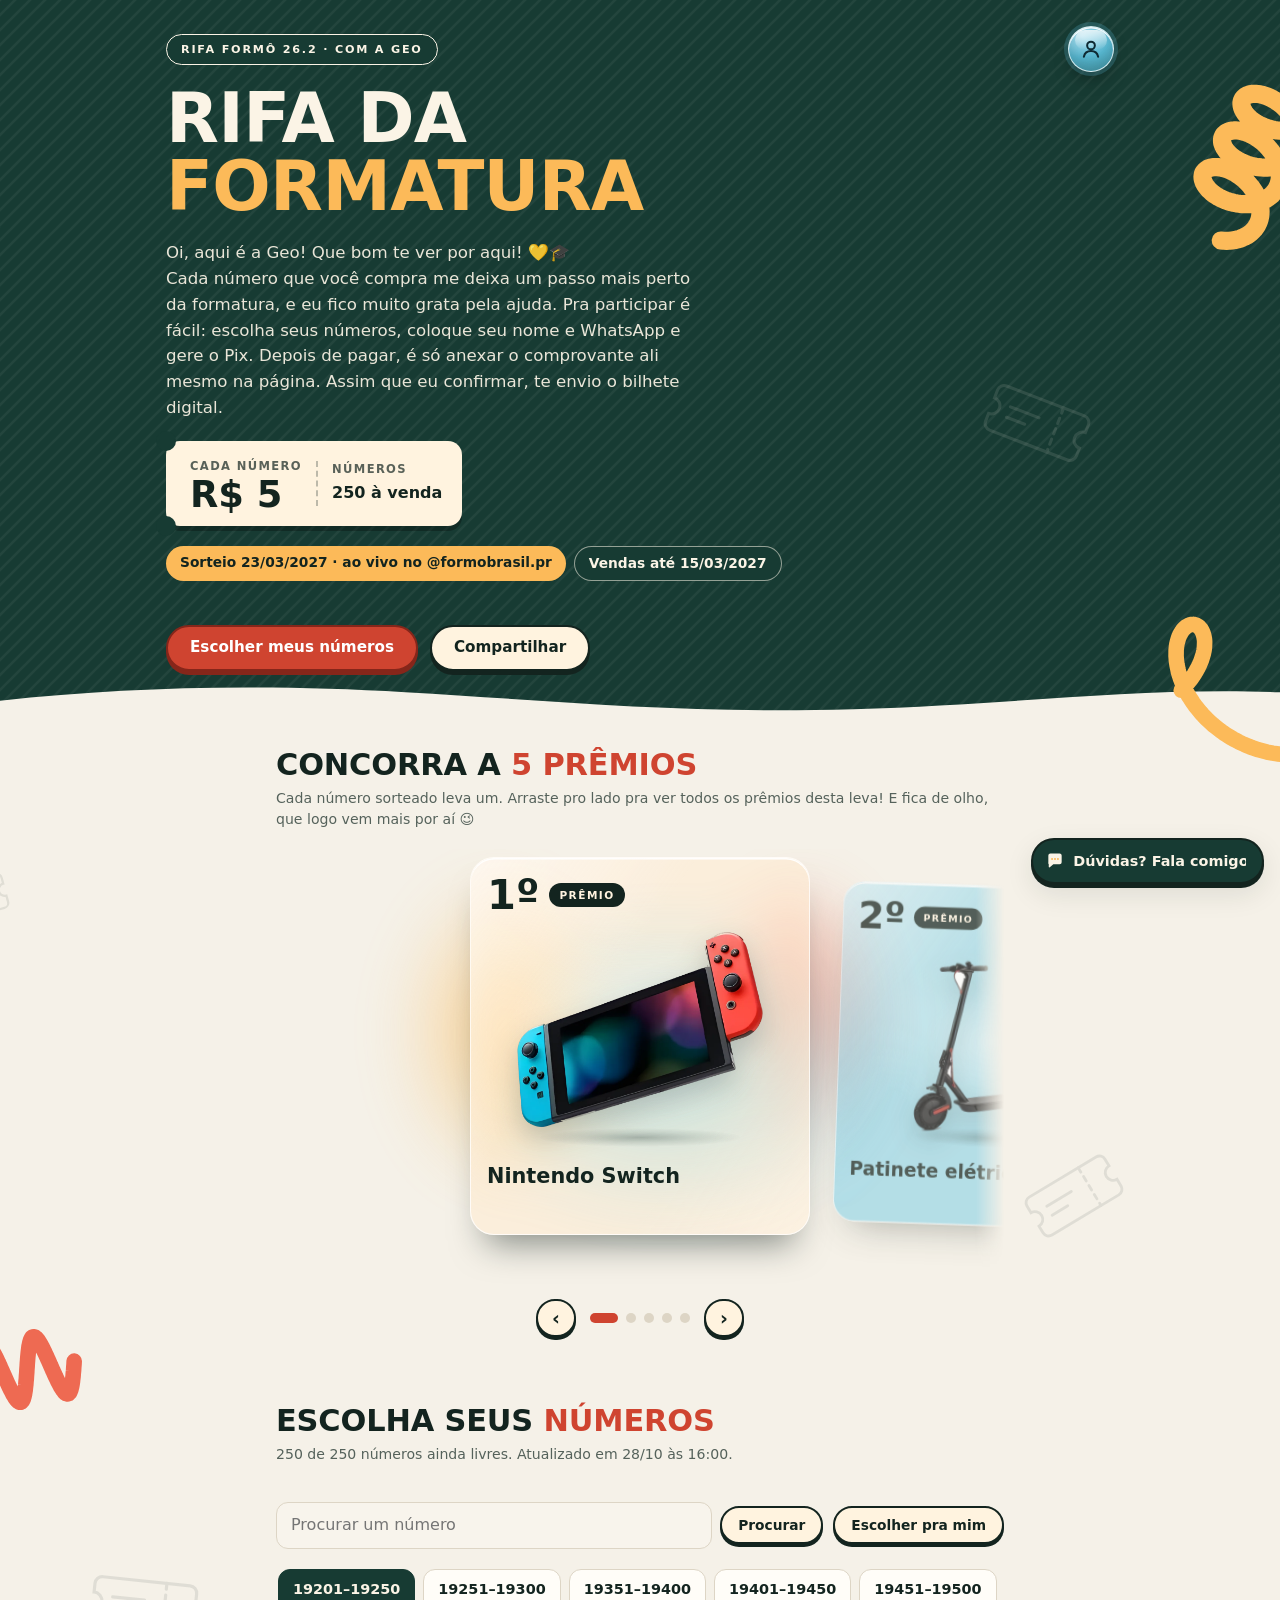
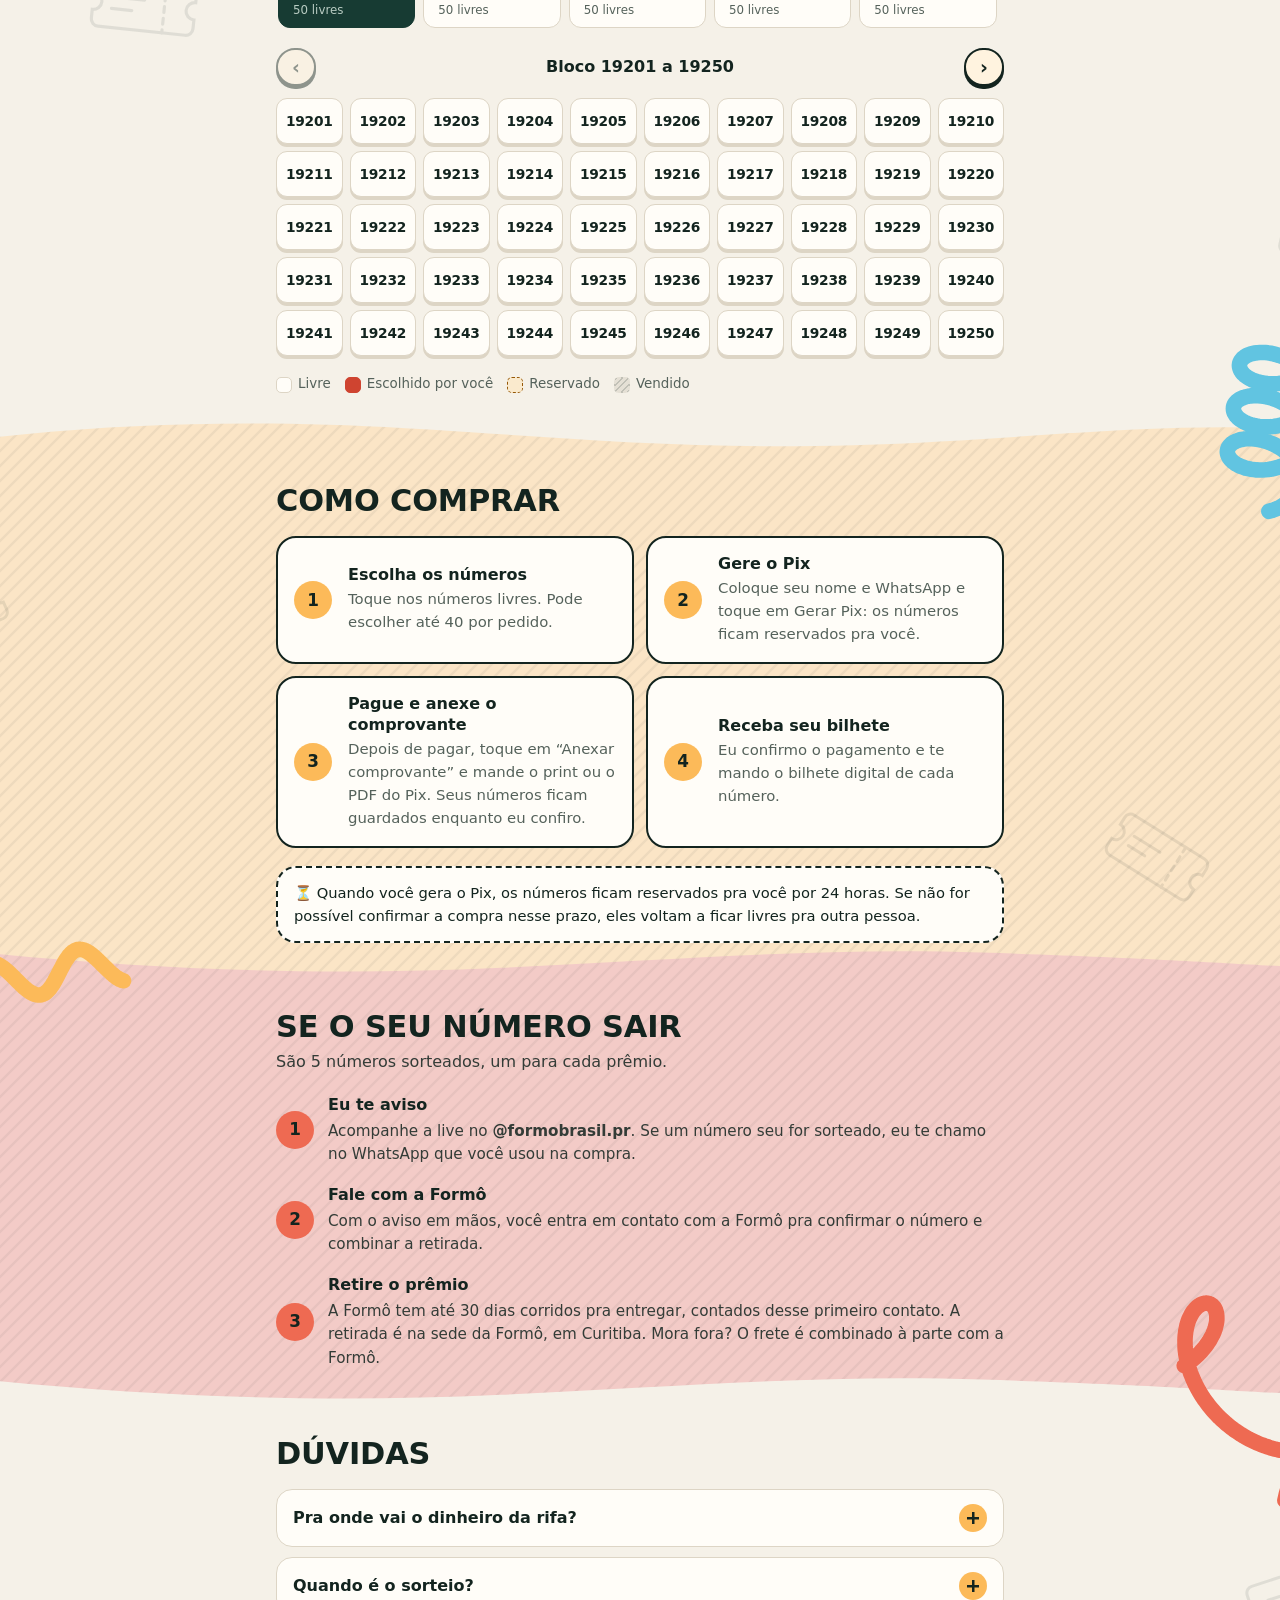
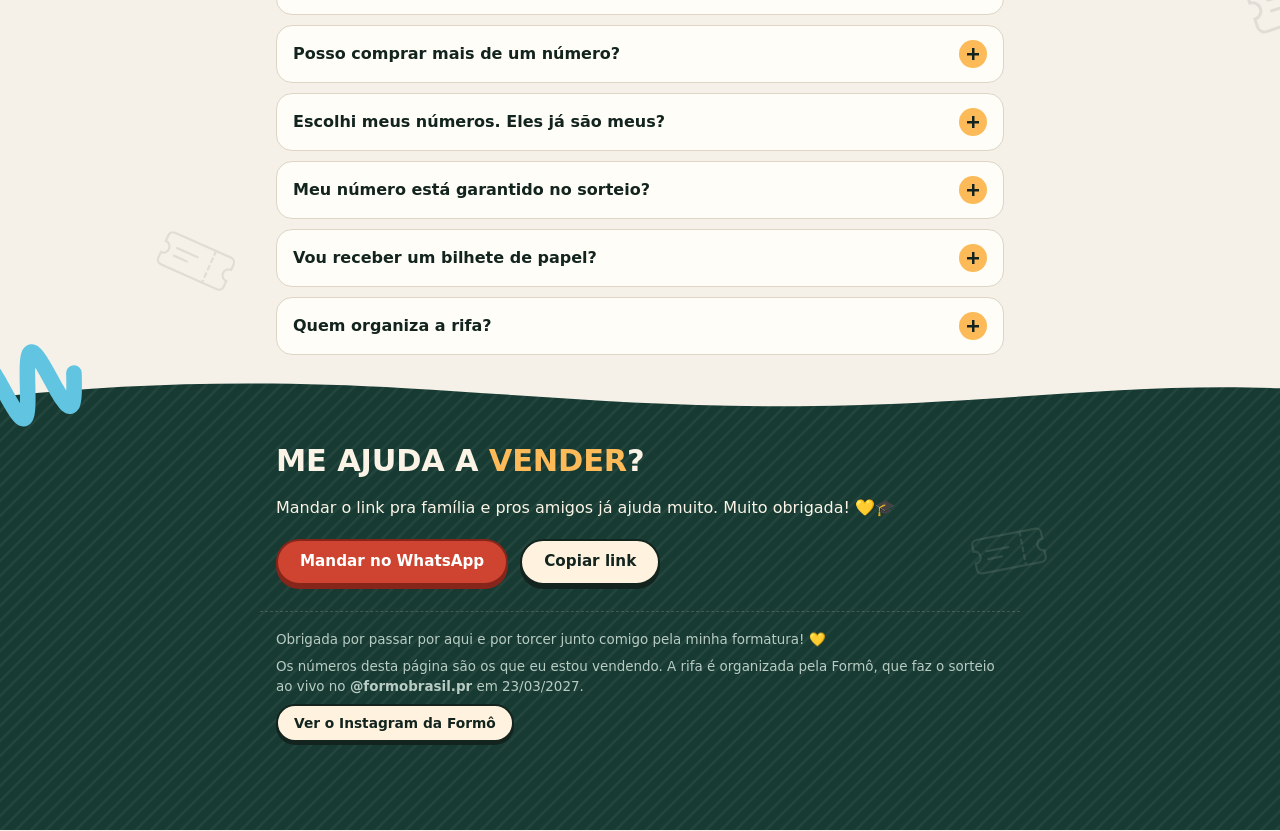
==== commit 2ffe21db: "Dúvidas: pra onde vai o dinheiro da rifa Co-Authored-By: Claude Opus 5.5 <noreply@anthropic.com> Cla" ====
--- a/index.html
+++ b/index.html
@@ -1 +1 @@
-<!doctype html><html lang="pt-BR"><head><meta charset="utf-8"><meta name="viewport" content="width=device-width,initial-scale=1,viewport-fit=cover"><meta http-equiv="Content-Security-Policy" content="default-src 'self'; script-src 'self'; style-src 'self' 'unsafe-inline' https://fonts.googleapis.com; font-src https://fonts.gstatic.com; img-src 'self' data: blob:; connect-src 'self' https://*.supabase.co wss://*.supabase.co; base-uri 'self'; form-action 'self'; object-src 'none'"><meta name="referrer" content="strict-origin-when-cross-origin"><meta name="description" content="Rifa da formatura da Geo: 5 prêmios, incluindo um Nintendo Switch. R$ 5 o número, sorteio ao vivo em 23/03/2027. Escolha seus números e pague por Pix."><meta property="og:type" content="website"><meta property="og:url" content="https://geovannamxds.github.io/rifadaformatura/"><meta property="og:title" content="Rifa da Formatura da Geo 🎓"><meta property="og:description" content="5 prêmios, incluindo um Nintendo Switch. R$ 5 o número. Sorteio ao vivo em 23/03/2027."><meta property="og:image" content="https://geovannamxds.github.io/rifadaformatura/og-3.jpg"><meta property="og:image:width" content="1200"><meta property="og:image:height" content="630"><meta property="og:locale" content="pt_BR"><meta name="twitter:card" content="summary_large_image"><meta name="theme-color" content="#173B33"><link rel="icon" type="image/png" sizes="192x192" href="img/icone-192.png"><link rel="apple-touch-icon" href="img/icone-180.png"><style>:root{color-scheme:light;box-sizing:border-box;padding-top:env(safe-area-inset-top,0px);padding-bottom:env(safe-area-inset-bottom,0px)}html{scroll-padding-top:env(safe-area-inset-top,0px)}body{margin:0;padding:0;font:14px -apple-system,BlinkMacSystemFont,sans-serif;background:#fff;color:#000}img{max-width:100%}[hidden]:not([hidden=until-found i]){display:none!important}</style><title>Rifa da Formatura</title><link rel="preconnect" href="https://fonts.googleapis.com"><link rel="preconnect" href="https://fonts.gstatic.com" crossorigin><link rel="stylesheet" href="https://fonts.googleapis.com/css2?family=Lexend:wght@300..800&amp;display=swap"><link rel="stylesheet" href="app.css?v=60470909"></head><body data-pagina="publico" data-raiz=""><div id="app"></div><script id="estado" type="application/json">{"v":1,"cfg":{"pronto":true,"vendedora":"Geo","titulo":"Rifa da formatura","subtitulo":"Oi, aqui é a Geo! Que bom te ver por aqui! 💛🎓\nCada número que você compra me deixa um passo mais perto da formatura, e eu fico muito grata pela ajuda. Pra participar é fácil: escolha seus números, coloque seu nome e WhatsApp e gere o Pix. Depois de pagar, é só anexar o comprovante ali mesmo na página. Assim que eu confirmar, te envio o bilhete digital.","msgs":{"pedido":"Oi, {vendedora}! Vim pela página da rifa e quero participar 🎉\nNome: {nome}\nNúmeros: {numeros}\nTotal: {total}\nJá te mando o comprovante do Pix aqui.","bilhete":"Oi, {nome}! Pagamento confirmado, muito obrigada pela ajuda! 💛🎓\nSeus números da rifa: {numeros}\nJá vou te mandar os bilhetes digitais aqui. Guarda eles até o sorteio, tá?\nO sorteio é dia {sorteio}, ao vivo no {instagram}. Boa sorte!","cobranca":"Oi, {nome}! Tudo bem? Separei pra você os números {numeros} da rifa da formatura 😊\nO total ficou {total}. Minha chave Pix é {chave}.\nPra garantir seus números, o pagamento precisa chegar até {prazo}, tá? Depois disso eles voltam a ficar livres.\nQuando pagar, é só anexar o comprovante na página da rifa, no aviso “Seu pedido”, ou me mandar aqui. Obrigada!","divulgar":"Oi, gente! 💛🎓 Tô vendendo a rifa da minha formatura e montei uma página pra facilitar a compra:\n👉 {link}\n\nSão 5 prêmios: {premios}. Cada número custa {preco}.\n\nComo comprar:\n1️⃣ Abra o link e toque nos números que você quiser (até 40 por pedido)\n2️⃣ Toque em Continuar, coloque seu nome e WhatsApp e toque em \"Gerar Pix e reservar\". Seus números ficam guardados pra você por 24 horas\n3️⃣ Pague pelo Pix copia e cola ou pelo QR Code que aparece na tela\n4️⃣ Depois de pagar, toque em \"Anexar comprovante\" e mande o print ou o PDF do Pix ali mesmo na página\n5️⃣ Assim que eu confirmar, te mando o bilhete digital de cada número 🎟️\n\nO sorteio é dia {sorteio}, ao vivo no Instagram {instagram}, e as vendas vão até 15/03. Qualquer dúvida, é só me chamar!\n\nCada número me ajuda muito, obrigada! 💛","divulgarAmigos":"Tô ajudando a {vendedora} com a rifa da formatura dela! 🎓 São 5 prêmios, incluindo um {premio1}, e cada número custa {preco}.\nEscolhe os seus aqui: {link}"},"preco":5,"whatsapp":"41999645472","pixTipo":"celular","pixChave":"41999645472","pixNome":"Geovanna Machado Xavier da Silva","pixCidade":"Curitiba","faixas":"19201-19300, 19351-19500","mostrarContador":true,"link":"https://tinyurl.com/rifadageo","edicao":"Rifa Formô 26.2","instagram":"@formobrasil.pr","prazoEntrega":30,"conferencia":"16 a 22/03/2027","fimVendas":"2027-03-15","sorteio":"2027-03-23","premios":["Nintendo Switch","Patinete elétrico","Adega de vinhos","Fone de ouvido de corrida JBL","Robô aspirador"]},"ocupados":[],"atualizado":"2026-10-28T19:00:52.459Z"}</script><script src="vendor/qrcode.js"></script><script src="config.js?v=ae74be30"></script><script src="app.js?v=76cf4479"></script></body></html>
+<!doctype html><html lang="pt-BR"><head><meta charset="utf-8"><meta name="viewport" content="width=device-width,initial-scale=1,viewport-fit=cover"><meta http-equiv="Content-Security-Policy" content="default-src 'self'; script-src 'self'; style-src 'self' 'unsafe-inline' https://fonts.googleapis.com; font-src https://fonts.gstatic.com; img-src 'self' data: blob:; connect-src 'self' https://*.supabase.co wss://*.supabase.co; base-uri 'self'; form-action 'self'; object-src 'none'"><meta name="referrer" content="strict-origin-when-cross-origin"><meta name="description" content="Rifa da formatura da Geo: 5 prêmios, incluindo um Nintendo Switch. R$ 5 o número, sorteio ao vivo em 23/03/2027. Escolha seus números e pague por Pix."><meta property="og:type" content="website"><meta property="og:url" content="https://geovannamxds.github.io/rifadaformatura/"><meta property="og:title" content="Rifa da Formatura da Geo 🎓"><meta property="og:description" content="5 prêmios, incluindo um Nintendo Switch. R$ 5 o número. Sorteio ao vivo em 23/03/2027."><meta property="og:image" content="https://geovannamxds.github.io/rifadaformatura/og-3.jpg"><meta property="og:image:width" content="1200"><meta property="og:image:height" content="630"><meta property="og:locale" content="pt_BR"><meta name="twitter:card" content="summary_large_image"><meta name="theme-color" content="#173B33"><link rel="icon" type="image/png" sizes="192x192" href="img/icone-192.png"><link rel="apple-touch-icon" href="img/icone-180.png"><style>:root{color-scheme:light;box-sizing:border-box;padding-top:env(safe-area-inset-top,0px);padding-bottom:env(safe-area-inset-bottom,0px)}html{scroll-padding-top:env(safe-area-inset-top,0px)}body{margin:0;padding:0;font:14px -apple-system,BlinkMacSystemFont,sans-serif;background:#fff;color:#000}img{max-width:100%}[hidden]:not([hidden=until-found i]){display:none!important}</style><title>Rifa da Formatura</title><link rel="preconnect" href="https://fonts.googleapis.com"><link rel="preconnect" href="https://fonts.gstatic.com" crossorigin><link rel="stylesheet" href="https://fonts.googleapis.com/css2?family=Lexend:wght@300..800&amp;display=swap"><link rel="stylesheet" href="app.css?v=60470909"></head><body data-pagina="publico" data-raiz=""><div id="app"></div><script id="estado" type="application/json">{"v":1,"cfg":{"pronto":true,"vendedora":"Geo","titulo":"Rifa da formatura","subtitulo":"Oi, aqui é a Geo! Que bom te ver por aqui! 💛🎓\nCada número que você compra me deixa um passo mais perto da formatura, e eu fico muito grata pela ajuda. Pra participar é fácil: escolha seus números, coloque seu nome e WhatsApp e gere o Pix. Depois de pagar, é só anexar o comprovante ali mesmo na página. Assim que eu confirmar, te envio o bilhete digital.","msgs":{"pedido":"Oi, {vendedora}! Vim pela página da rifa e quero participar 🎉\nNome: {nome}\nNúmeros: {numeros}\nTotal: {total}\nJá te mando o comprovante do Pix aqui.","bilhete":"Oi, {nome}! Pagamento confirmado, muito obrigada pela ajuda! 💛🎓\nSeus números da rifa: {numeros}\nJá vou te mandar os bilhetes digitais aqui. Guarda eles até o sorteio, tá?\nO sorteio é dia {sorteio}, ao vivo no {instagram}. Boa sorte!","cobranca":"Oi, {nome}! Tudo bem? Separei pra você os números {numeros} da rifa da formatura 😊\nO total ficou {total}. Minha chave Pix é {chave}.\nPra garantir seus números, o pagamento precisa chegar até {prazo}, tá? Depois disso eles voltam a ficar livres.\nQuando pagar, é só anexar o comprovante na página da rifa, no aviso “Seu pedido”, ou me mandar aqui. Obrigada!","divulgar":"Oi, gente! 💛🎓 Tô vendendo a rifa da minha formatura e montei uma página pra facilitar a compra:\n👉 {link}\n\nSão 5 prêmios: {premios}. Cada número custa {preco}.\n\nComo comprar:\n1️⃣ Abra o link e toque nos números que você quiser (até 40 por pedido)\n2️⃣ Toque em Continuar, coloque seu nome e WhatsApp e toque em \"Gerar Pix e reservar\". Seus números ficam guardados pra você por 24 horas\n3️⃣ Pague pelo Pix copia e cola ou pelo QR Code que aparece na tela\n4️⃣ Depois de pagar, toque em \"Anexar comprovante\" e mande o print ou o PDF do Pix ali mesmo na página\n5️⃣ Assim que eu confirmar, te mando o bilhete digital de cada número 🎟️\n\nO sorteio é dia {sorteio}, ao vivo no Instagram {instagram}, e as vendas vão até 15/03. Qualquer dúvida, é só me chamar!\n\nCada número me ajuda muito, obrigada! 💛","divulgarAmigos":"Tô ajudando a {vendedora} com a rifa da formatura dela! 🎓 São 5 prêmios, incluindo um {premio1}, e cada número custa {preco}.\nEscolhe os seus aqui: {link}"},"preco":5,"whatsapp":"41999645472","pixTipo":"celular","pixChave":"41999645472","pixNome":"Geovanna Machado Xavier da Silva","pixCidade":"Curitiba","faixas":"19201-19300, 19351-19500","mostrarContador":true,"link":"https://tinyurl.com/rifadageo","edicao":"Rifa Formô 26.2","instagram":"@formobrasil.pr","prazoEntrega":30,"conferencia":"16 a 22/03/2027","fimVendas":"2027-03-15","sorteio":"2027-03-23","premios":["Nintendo Switch","Patinete elétrico","Adega de vinhos","Fone de ouvido de corrida JBL","Robô aspirador"]},"ocupados":[],"atualizado":"2026-10-28T19:00:52.459Z"}</script><script src="vendor/qrcode.js"></script><script src="config.js?v=ae74be30"></script><script src="app.js?v=53945178"></script></body></html>
